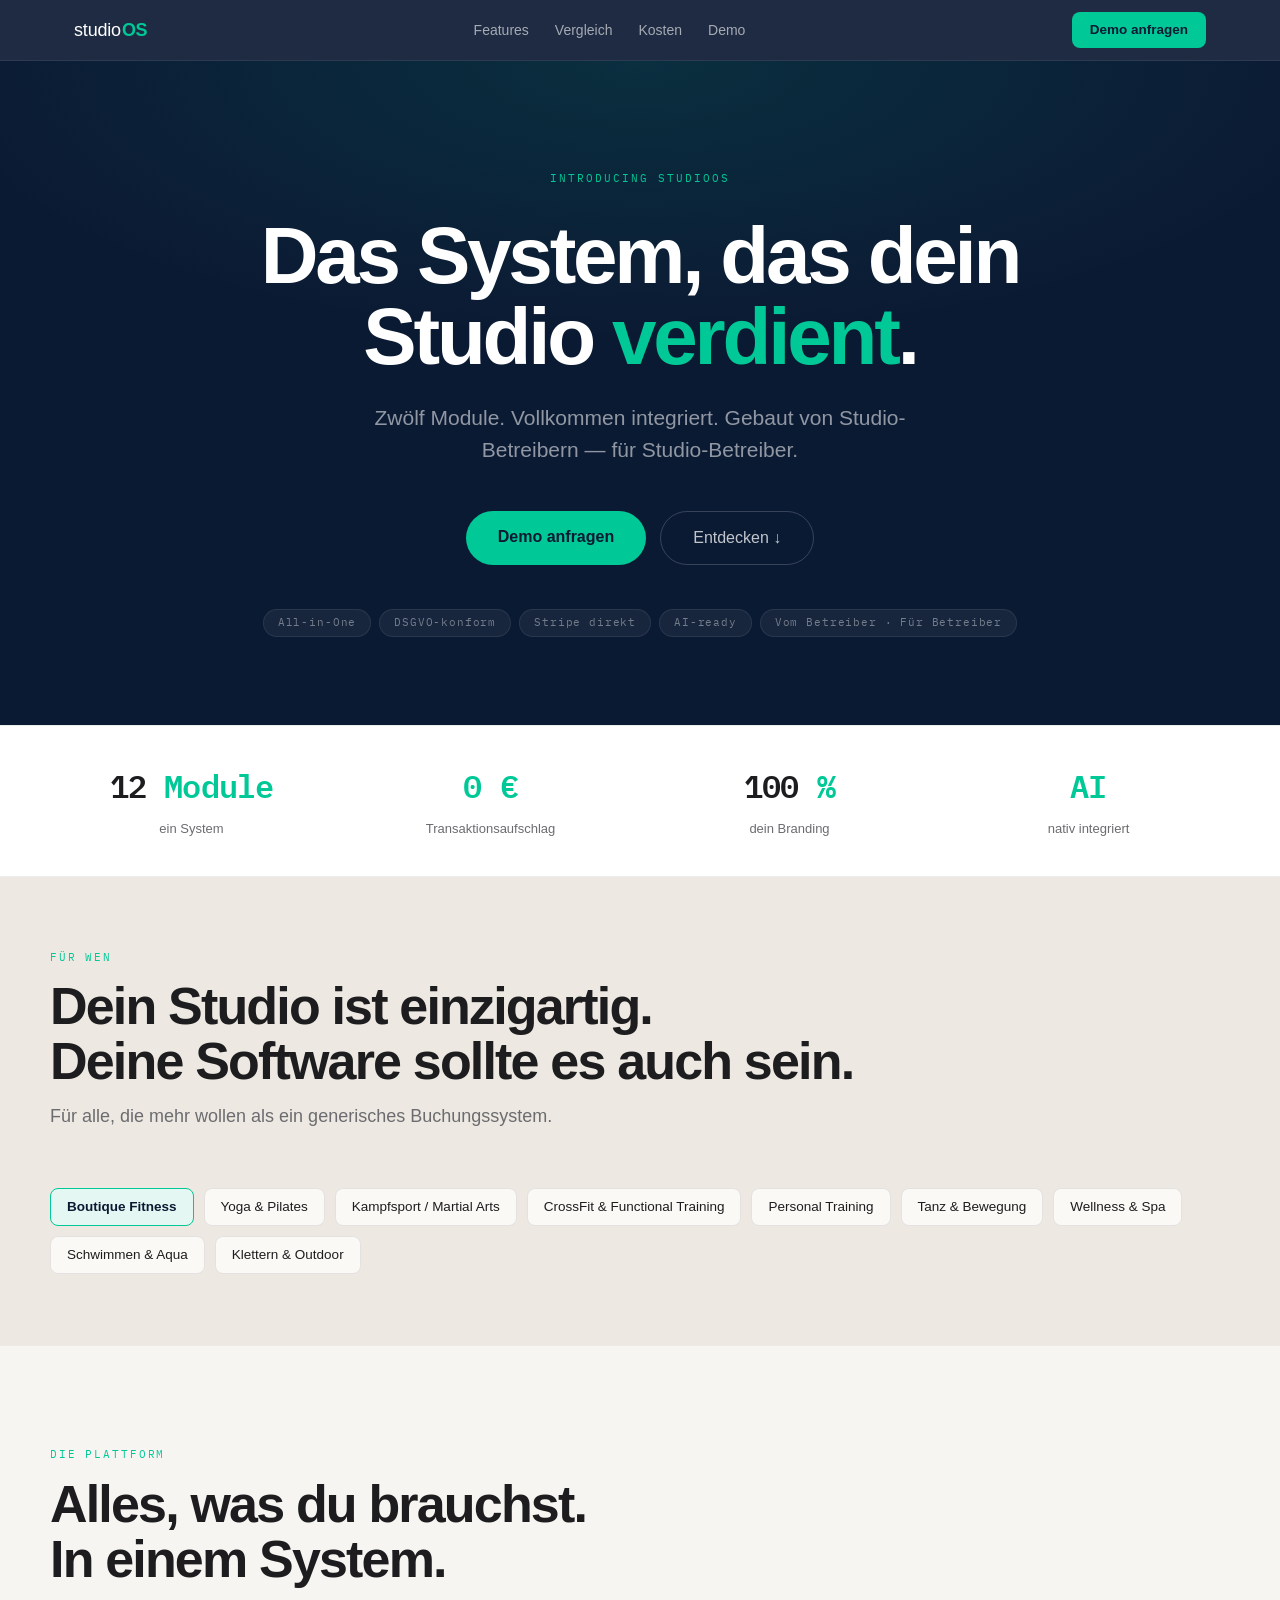
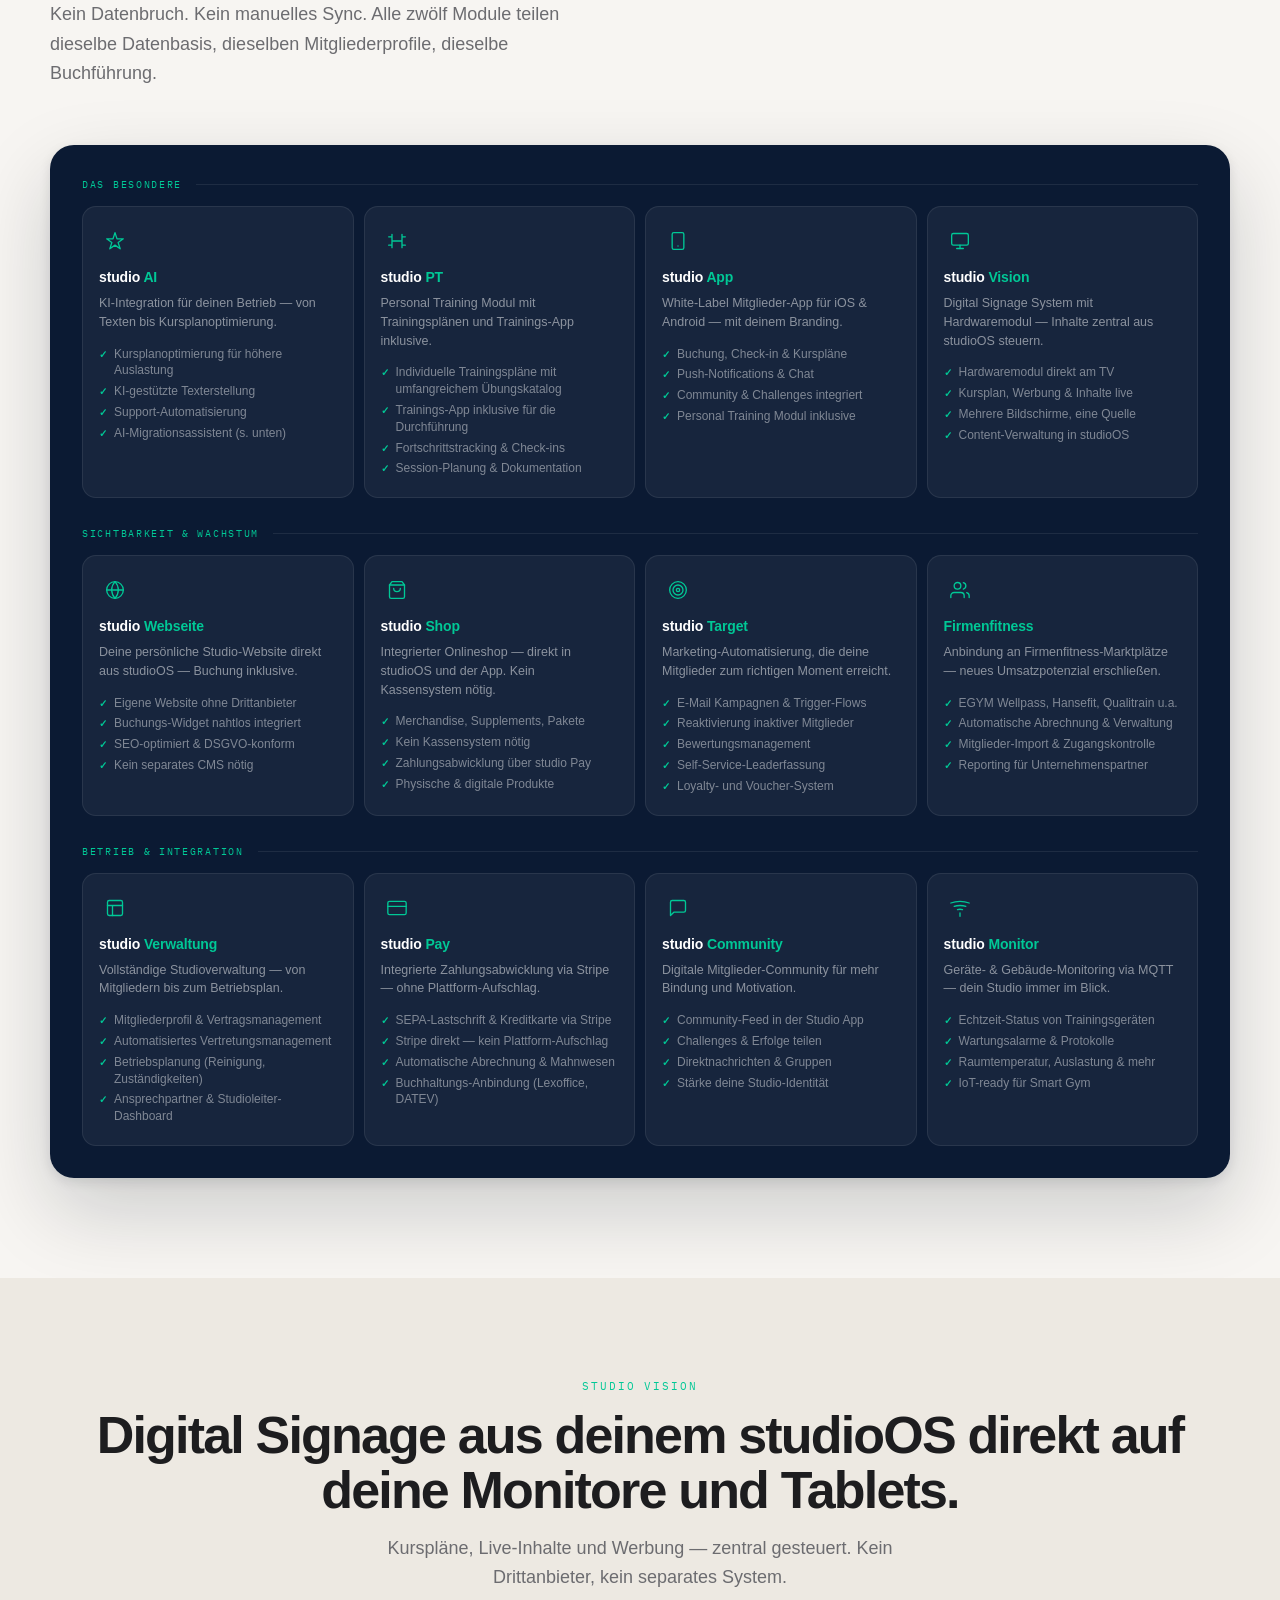
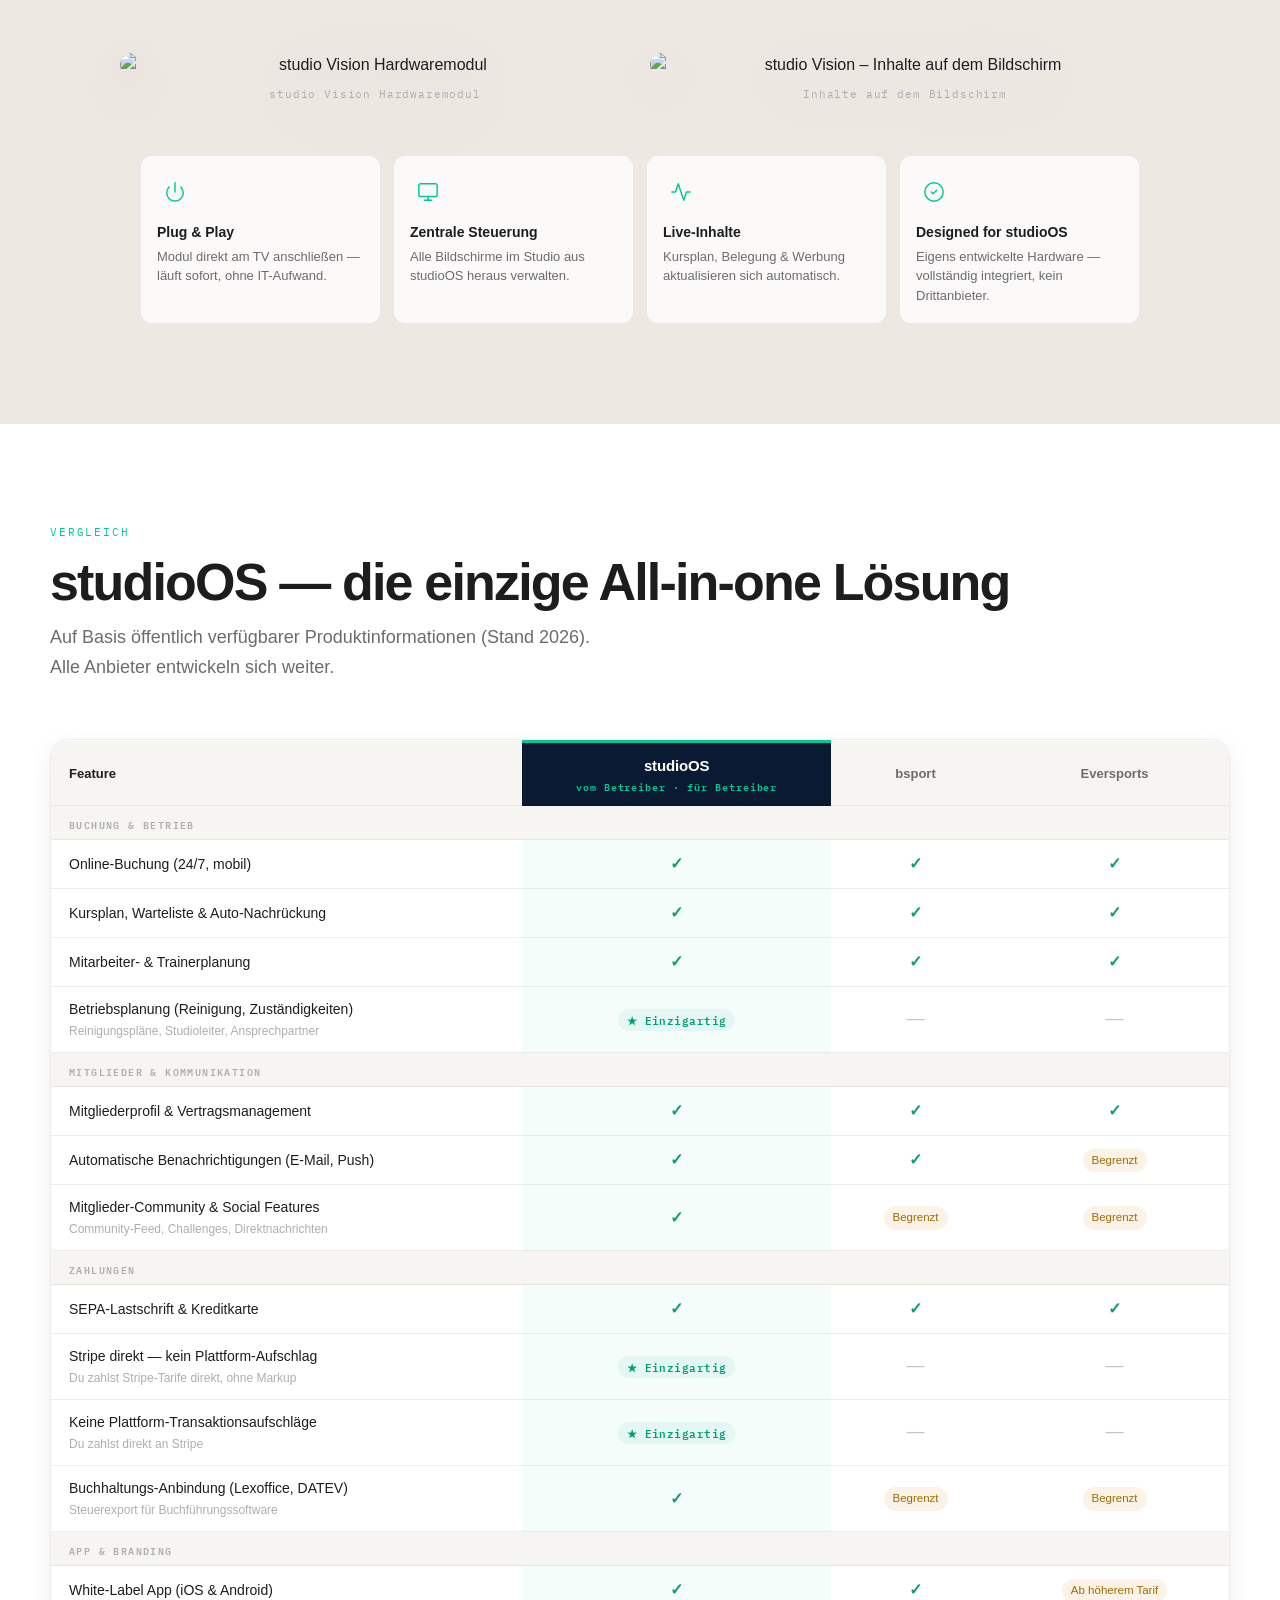
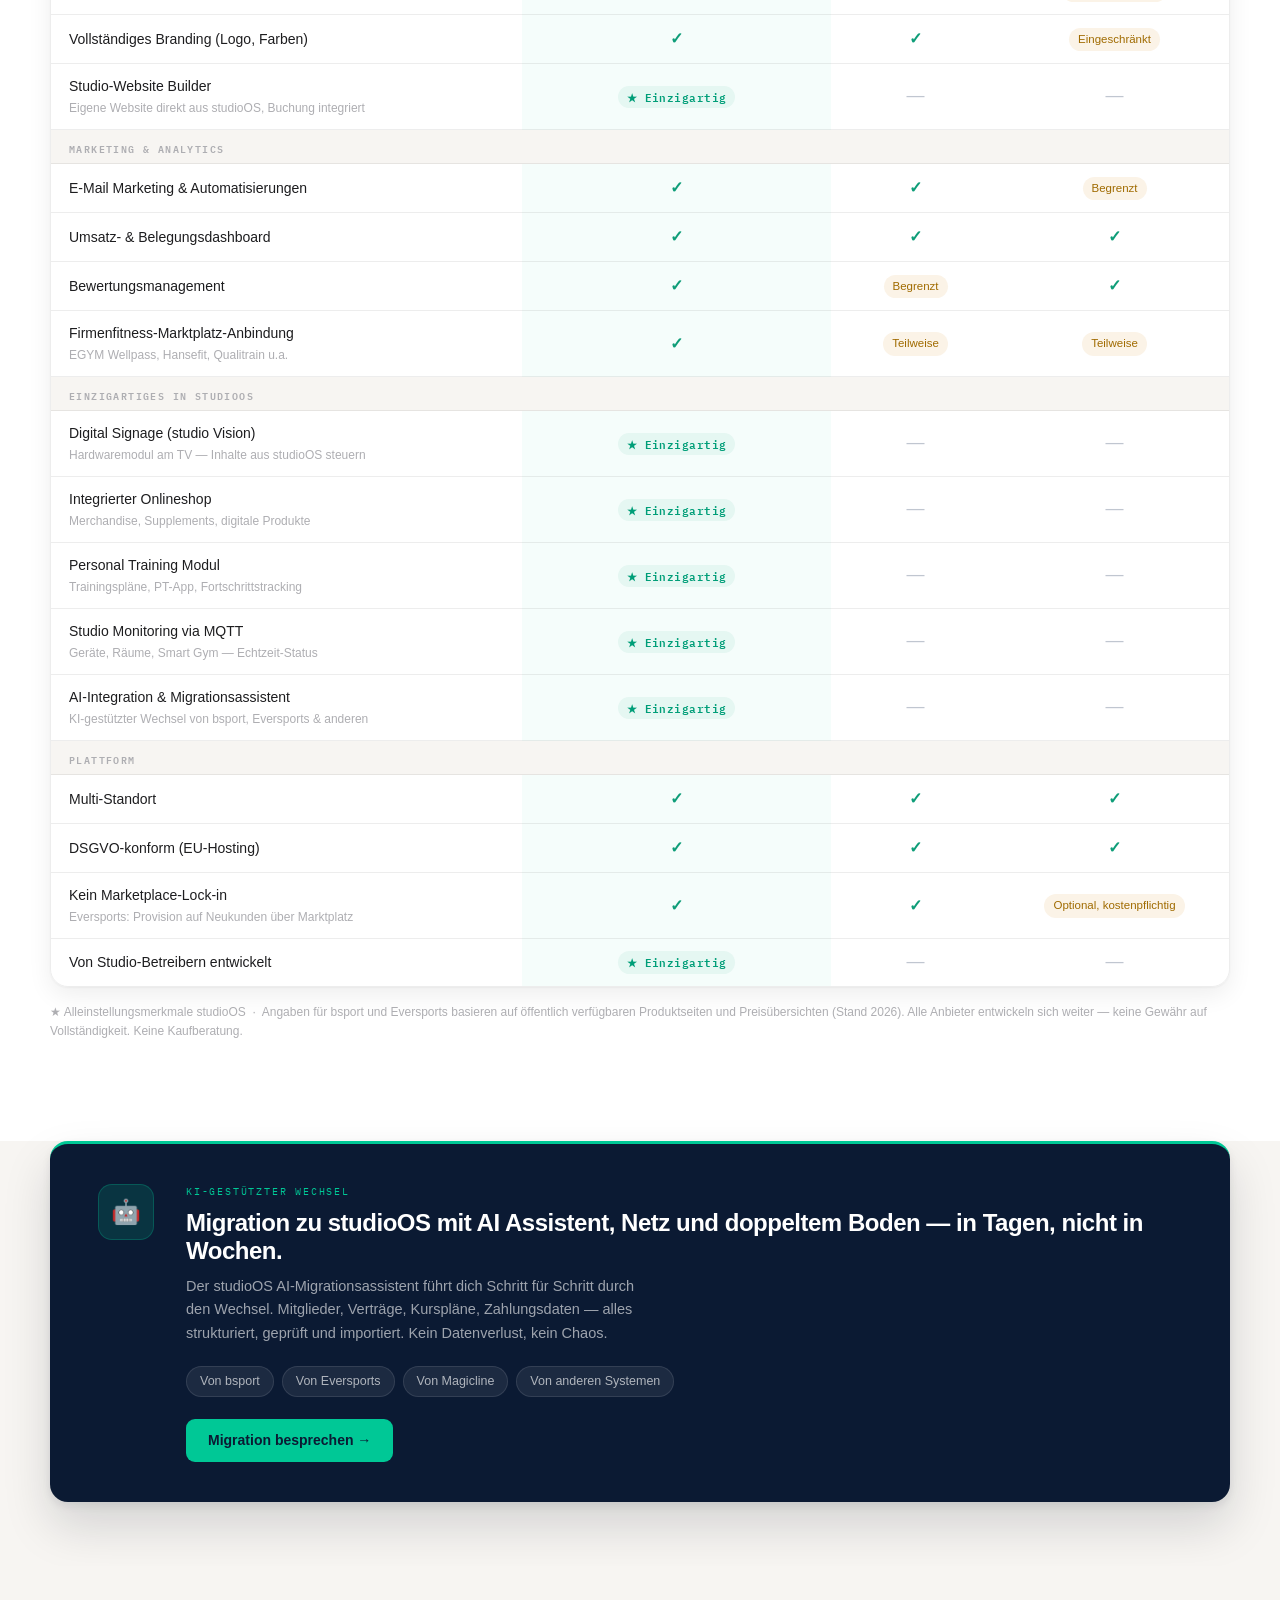
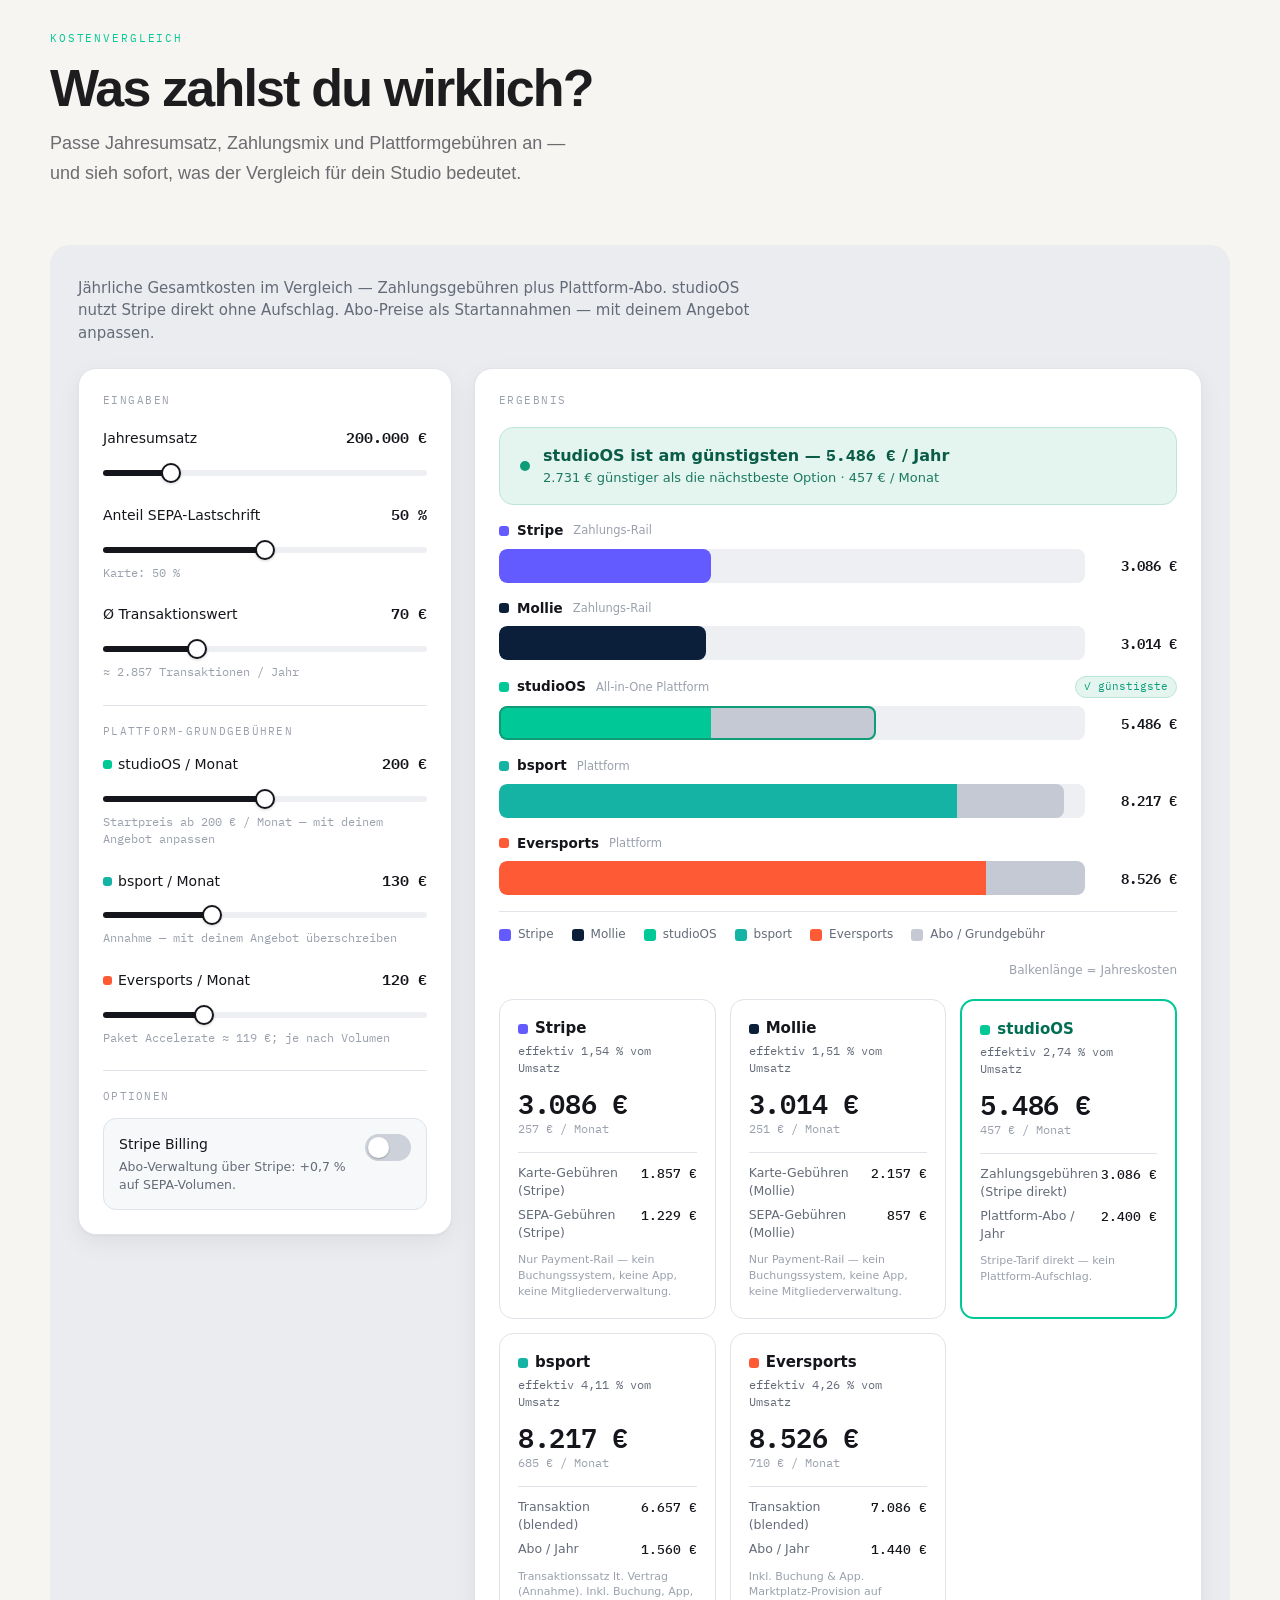
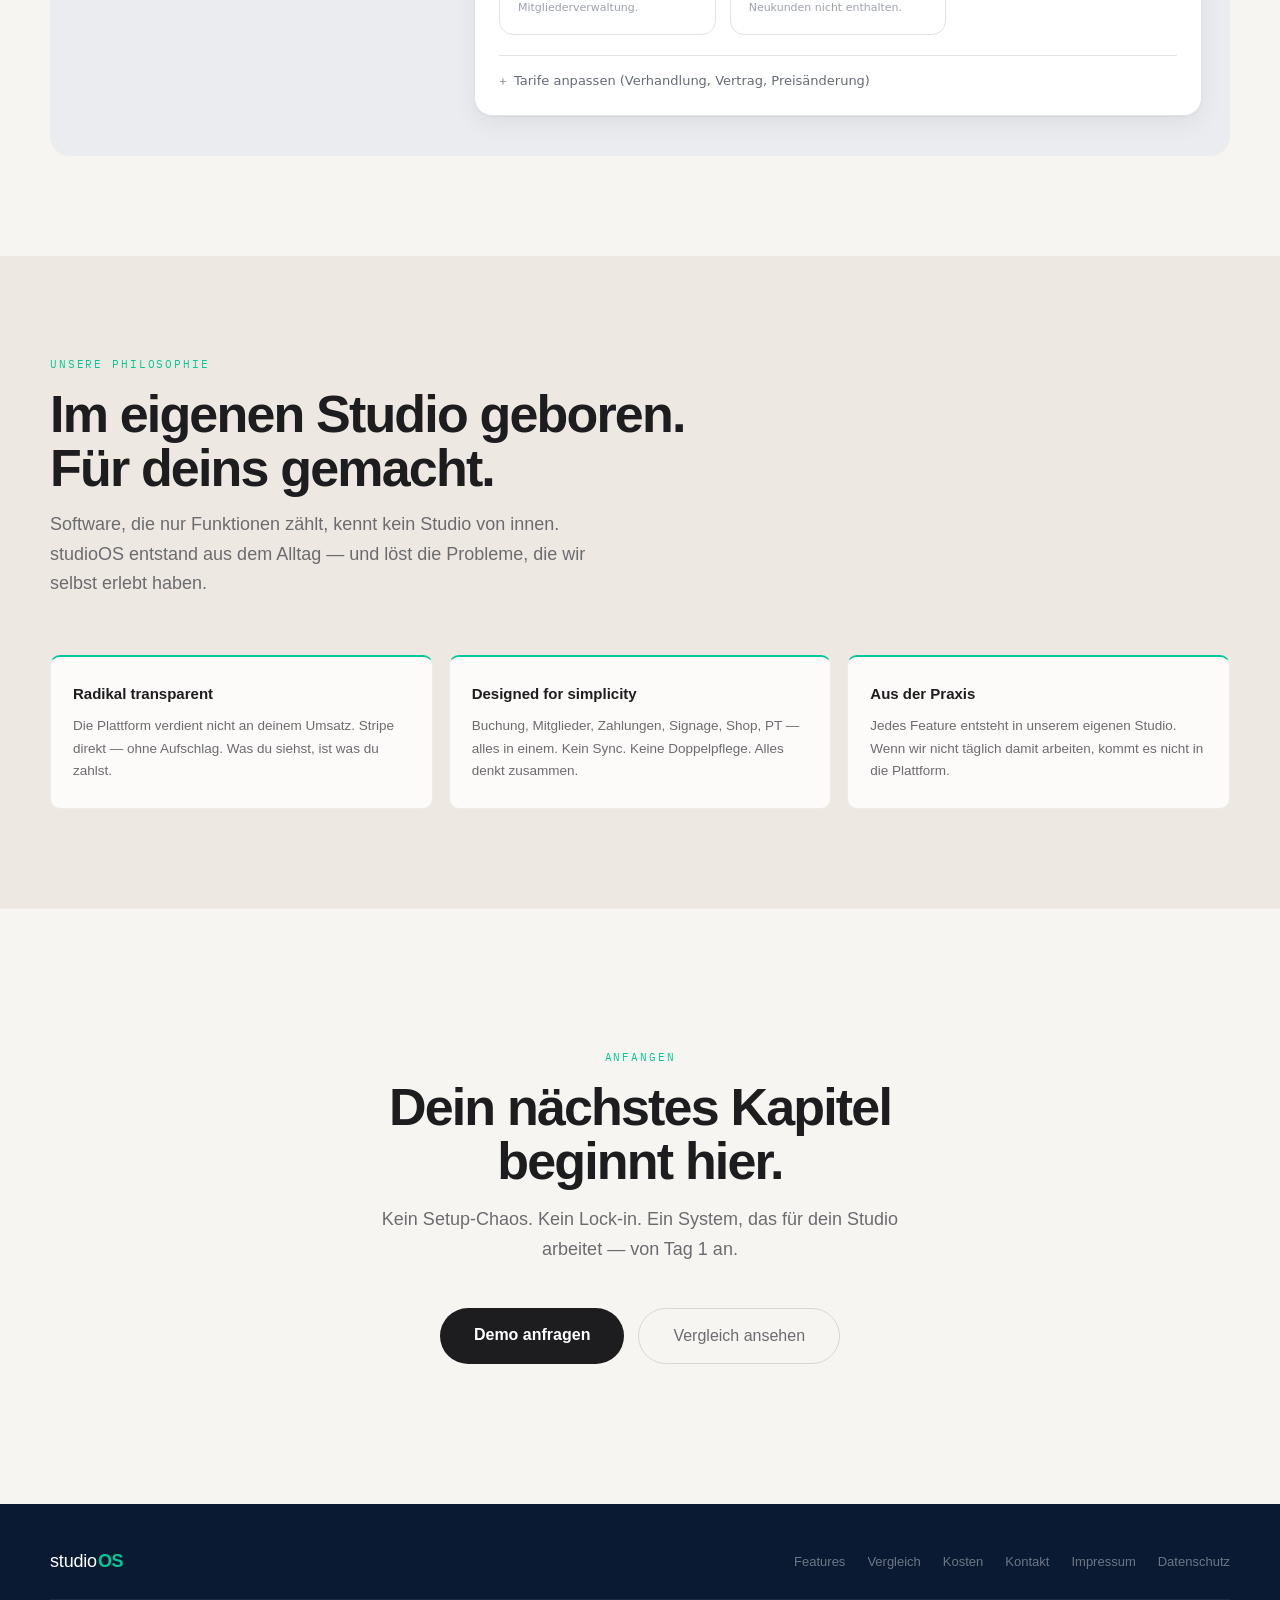
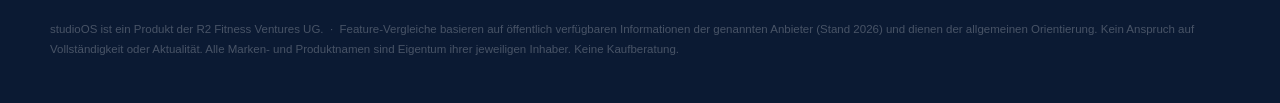
==== index-apple.html @ 497a40af "Add features to PT, Target (Marketing) and Verwaltung modules - studioPT: extended description to in" ====
<!DOCTYPE html>
<html lang="de">
<head>
  <meta charset="UTF-8">
  <meta name="viewport" content="width=device-width, initial-scale=1.0">
  <title>studioOS — All-in-One Studio Management Software</title>
  <meta name="description" content="Die All-in-One Boutique Fitness Management Plattform. Buchung, Mitglieder, Zahlungen, App, Digital Signage und mehr — in einem System. Gebaut von Studio-Betreibern.">
  <link rel="preconnect" href="https://fonts.googleapis.com">
  <link rel="preconnect" href="https://fonts.gstatic.com" crossorigin>
  <link href="https://fonts.googleapis.com/css2?family=IBM+Plex+Mono:wght@400;500;600&display=swap" rel="stylesheet">
  <style>
    :root {
      --os:#0B1A33; --accent:#00C896; --accent-dark:#009E78; --accent-soft:#E5F7F2;
      --bg:#F7F5F2; --beige:#EDE9E2; --card:#FFFFFF; --ink:#1D1D1F; --muted:#6C6C70; --faint:#AEAEB2;
      --hair:rgba(0,0,0,.07); --shadow:0 1px 2px rgba(0,0,0,.04),0 8px 24px rgba(0,0,0,.07);
      --radius:18px; --radius-sm:10px;
      --yes:#0E9D78; --part:#A06B00;
    }
    *, *::before, *::after { box-sizing: border-box; margin: 0; padding: 0; }
    html { scroll-behavior: smooth; }
    body {
      background: var(--bg); color: var(--ink);
      font-family: -apple-system, BlinkMacSystemFont, "SF Pro Display", "Helvetica Neue", Arial, sans-serif;
      line-height: 1.5; -webkit-font-smoothing: antialiased;
    }

    /* ── NAV ── */
    .site-nav {
      position: sticky; top: 0; z-index: 100;
      background: rgba(11,26,51,.92); backdrop-filter: blur(18px);
      border-bottom: 1px solid rgba(255,255,255,.07);
    }
    .nav-inner {
      max-width: 1180px; margin: 0 auto; padding: 0 24px;
      display: flex; align-items: center; justify-content: space-between; height: 60px;
    }
    .logo { display: flex; align-items: baseline; gap: 1px; text-decoration: none; }
    .logo-s { color: #fff; font-size: 18px; font-weight: 400; letter-spacing: -.01em; }
    .logo-os { color: var(--accent); font-size: 18px; font-weight: 700; letter-spacing: -.02em; }
    .nav-links { display: flex; gap: 26px; list-style: none; }
    .nav-links a { color: rgba(255,255,255,.6); text-decoration: none; font-size: 14px; font-weight: 500; transition: color .15s; }
    .nav-links a:hover { color: #fff; }
    .nav-cta {
      background: var(--accent); color: var(--os); font-size: 13.5px; font-weight: 600;
      padding: 8px 18px; border-radius: 8px; text-decoration: none; transition: background .15s;
      white-space: nowrap;
    }
    .nav-cta:hover { background: var(--accent-dark); color: #fff; }
    @media(max-width:768px) { .nav-links { display: none; } }

    /* ── HERO ── */
    .hero {
      background: var(--os); padding: 104px 24px 88px; text-align: center; position: relative; overflow: hidden;
    }
    .hero::before {
      content: ""; position: absolute; inset: 0;
      background: radial-gradient(ellipse 80% 60% at 50% 0%, rgba(0,200,150,.12) 0%, transparent 70%);
      pointer-events: none;
    }
    .hero-inner { max-width: 800px; margin: 0 auto; position: relative; }
    .eyebrow {
      display: inline-block; font-family: "IBM Plex Mono", monospace;
      font-size: 11px; letter-spacing: .18em; text-transform: uppercase;
      color: var(--accent); margin-bottom: 28px;
    }
    .hero h1 {
      font-size: clamp(42px, 7vw, 80px); font-weight: 700; letter-spacing: -.04em;
      color: #fff; margin-bottom: 24px; line-height: 1.02;
    }
    .hero h1 em { color: var(--accent); font-style: normal; }
    .hero-sub {
      font-size: clamp(17px, 2.2vw, 21px); color: rgba(255,255,255,.55);
      max-width: 560px; margin: 0 auto 44px; line-height: 1.55; font-weight: 300;
    }
    .hero-actions { display: flex; gap: 14px; justify-content: center; flex-wrap: wrap; }
    .btn-primary {
      background: var(--accent); color: var(--os); font-size: 16px; font-weight: 600;
      padding: 14px 32px; border-radius: 980px; text-decoration: none; transition: background .15s, transform .1s;
    }
    .btn-primary:hover { background: var(--accent-dark); color: #fff; transform: scale(1.02); }
    .btn-ghost {
      border: 1px solid rgba(255,255,255,.18); color: rgba(255,255,255,.75);
      font-size: 16px; font-weight: 400; padding: 14px 32px; border-radius: 980px;
      text-decoration: none; transition: border-color .15s, color .15s;
    }
    .btn-ghost:hover { border-color: rgba(255,255,255,.5); color: #fff; }
    .hero-badges { display: flex; gap: 8px; justify-content: center; flex-wrap: wrap; margin-top: 44px; }
    .badge {
      font-family: "IBM Plex Mono", monospace; font-size: 10.5px; letter-spacing: .08em;
      background: rgba(255,255,255,.05); color: rgba(255,255,255,.4);
      border: 1px solid rgba(255,255,255,.08); padding: 5px 14px; border-radius: 99px;
    }

    /* ── STATS BAR ── */
    .stats-bar { background: var(--card); border-top: 1px solid var(--hair); border-bottom: 1px solid var(--hair); padding: 36px 24px; }
    .stats-inner {
      max-width: 1180px; margin: 0 auto;
      display: grid; grid-template-columns: repeat(4, 1fr); gap: 16px; text-align: center;
    }
    @media(max-width:680px) { .stats-inner { grid-template-columns: 1fr 1fr; } }
    .stat-num {
      font-family: "IBM Plex Mono", monospace; font-size: 32px; font-weight: 600;
      color: var(--ink); letter-spacing: -.03em; display: block; margin-bottom: 6px;
    }
    .stat-num span { color: var(--accent); }
    .stat-label { font-size: 13px; color: var(--muted); font-weight: 400; }

    /* ── SECTION COMMONS ── */
    section { padding: 100px 24px; }
    .section-inner { max-width: 1180px; margin: 0 auto; }
    .sec-label {
      font-family: "IBM Plex Mono", monospace; font-size: 11px; letter-spacing: .17em;
      text-transform: uppercase; color: var(--accent); display: block; margin-bottom: 14px;
    }
    .sec-h2 {
      font-size: clamp(32px, 4.5vw, 52px); font-weight: 700; letter-spacing: -.035em;
      margin-bottom: 14px; line-height: 1.05;
    }
    .sec-sub { font-size: 18px; font-weight: 300; color: var(--muted); max-width: 54ch; margin-bottom: 56px; line-height: 1.65; }

    /* ── FOR SECTION ── */
    .for-section { background: var(--beige); padding: 72px 24px; }
    .for-section .sec-label { color: var(--accent); }
    .for-section .sec-h2 { color: var(--ink); }
    .for-section .sec-sub { color: var(--muted); }
    .studio-types { display: flex; flex-wrap: wrap; gap: 10px; }
    .st-chip {
      background: rgba(255,255,255,.7); border: 1px solid rgba(0,0,0,.09);
      color: var(--ink); font-size: 13.5px; font-weight: 500;
      padding: 8px 16px; border-radius: 8px;
    }
    .st-chip.hi { background: var(--accent-soft); border-color: var(--accent); color: var(--os); font-weight: 600; }

    /* ── FEATURES PLATFORM SHELL ── */
    .features-section { background: var(--bg); }
    .platform-shell {
      background: var(--os); border-radius: 24px; padding: 32px;
      box-shadow: 0 4px 12px rgba(13,21,33,.1), 0 32px 80px rgba(13,21,33,.18);
    }
    .platform-group { margin-bottom: 28px; }
    .platform-group:last-child { margin-bottom: 0; }
    .group-divider { display: flex; align-items: center; gap: 14px; margin-bottom: 14px; }
    .group-tag {
      font-family: "IBM Plex Mono", monospace; font-size: 10px; letter-spacing: .17em;
      text-transform: uppercase; color: var(--accent); white-space: nowrap; flex: 0 0 auto;
    }
    .group-line { flex: 1; height: 1px; background: rgba(255,255,255,.08); }
    .group-row { display: grid; grid-template-columns: repeat(4, 1fr); gap: 10px; }
    @media(max-width:1060px) { .group-row { grid-template-columns: repeat(2, 1fr); } }
    @media(max-width:520px)  { .group-row { grid-template-columns: 1fr; } }
    .pmod {
      background: rgba(255,255,255,.05); border: 1px solid rgba(255,255,255,.08);
      border-radius: 14px; padding: 18px 16px;
      transition: background .2s ease, border-color .2s ease;
    }
    .pmod:hover { background: rgba(255,255,255,.08); border-color: rgba(255,255,255,.15); }
    .pmod-icon {
      width: 32px; height: 32px; margin-bottom: 10px;
      display: flex; align-items: center; justify-content: center;
      color: var(--accent);
    }
    .pmod-icon svg { width: 20px; height: 20px; }
    .pmod-name { font-size: 14px; font-weight: 700; color: #fff; margin-bottom: 6px; letter-spacing: -.01em; }
    .pmod-name span { color: var(--accent); }
    .pmod-desc { font-size: 12.5px; color: rgba(255,255,255,.5); line-height: 1.5; margin-bottom: 12px; }
    .pmod-list { list-style: none; }
    .pmod-list li {
      font-size: 12px; color: rgba(255,255,255,.45);
      padding: 2px 0; display: flex; align-items: flex-start; gap: 7px; line-height: 1.4;
    }
    .pmod-list li::before { content: "✓"; color: var(--accent); font-weight: 700; flex: 0 0 auto; font-size: 10px; margin-top: 2px; }

    /* ── VISION SPOTLIGHT ── */
    .vision-section { background: var(--beige); padding: 100px 24px; }
    .vision-section .sec-label { color: var(--accent); }
    .vision-section .sec-h2 { color: var(--ink); margin: 0 auto 16px; }
    .vision-section .sec-sub { color: var(--muted); margin: 0 auto 60px; }
    .vision-imgs {
      display: grid; grid-template-columns: 1fr 1fr;
      gap: 20px; max-width: 1040px; margin: 0 auto; align-items: start;
    }
    @media(max-width:700px) { .vision-imgs { grid-template-columns: 1fr; } }
    .vision-img-item { display: flex; flex-direction: column; gap: 10px; }
    .vision-img-item img {
      width: 100%; display: block; border-radius: 12px;
    }
    .vision-img-item.product img {
      filter: drop-shadow(0 24px 48px rgba(0,0,0,.18)) drop-shadow(0 6px 16px rgba(0,0,0,.12));
    }
    .vision-img-item.example img {
      filter: drop-shadow(0 16px 40px rgba(0,0,0,.14));
    }
    .vision-img-caption {
      font-family: "IBM Plex Mono", monospace; font-size: 10.5px; letter-spacing: .08em;
      color: var(--faint); text-align: center;
    }
    .vision-pills {
      display: grid; grid-template-columns: repeat(4, 1fr);
      gap: 12px; margin-top: 52px; max-width: 1000px; margin-left: auto; margin-right: auto;
    }
    @media(max-width:900px) { .vision-pills { grid-template-columns: 1fr 1fr; } }
    @media(max-width:520px) { .vision-pills { grid-template-columns: 1fr; } }
    .vision-pill {
      background: rgba(255,255,255,.75); border: 1px solid rgba(0,0,0,.07);
      border-radius: 12px; padding: 18px 16px; text-align: left;
      backdrop-filter: blur(8px);
    }
    .vision-pill-icon {
      width: 36px; height: 36px; margin-bottom: 12px;
      display: flex; align-items: center; justify-content: center;
      color: var(--accent);
    }
    .vision-pill-icon svg { width: 22px; height: 22px; }
    .vision-pill strong { font-size: 14px; font-weight: 600; color: var(--ink); display: block; margin-bottom: 4px; }
    .vision-pill p { font-size: 13px; color: var(--muted); line-height: 1.5; margin: 0; }

    /* ── COMPARISON ── */
    .comparison-section { background: var(--card); }
    .table-wrap { overflow-x: auto; -webkit-overflow-scrolling: touch; border-radius: var(--radius); border: 1px solid var(--hair); box-shadow: var(--shadow); }
    table { width: 100%; border-collapse: collapse; font-size: 14px; min-width: 620px; }
    th, td { padding: 12px 18px; text-align: left; vertical-align: middle; border-bottom: 1px solid var(--hair); }
    tr:last-child td { border-bottom: none; }
    thead th { font-weight: 600; background: var(--bg); font-size: 13px; }
    .th-feat { width: 40%; }
    .th-studio { background: var(--os) !important; color: #fff !important; border-top: 3px solid var(--accent); text-align: center; min-width: 155px; }
    .th-studio .th-nm { font-size: 15px; font-weight: 700; display: block; letter-spacing: -.01em; }
    .th-studio .th-tg { font-family: "IBM Plex Mono", monospace; font-size: 9.5px; color: var(--accent); letter-spacing: .1em; display: block; margin-top: 2px; }
    .th-comp { color: var(--muted); text-align: center; min-width: 130px; }
    .td-studio { text-align: center; background: rgba(0,200,150,.04); }
    .td-comp { text-align: center; }
    .cat-row td {
      background: var(--bg); font-family: "IBM Plex Mono", monospace; font-size: 10px;
      letter-spacing: .14em; text-transform: uppercase; color: var(--faint);
      padding: 11px 18px 7px; font-weight: 600; border-bottom: 1px solid var(--hair);
    }
    .yes { color: var(--yes); font-weight: 700; font-size: 16px; }
    .no { color: #C0C6D0; font-size: 18px; line-height: 1; }
    .part { font-size: 11.5px; color: var(--part); font-weight: 500; background: #FBF3E7; padding: 3px 9px; border-radius: 99px; white-space: nowrap; display: inline-block; }
    .unique { font-size: 11px; font-family: "IBM Plex Mono", monospace; background: var(--accent-soft); color: var(--accent-dark); font-weight: 600; padding: 3px 9px; border-radius: 99px; white-space: nowrap; display: inline-block; letter-spacing: .04em; }
    .fn { font-size: 12px; color: var(--faint); display: block; margin-top: 2px; font-weight: 400; }
    .comp-disclaimer { font-size: 12px; color: var(--faint); margin-top: 16px; line-height: 1.6; }

    /* ── MIGRATION CALLOUT ── */
    .migration-section { background: var(--bg); padding: 0 24px 64px; }
    .migration-callout {
      max-width: 1180px; margin: 0 auto;
      background: var(--os); border-radius: var(--radius); padding: 40px 48px;
      display: flex; align-items: flex-start; gap: 32px;
      border-top: 3px solid var(--accent);
      box-shadow: 0 4px 8px rgba(13,21,33,.08), 0 24px 48px rgba(13,21,33,.15);
    }
    @media(max-width:720px) { .migration-callout { flex-direction: column; gap: 20px; padding: 28px 24px; } }
    .mig-icon-wrap {
      flex: 0 0 auto; width: 56px; height: 56px; border-radius: 14px;
      background: rgba(0,200,150,.15); border: 1px solid rgba(0,200,150,.25);
      display: flex; align-items: center; justify-content: center; font-size: 24px;
    }
    .mig-label {
      font-family: "IBM Plex Mono", monospace; font-size: 10px; letter-spacing: .18em;
      text-transform: uppercase; color: var(--accent); margin-bottom: 10px;
    }
    .mig-h3 { font-size: clamp(18px, 2.5vw, 24px); font-weight: 700; color: #fff; margin-bottom: 10px; letter-spacing: -.02em; line-height: 1.15; }
    .mig-text { font-size: 14.5px; color: rgba(255,255,255,.6); line-height: 1.65; margin-bottom: 20px; max-width: 56ch; }
    .mig-chips { display: flex; gap: 8px; flex-wrap: wrap; margin-bottom: 22px; }
    .mig-chip {
      font-size: 12.5px; font-weight: 500;
      background: rgba(255,255,255,.07); border: 1px solid rgba(255,255,255,.1);
      color: rgba(255,255,255,.65); padding: 5px 13px; border-radius: 99px;
    }
    .mig-cta {
      display: inline-flex; align-items: center; gap: 8px;
      background: var(--accent); color: var(--os); font-size: 14px; font-weight: 600;
      padding: 11px 22px; border-radius: 9px; text-decoration: none; transition: background .15s;
    }
    .mig-cta:hover { background: var(--accent-dark); color: #fff; }

    /* ── COST ── */
    .cost-section { background: var(--bg); padding-top: 0; }
    .cost-section .section-inner { padding-top: 64px; }

    /* ── KOSTENVERGLEICH WIDGET ── */
    .kv-widget {
      --canvas:#EAECEF; --card:#FFFFFF; --ink:#14161B; --muted:#646B78; --faint:#9AA1AD;
      --hair:#E0E3E8; --track:#EDEFF2; --fixseg:#C4C9D4;
      --stripe:#635BFF; --mollie:#0B1F3A; --studio:#00C896; --bsport:#15B3A3; --ever:#FF5A36;
      --win:#0E9D78; --win-bg:#E4F5EF; --warn-bg:#FBF4E9; --warn-bd:#EAD9B6; --warn-tx:#8A6320;
      --radius:18px; --shadow:0 1px 2px rgba(20,22,27,.04),0 8px 24px rgba(20,22,27,.06);
      background:var(--canvas); border-radius:20px; padding:32px 28px 40px;
      font-family:"IBM Plex Sans",system-ui,sans-serif; line-height:1.45; color:var(--ink);
    }
    .kv-widget .kv-sub{color:var(--muted);font-size:15px;max-width:72ch;margin-bottom:24px;line-height:1.5}
    .kv-widget .mono{font-family:"IBM Plex Mono",ui-monospace,monospace;font-variant-numeric:tabular-nums}
    .kv-widget .kv-grid{display:grid;grid-template-columns:374px 1fr;gap:22px;align-items:start}
    @media(max-width:900px){.kv-widget .kv-grid{grid-template-columns:1fr}}
    .kv-widget .panel{background:var(--card);border:1px solid var(--hair);border-radius:var(--radius);box-shadow:var(--shadow)}
    .kv-widget .panel-pad{padding:24px}
    .kv-widget .panel-title{font-family:"IBM Plex Mono",monospace;font-size:11px;letter-spacing:.13em;text-transform:uppercase;color:var(--faint);margin:0 0 18px}
    .kv-widget .field{margin-bottom:22px} .kv-widget .field:last-child{margin-bottom:0}
    .kv-widget .field-head{display:flex;justify-content:space-between;align-items:baseline;margin-bottom:10px;gap:10px}
    .kv-widget .field-name{font-size:14px;font-weight:500}
    .kv-widget .field-val{font-family:"IBM Plex Mono",monospace;font-weight:600;font-size:15px}
    .kv-widget .field-sub{font-family:"IBM Plex Mono",monospace;font-size:12px;color:var(--faint);margin-top:5px}
    .kv-widget .dot-pre{display:inline-block;width:9px;height:9px;border-radius:3px;margin-right:6px;vertical-align:middle}
    .kv-widget input[type=range]{-webkit-appearance:none;appearance:none;width:100%;height:6px;border-radius:99px;background:var(--track);outline:none;cursor:pointer;margin:6px 0}
    .kv-widget input[type=range]::-webkit-slider-thumb{-webkit-appearance:none;appearance:none;width:20px;height:20px;border-radius:50%;background:var(--card);border:2px solid var(--ink);box-shadow:0 1px 3px rgba(0,0,0,.18);transition:transform .08s ease}
    .kv-widget input[type=range]::-moz-range-thumb{width:20px;height:20px;border-radius:50%;background:var(--card);border:2px solid var(--ink);box-shadow:0 1px 3px rgba(0,0,0,.18)}
    .kv-widget input[type=range]:active::-webkit-slider-thumb{transform:scale(1.12)}
    .kv-widget input[type=range]:focus-visible{box-shadow:0 0 0 4px rgba(99,91,255,.22)}
    .kv-widget .div-lbl{font-family:"IBM Plex Mono",monospace;font-size:10.5px;letter-spacing:.12em;text-transform:uppercase;color:var(--faint);margin:24px 0 14px;padding-top:18px;border-top:1px solid var(--hair)}
    .kv-widget .toggle-row{display:flex;align-items:flex-start;justify-content:space-between;gap:14px;padding:15px;background:#F7F8FA;border:1px solid var(--hair);border-radius:13px}
    .kv-widget .t-name{font-size:14px;font-weight:500} .kv-widget .t-hint{font-size:12.5px;color:var(--muted);margin-top:3px;max-width:30ch}
    .kv-widget .switch{position:relative;flex:0 0 auto;width:46px;height:27px}
    .kv-widget .switch input{opacity:0;width:0;height:0;position:absolute}
    .kv-widget .slider-sw{position:absolute;inset:0;background:#CDD2DA;border-radius:99px;transition:.2s;cursor:pointer}
    .kv-widget .slider-sw::before{content:"";position:absolute;height:21px;width:21px;left:3px;top:3px;background:#fff;border-radius:50%;transition:.2s;box-shadow:0 1px 2px rgba(0,0,0,.25)}
    .kv-widget .switch input:checked + .slider-sw{background:var(--stripe)}
    .kv-widget .switch input:checked + .slider-sw::before{transform:translateX(19px)}
    .kv-widget .switch input:focus-visible + .slider-sw{box-shadow:0 0 0 4px rgba(99,91,255,.22)}
    .kv-widget .verdict{display:flex;align-items:center;gap:13px;padding:16px 20px;border-radius:14px;background:var(--win-bg);border:1px solid #BCE6D8;margin-bottom:16px}
    .kv-widget .verdict-dot{flex:0 0 auto;width:10px;height:10px;border-radius:50%;background:var(--win)}
    .kv-widget .verdict-main{font-size:16px;font-weight:600;color:#0a5c47} .kv-widget .verdict-main b{font-family:"IBM Plex Mono",monospace}
    .kv-widget .verdict-sub{font-size:13px;color:#1d7a62;margin-top:2px}
    .kv-widget .caveat{display:flex;gap:11px;padding:13px 16px;border-radius:12px;background:var(--warn-bg);border:1px solid var(--warn-bd);margin-bottom:24px;font-size:13px;color:var(--warn-tx);line-height:1.5}
    .kv-widget .caveat b{font-weight:600} .kv-widget .caveat .ic{flex:0 0 auto;font-family:"IBM Plex Mono",monospace;font-weight:600}
    .kv-widget .bar-block{margin-bottom:16px}
    .kv-widget .bar-label{display:flex;align-items:center;gap:8px;margin-bottom:8px}
    .kv-widget .brand-dot{width:10px;height:10px;border-radius:3px}
    .kv-widget .bar-name{font-size:13.5px;font-weight:600} .kv-widget .bar-cat{font-size:11.5px;color:var(--faint);margin-left:2px}
    .kv-widget .bar-tag{font-family:"IBM Plex Mono",monospace;font-size:11px;color:var(--win);background:var(--win-bg);padding:2px 8px;border-radius:99px;border:1px solid #BCE6D8;margin-left:auto}
    .kv-widget .track-row{display:flex;align-items:center;gap:12px}
    .kv-widget .kv-track{flex:1;height:34px;background:var(--track);border-radius:8px;overflow:hidden}
    .kv-widget .barfill{height:100%;display:flex;border-radius:8px;overflow:hidden;transition:width .35s cubic-bezier(.4,0,.2,1)}
    .kv-widget .seg{height:100%;transition:flex-basis .35s cubic-bezier(.4,0,.2,1)}
    .kv-widget .barfill.winner{outline:2px solid var(--win);outline-offset:-2px}
    .kv-widget .bar-total{font-family:"IBM Plex Mono",monospace;font-weight:600;font-size:14px;flex:0 0 auto;min-width:80px;text-align:right}
    .kv-widget .kv-legend{display:flex;gap:18px;flex-wrap:wrap;margin-top:14px;padding-top:14px;border-top:1px solid var(--hair)}
    .kv-widget .leg-item{display:flex;align-items:center;gap:7px;font-size:12px;color:var(--muted)}
    .kv-widget .leg-sw{width:12px;height:12px;border-radius:3px}
    .kv-widget .kv-cards{display:grid;grid-template-columns:repeat(3,1fr);gap:14px;margin-top:20px}
    @media(max-width:700px){.kv-widget .kv-cards{grid-template-columns:1fr 1fr}}
    @media(max-width:460px){.kv-widget .kv-cards{grid-template-columns:1fr}}
    .kv-widget .pcard{border:1px solid var(--hair);border-radius:14px;padding:18px}
    .kv-widget .pcard h3{margin:0 0 2px;font-size:15px;font-weight:600;display:flex;align-items:center;gap:7px}
    .kv-widget .pcard .eff{font-family:"IBM Plex Mono",monospace;font-size:12px;color:var(--muted);margin-bottom:13px}
    .kv-widget .pcard .big{font-family:"IBM Plex Mono",monospace;font-size:27px;font-weight:600;letter-spacing:-.01em;line-height:1;margin-bottom:3px}
    .kv-widget .pcard .permo{font-family:"IBM Plex Mono",monospace;font-size:12px;color:var(--faint);margin-bottom:15px}
    .kv-widget .kv-lines{border-top:1px solid var(--hair);padding-top:11px}
    .kv-widget .kv-line{display:flex;justify-content:space-between;font-size:12.5px;margin-bottom:6px}
    .kv-widget .kv-line:last-child{margin-bottom:0}
    .kv-widget .kv-line .k{color:var(--muted)} .kv-widget .kv-line .v{font-family:"IBM Plex Mono",monospace;font-weight:500}
    .kv-widget .pcard .pnote{font-size:11px;color:var(--faint);margin-top:10px;line-height:1.45}
    .kv-widget .pcard.studio-card{border-color:var(--studio);border-width:2px}
    .kv-widget .pcard.studio-card h3{color:#006e52}
    .kv-widget details.adv{margin-top:20px;border-top:1px solid var(--hair);padding-top:16px}
    .kv-widget details.adv summary{cursor:pointer;font-size:13px;font-weight:500;color:var(--muted);list-style:none;display:flex;align-items:center;gap:7px}
    .kv-widget details.adv summary::-webkit-details-marker{display:none}
    .kv-widget details.adv summary::before{content:"+";font-family:"IBM Plex Mono",monospace;color:var(--faint)}
    .kv-widget details.adv[open] summary::before{content:"–"}
    .kv-widget .rates-grid{display:grid;grid-template-columns:1fr 1fr;gap:18px 24px;margin-top:16px}
    @media(max-width:560px){.kv-widget .rates-grid{grid-template-columns:1fr}}
    .kv-widget .rate-col h4{font-family:"IBM Plex Mono",monospace;font-size:11px;letter-spacing:.1em;text-transform:uppercase;color:var(--faint);margin:0 0 10px;display:flex;align-items:center;gap:6px}
    .kv-widget .rate-line{display:flex;align-items:center;justify-content:space-between;gap:8px;margin-bottom:8px}
    .kv-widget .rate-line label{font-size:12.5px;color:var(--muted)}
    .kv-widget .rate-line input[type=number]{width:74px;font-family:"IBM Plex Mono",monospace;font-size:13px;padding:5px 7px;border:1px solid var(--hair);border-radius:7px;text-align:right;background:#FAFBFC}
    .kv-widget .rate-line input[type=number]:focus{outline:none;border-color:var(--stripe)}
    .kv-widget .kv-footer{margin-top:22px;font-size:12px;color:var(--faint);line-height:1.6}

    /* ── BUILT-BY ── */
    .builtby-section { background: var(--beige); }
    .builtby-section .sec-label { color: var(--accent); }
    .builtby-section .sec-h2 { color: var(--ink); }
    .builtby-section .sec-sub { color: var(--muted); }
    .why-grid { display: grid; grid-template-columns: repeat(3, 1fr); gap: 16px; }
    @media(max-width:860px) { .why-grid { grid-template-columns: 1fr; } }
    .why-card {
      background: rgba(255,255,255,.8); border: 1px solid rgba(0,0,0,.06);
      border-radius: var(--radius-sm); padding: 26px 22px; border-top: 2px solid var(--accent);
    }
    .why-head { font-size: 15px; font-weight: 600; color: var(--ink); margin-bottom: 10px; }
    .why-text { font-size: 13.5px; color: var(--muted); line-height: 1.65; }

    /* ── CTA ── */
    .cta-section { background: var(--bg); text-align: center; padding: 140px 24px; }
    .cta-inner { max-width: 620px; margin: 0 auto; }
    .cta-section .sec-label { text-align: center; }
    .cta-section .sec-h2 { margin-bottom: 16px; }
    .cta-section .sec-sub { text-align: center; margin: 0 auto 44px; }
    .cta-actions { display: flex; gap: 14px; justify-content: center; flex-wrap: wrap; }
    .btn-dark {
      background: var(--ink); color: #fff; font-size: 16px; font-weight: 600;
      padding: 15px 34px; border-radius: 980px; text-decoration: none;
      transition: opacity .15s, transform .1s;
    }
    .btn-dark:hover { opacity: .85; transform: scale(1.02); }
    .btn-outline {
      border: 1px solid rgba(0,0,0,.12); color: var(--muted);
      font-size: 16px; font-weight: 400; padding: 15px 34px; border-radius: 980px;
      text-decoration: none; transition: border-color .15s, color .15s;
    }
    .btn-outline:hover { border-color: rgba(0,0,0,.3); color: var(--ink); }

    /* ── FOOTER ── */
    footer { background: var(--os); color: rgba(255,255,255,.4); padding: 44px 24px; font-size: 13px; }
    .footer-inner { max-width: 1180px; margin: 0 auto; }
    .footer-top {
      display: flex; justify-content: space-between; align-items: center;
      padding-bottom: 24px; border-bottom: 1px solid rgba(255,255,255,.07);
      flex-wrap: wrap; gap: 16px; margin-bottom: 20px;
    }
    .footer-links { display: flex; gap: 22px; flex-wrap: wrap; }
    .footer-links a { color: rgba(255,255,255,.4); text-decoration: none; font-size: 13px; transition: color .15s; }
    .footer-links a:hover { color: rgba(255,255,255,.8); }
    .footer-note { font-size: 11.5px; color: rgba(255,255,255,.25); line-height: 1.7; }

    @media(prefers-reduced-motion:reduce) { *, *::before, *::after { transition: none !important; } }
  </style>
</head>
<body>

<!-- NAV -->
<header class="site-nav">
  <div class="nav-inner">
    <a class="logo" href="#">
      <span class="logo-s">studio</span><span class="logo-os">OS</span>
    </a>
    <ul class="nav-links">
      <li><a href="#features">Features</a></li>
      <li><a href="#vergleich">Vergleich</a></li>
      <li><a href="#kosten">Kosten</a></li>
      <li><a href="#kontakt">Demo</a></li>
    </ul>
    <a class="nav-cta" href="#kontakt">Demo anfragen</a>
  </div>
</header>

<!-- HERO -->
<section class="hero">
  <div class="hero-inner">
    <span class="eyebrow">Introducing studioOS</span>
    <h1>Das System, das dein<br>Studio <em>verdient</em>.</h1>
    <p class="hero-sub">Zwölf Module. Vollkommen integriert. Gebaut von Studio-Betreibern — für Studio-Betreiber.</p>
    <div class="hero-actions">
      <a class="btn-primary" href="#kontakt">Demo anfragen</a>
      <a class="btn-ghost" href="#features">Entdecken ↓</a>
    </div>
    <div class="hero-badges">
      <span class="badge">All-in-One</span>
      <span class="badge">DSGVO-konform</span>
      <span class="badge">Stripe direkt</span>
      <span class="badge">AI-ready</span>
      <span class="badge">Vom Betreiber · Für Betreiber</span>
    </div>
  </div>
</section>

<!-- STATS BAR -->
<div class="stats-bar">
  <div class="stats-inner">
    <div>
      <span class="stat-num">12<span> Module</span></span>
      <span class="stat-label">ein System</span>
    </div>
    <div>
      <span class="stat-num"><span>0 €</span></span>
      <span class="stat-label">Transaktionsaufschlag</span>
    </div>
    <div>
      <span class="stat-num">100<span> %</span></span>
      <span class="stat-label">dein Branding</span>
    </div>
    <div>
      <span class="stat-num"><span>AI</span></span>
      <span class="stat-label">nativ integriert</span>
    </div>
  </div>
</div>

<!-- FOR WHOM -->
<section class="for-section">
  <div class="section-inner">
    <span class="sec-label">Für wen</span>
    <h2 class="sec-h2">Dein Studio ist einzigartig.<br>Deine Software sollte es auch sein.</h2>
    <p class="sec-sub">Für alle, die mehr wollen als ein generisches Buchungssystem.</p>
    <div class="studio-types">
      <span class="st-chip hi">Boutique Fitness</span>
      <span class="st-chip">Yoga &amp; Pilates</span>
      <span class="st-chip">Kampfsport / Martial Arts</span>
      <span class="st-chip">CrossFit &amp; Functional Training</span>
      <span class="st-chip">Personal Training</span>
      <span class="st-chip">Tanz &amp; Bewegung</span>
      <span class="st-chip">Wellness &amp; Spa</span>
      <span class="st-chip">Schwimmen &amp; Aqua</span>
      <span class="st-chip">Klettern &amp; Outdoor</span>
    </div>
  </div>
</section>

<!-- FEATURES -->
<section class="features-section" id="features">
  <div class="section-inner">
    <span class="sec-label">Die Plattform</span>
    <h2 class="sec-h2">Alles, was du brauchst.<br>In einem System.</h2>
    <p class="sec-sub">Kein Datenbruch. Kein manuelles Sync. Alle zwölf Module teilen dieselbe Datenbasis, dieselben Mitgliederprofile, dieselbe Buchführung.</p>
    <div class="platform-shell">

      <div class="platform-group">
        <div class="group-divider">
          <span class="group-tag">Das Besondere</span>
          <span class="group-line"></span>
        </div>
        <div class="group-row">
          <div class="pmod">
            <div class="pmod-icon"><svg viewBox="0 0 24 24" fill="none" stroke="currentColor" stroke-width="1.6" stroke-linecap="round" stroke-linejoin="round"><path d="M12 2l2.4 7.4H22l-6.2 4.5 2.4 7.4L12 17l-6.2 4.3 2.4-7.4L2 9.4h7.6z"/></svg></div>
            <div class="pmod-name">studio <span>AI</span></div>
            <p class="pmod-desc">KI-Integration für deinen Betrieb — von Texten bis Kursplanoptimierung.</p>
            <ul class="pmod-list">
              <li>Kursplanoptimierung für höhere Auslastung</li>
              <li>KI-gestützte Texterstellung</li>
              <li>Support-Automatisierung</li>
              <li>AI-Migrationsassistent (s. unten)</li>
            </ul>
          </div>
          <div class="pmod">
            <div class="pmod-icon"><svg viewBox="0 0 24 24" fill="none" stroke="currentColor" stroke-width="1.6" stroke-linecap="round" stroke-linejoin="round"><path d="M6 4v16M18 4v16M6 12h12M2 7h4M18 7h4M2 17h4M18 17h4"/></svg></div>
            <div class="pmod-name">studio <span>PT</span></div>
            <p class="pmod-desc">Personal Training Modul mit Trainingsplänen und Trainings-App inklusive.</p>
            <ul class="pmod-list">
              <li>Individuelle Trainingspläne mit umfangreichem Übungskatalog</li>
              <li>Trainings-App inklusive für die Durchführung</li>
              <li>Fortschrittstracking &amp; Check-ins</li>
              <li>Session-Planung &amp; Dokumentation</li>
            </ul>
          </div>
          <div class="pmod">
            <div class="pmod-icon"><svg viewBox="0 0 24 24" fill="none" stroke="currentColor" stroke-width="1.6" stroke-linecap="round" stroke-linejoin="round"><rect x="5" y="2" width="14" height="20" rx="2"/><path d="M12 18h.01"/></svg></div>
            <div class="pmod-name">studio <span>App</span></div>
            <p class="pmod-desc">White-Label Mitglieder-App für iOS &amp; Android — mit deinem Branding.</p>
            <ul class="pmod-list">
              <li>Buchung, Check-in &amp; Kurspläne</li>
              <li>Push-Notifications &amp; Chat</li>
              <li>Community &amp; Challenges integriert</li>
              <li>Personal Training Modul inklusive</li>
            </ul>
          </div>
          <div class="pmod">
            <div class="pmod-icon"><svg viewBox="0 0 24 24" fill="none" stroke="currentColor" stroke-width="1.6" stroke-linecap="round" stroke-linejoin="round"><rect x="2" y="3" width="20" height="14" rx="2"/><path d="M8 21h8"/><path d="M12 17v4"/></svg></div>
            <div class="pmod-name">studio <span>Vision</span></div>
            <p class="pmod-desc">Digital Signage System mit Hardwaremodul — Inhalte zentral aus studioOS steuern.</p>
            <ul class="pmod-list">
              <li>Hardwaremodul direkt am TV</li>
              <li>Kursplan, Werbung &amp; Inhalte live</li>
              <li>Mehrere Bildschirme, eine Quelle</li>
              <li>Content-Verwaltung in studioOS</li>
            </ul>
          </div>
        </div>
      </div>

      <div class="platform-group">
        <div class="group-divider">
          <span class="group-tag">Sichtbarkeit &amp; Wachstum</span>
          <span class="group-line"></span>
        </div>
        <div class="group-row">
          <div class="pmod">
            <div class="pmod-icon"><svg viewBox="0 0 24 24" fill="none" stroke="currentColor" stroke-width="1.6" stroke-linecap="round" stroke-linejoin="round"><circle cx="12" cy="12" r="10"/><path d="M2 12h20M12 2a15.3 15.3 0 0 1 4 10 15.3 15.3 0 0 1-4 10 15.3 15.3 0 0 1-4-10 15.3 15.3 0 0 1 4-10z"/></svg></div>
            <div class="pmod-name">studio <span>Webseite</span></div>
            <p class="pmod-desc">Deine persönliche Studio-Website direkt aus studioOS — Buchung inklusive.</p>
            <ul class="pmod-list">
              <li>Eigene Website ohne Drittanbieter</li>
              <li>Buchungs-Widget nahtlos integriert</li>
              <li>SEO-optimiert &amp; DSGVO-konform</li>
              <li>Kein separates CMS nötig</li>
            </ul>
          </div>
          <div class="pmod">
            <div class="pmod-icon"><svg viewBox="0 0 24 24" fill="none" stroke="currentColor" stroke-width="1.6" stroke-linecap="round" stroke-linejoin="round"><path d="M6 2 3 6v14a2 2 0 0 0 2 2h14a2 2 0 0 0 2-2V6l-3-4z"/><line x1="3" y1="6" x2="21" y2="6"/><path d="M16 10a4 4 0 0 1-8 0"/></svg></div>
            <div class="pmod-name">studio <span>Shop</span></div>
            <p class="pmod-desc">Integrierter Onlineshop — direkt in studioOS und der App. Kein Kassensystem nötig.</p>
            <ul class="pmod-list">
              <li>Merchandise, Supplements, Pakete</li>
              <li>Kein Kassensystem nötig</li>
              <li>Zahlungsabwicklung über studio Pay</li>
              <li>Physische &amp; digitale Produkte</li>
            </ul>
          </div>
          <div class="pmod">
            <div class="pmod-icon"><svg viewBox="0 0 24 24" fill="none" stroke="currentColor" stroke-width="1.6" stroke-linecap="round" stroke-linejoin="round"><circle cx="12" cy="12" r="10"/><circle cx="12" cy="12" r="6"/><circle cx="12" cy="12" r="2"/></svg></div>
            <div class="pmod-name">studio <span>Target</span></div>
            <p class="pmod-desc">Marketing-Automatisierung, die deine Mitglieder zum richtigen Moment erreicht.</p>
            <ul class="pmod-list">
              <li>E-Mail Kampagnen &amp; Trigger-Flows</li>
              <li>Reaktivierung inaktiver Mitglieder</li>
              <li>Bewertungsmanagement</li>
              <li>Self-Service-Leaderfassung</li>
              <li>Loyalty- und Voucher-System</li>
            </ul>
          </div>
          <div class="pmod">
            <div class="pmod-icon"><svg viewBox="0 0 24 24" fill="none" stroke="currentColor" stroke-width="1.6" stroke-linecap="round" stroke-linejoin="round"><path d="M17 21v-2a4 4 0 0 0-4-4H5a4 4 0 0 0-4 4v2"/><circle cx="9" cy="7" r="4"/><path d="M23 21v-2a4 4 0 0 0-3-3.87"/><path d="M16 3.13a4 4 0 0 1 0 7.75"/></svg></div>
            <div class="pmod-name"><span>Firmenfitness</span></div>
            <p class="pmod-desc">Anbindung an Firmenfitness-Marktplätze — neues Umsatzpotenzial erschließen.</p>
            <ul class="pmod-list">
              <li>EGYM Wellpass, Hansefit, Qualitrain u.a.</li>
              <li>Automatische Abrechnung &amp; Verwaltung</li>
              <li>Mitglieder-Import &amp; Zugangskontrolle</li>
              <li>Reporting für Unternehmenspartner</li>
            </ul>
          </div>
        </div>
      </div>

      <div class="platform-group">
        <div class="group-divider">
          <span class="group-tag">Betrieb &amp; Integration</span>
          <span class="group-line"></span>
        </div>
        <div class="group-row">
          <div class="pmod">
            <div class="pmod-icon"><svg viewBox="0 0 24 24" fill="none" stroke="currentColor" stroke-width="1.6" stroke-linecap="round" stroke-linejoin="round"><rect x="3" y="3" width="18" height="18" rx="2"/><path d="M3 9h18M9 21V9"/></svg></div>
            <div class="pmod-name">studio <span>Verwaltung</span></div>
            <p class="pmod-desc">Vollständige Studioverwaltung — von Mitgliedern bis zum Betriebsplan.</p>
            <ul class="pmod-list">
              <li>Mitgliederprofil &amp; Vertragsmanagement</li>
              <li>Automatisiertes Vertretungsmanagement</li>
              <li>Betriebsplanung (Reinigung, Zuständigkeiten)</li>
              <li>Ansprechpartner &amp; Studioleiter-Dashboard</li>
            </ul>
          </div>
          <div class="pmod">
            <div class="pmod-icon"><svg viewBox="0 0 24 24" fill="none" stroke="currentColor" stroke-width="1.6" stroke-linecap="round" stroke-linejoin="round"><rect x="1" y="4" width="22" height="16" rx="2"/><line x1="1" y1="10" x2="23" y2="10"/></svg></div>
            <div class="pmod-name">studio <span>Pay</span></div>
            <p class="pmod-desc">Integrierte Zahlungsabwicklung via Stripe — ohne Plattform-Aufschlag.</p>
            <ul class="pmod-list">
              <li>SEPA-Lastschrift &amp; Kreditkarte via Stripe</li>
              <li>Stripe direkt — kein Plattform-Aufschlag</li>
              <li>Automatische Abrechnung &amp; Mahnwesen</li>
              <li>Buchhaltungs-Anbindung (Lexoffice, DATEV)</li>
            </ul>
          </div>
          <div class="pmod">
            <div class="pmod-icon"><svg viewBox="0 0 24 24" fill="none" stroke="currentColor" stroke-width="1.6" stroke-linecap="round" stroke-linejoin="round"><path d="M21 15a2 2 0 0 1-2 2H7l-4 4V5a2 2 0 0 1 2-2h14a2 2 0 0 1 2 2z"/></svg></div>
            <div class="pmod-name">studio <span>Community</span></div>
            <p class="pmod-desc">Digitale Mitglieder-Community für mehr Bindung und Motivation.</p>
            <ul class="pmod-list">
              <li>Community-Feed in der Studio App</li>
              <li>Challenges &amp; Erfolge teilen</li>
              <li>Direktnachrichten &amp; Gruppen</li>
              <li>Stärke deine Studio-Identität</li>
            </ul>
          </div>
          <div class="pmod">
            <div class="pmod-icon"><svg viewBox="0 0 24 24" fill="none" stroke="currentColor" stroke-width="1.6" stroke-linecap="round" stroke-linejoin="round"><path d="M1 6c0 0 5-2 11-2s11 2 11 2"/><path d="M5 10s3-1 7-1 7 1 7 1"/><path d="M9 14s1.5-.5 3-.5 3 .5 3 .5"/><line x1="12" y1="18" x2="12" y2="22"/></svg></div>
            <div class="pmod-name">studio <span>Monitor</span></div>
            <p class="pmod-desc">Geräte- &amp; Gebäude-Monitoring via MQTT — dein Studio immer im Blick.</p>
            <ul class="pmod-list">
              <li>Echtzeit-Status von Trainingsgeräten</li>
              <li>Wartungsalarme &amp; Protokolle</li>
              <li>Raumtemperatur, Auslastung &amp; mehr</li>
              <li>IoT-ready für Smart Gym</li>
            </ul>
          </div>
        </div>
      </div>

    </div>
  </div>
</section>

<!-- VISION SPOTLIGHT -->
<section class="vision-section">
  <div class="section-inner" style="text-align:center">
    <span class="sec-label">studio Vision</span>
    <h2 class="sec-h2">Digital Signage aus deinem studioOS direkt auf deine Monitore und Tablets.</h2>
    <p class="sec-sub">Kurspläne, Live-Inhalte und Werbung — zentral gesteuert. Kein Drittanbieter, kein separates System.</p>
    <div class="vision-imgs">
      <div class="vision-img-item product">
        <img src="./StudioOSVision_Product.png" alt="studio Vision Hardwaremodul" loading="lazy">
        <span class="vision-img-caption">studio Vision Hardwaremodul</span>
      </div>
      <div class="vision-img-item example">
        <img src="./studioexample.png" alt="studio Vision – Inhalte auf dem Bildschirm" loading="lazy">
        <span class="vision-img-caption">Inhalte auf dem Bildschirm</span>
      </div>
    </div>
    <div class="vision-pills">
      <div class="vision-pill">
        <div class="vision-pill-icon">
          <svg viewBox="0 0 24 24" fill="none" stroke="currentColor" stroke-width="1.6" stroke-linecap="round" stroke-linejoin="round">
            <path d="M12 2v10"/><path d="M18.4 6.6a9 9 0 1 1-12.77-.04"/>
          </svg>
        </div>
        <strong>Plug &amp; Play</strong>
        <p>Modul direkt am TV anschließen — läuft sofort, ohne IT-Aufwand.</p>
      </div>
      <div class="vision-pill">
        <div class="vision-pill-icon">
          <svg viewBox="0 0 24 24" fill="none" stroke="currentColor" stroke-width="1.6" stroke-linecap="round" stroke-linejoin="round">
            <rect x="2" y="3" width="20" height="14" rx="2"/><path d="M8 21h8"/><path d="M12 17v4"/>
          </svg>
        </div>
        <strong>Zentrale Steuerung</strong>
        <p>Alle Bildschirme im Studio aus studioOS heraus verwalten.</p>
      </div>
      <div class="vision-pill">
        <div class="vision-pill-icon">
          <svg viewBox="0 0 24 24" fill="none" stroke="currentColor" stroke-width="1.6" stroke-linecap="round" stroke-linejoin="round">
            <polyline points="22 12 18 12 15 21 9 3 6 12 2 12"/>
          </svg>
        </div>
        <strong>Live-Inhalte</strong>
        <p>Kursplan, Belegung &amp; Werbung aktualisieren sich automatisch.</p>
      </div>
      <div class="vision-pill">
        <div class="vision-pill-icon">
          <svg viewBox="0 0 24 24" fill="none" stroke="currentColor" stroke-width="1.6" stroke-linecap="round" stroke-linejoin="round">
            <circle cx="12" cy="12" r="10"/><path d="m9 12 2 2 4-4"/>
          </svg>
        </div>
        <strong>Designed for studioOS</strong>
        <p>Eigens entwickelte Hardware — vollständig integriert, kein Drittanbieter.</p>
      </div>
    </div>
  </div>
</section>

<!-- COMPARISON -->
<section class="comparison-section" id="vergleich">
  <div class="section-inner">
    <span class="sec-label">Vergleich</span>
    <h2 class="sec-h2">studioOS — die einzige All-in-one Lösung</h2>
    <p class="sec-sub">Auf Basis öffentlich verfügbarer Produktinformationen (Stand 2026). Alle Anbieter entwickeln sich weiter.</p>

    <div class="table-wrap">
      <table>
        <thead>
          <tr>
            <th class="th-feat">Feature</th>
            <th class="th-studio">
              <span class="th-nm">studioOS</span>
              <span class="th-tg">vom Betreiber · für Betreiber</span>
            </th>
            <th class="th-comp">bsport</th>
            <th class="th-comp">Eversports</th>
          </tr>
        </thead>
        <tbody>

          <tr class="cat-row"><td colspan="4">Buchung &amp; Betrieb</td></tr>
          <tr>
            <td>Online-Buchung (24/7, mobil)</td>
            <td class="td-studio"><span class="yes">✓</span></td>
            <td class="td-comp"><span class="yes">✓</span></td>
            <td class="td-comp"><span class="yes">✓</span></td>
          </tr>
          <tr>
            <td>Kursplan, Warteliste &amp; Auto-Nachrückung</td>
            <td class="td-studio"><span class="yes">✓</span></td>
            <td class="td-comp"><span class="yes">✓</span></td>
            <td class="td-comp"><span class="yes">✓</span></td>
          </tr>
          <tr>
            <td>Mitarbeiter- &amp; Trainerplanung</td>
            <td class="td-studio"><span class="yes">✓</span></td>
            <td class="td-comp"><span class="yes">✓</span></td>
            <td class="td-comp"><span class="yes">✓</span></td>
          </tr>
          <tr>
            <td>
              Betriebsplanung (Reinigung, Zuständigkeiten)
              <span class="fn">Reinigungspläne, Studioleiter, Ansprechpartner</span>
            </td>
            <td class="td-studio"><span class="unique">★ Einzigartig</span></td>
            <td class="td-comp"><span class="no">—</span></td>
            <td class="td-comp"><span class="no">—</span></td>
          </tr>

          <tr class="cat-row"><td colspan="4">Mitglieder &amp; Kommunikation</td></tr>
          <tr>
            <td>Mitgliederprofil &amp; Vertragsmanagement</td>
            <td class="td-studio"><span class="yes">✓</span></td>
            <td class="td-comp"><span class="yes">✓</span></td>
            <td class="td-comp"><span class="yes">✓</span></td>
          </tr>
          <tr>
            <td>Automatische Benachrichtigungen (E-Mail, Push)</td>
            <td class="td-studio"><span class="yes">✓</span></td>
            <td class="td-comp"><span class="yes">✓</span></td>
            <td class="td-comp"><span class="part">Begrenzt</span></td>
          </tr>
          <tr>
            <td>
              Mitglieder-Community &amp; Social Features
              <span class="fn">Community-Feed, Challenges, Direktnachrichten</span>
            </td>
            <td class="td-studio"><span class="yes">✓</span></td>
            <td class="td-comp"><span class="part">Begrenzt</span></td>
            <td class="td-comp"><span class="part">Begrenzt</span></td>
          </tr>

          <tr class="cat-row"><td colspan="4">Zahlungen</td></tr>
          <tr>
            <td>SEPA-Lastschrift &amp; Kreditkarte</td>
            <td class="td-studio"><span class="yes">✓</span></td>
            <td class="td-comp"><span class="yes">✓</span></td>
            <td class="td-comp"><span class="yes">✓</span></td>
          </tr>
          <tr>
            <td>
              Stripe direkt — kein Plattform-Aufschlag
              <span class="fn">Du zahlst Stripe-Tarife direkt, ohne Markup</span>
            </td>
            <td class="td-studio"><span class="unique">★ Einzigartig</span></td>
            <td class="td-comp"><span class="no">—</span></td>
            <td class="td-comp"><span class="no">—</span></td>
          </tr>
          <tr>
            <td>
              Keine Plattform-Transaktionsaufschläge
              <span class="fn">Du zahlst direkt an Stripe</span>
            </td>
            <td class="td-studio"><span class="unique">★ Einzigartig</span></td>
            <td class="td-comp"><span class="no">—</span></td>
            <td class="td-comp"><span class="no">—</span></td>
          </tr>
          <tr>
            <td>
              Buchhaltungs-Anbindung (Lexoffice, DATEV)
              <span class="fn">Steuerexport für Buchführungssoftware</span>
            </td>
            <td class="td-studio"><span class="yes">✓</span></td>
            <td class="td-comp"><span class="part">Begrenzt</span></td>
            <td class="td-comp"><span class="part">Begrenzt</span></td>
          </tr>

          <tr class="cat-row"><td colspan="4">App &amp; Branding</td></tr>
          <tr>
            <td>White-Label App (iOS &amp; Android)</td>
            <td class="td-studio"><span class="yes">✓</span></td>
            <td class="td-comp"><span class="yes">✓</span></td>
            <td class="td-comp"><span class="part">Ab höherem Tarif</span></td>
          </tr>
          <tr>
            <td>Vollständiges Branding (Logo, Farben)</td>
            <td class="td-studio"><span class="yes">✓</span></td>
            <td class="td-comp"><span class="yes">✓</span></td>
            <td class="td-comp"><span class="part">Eingeschränkt</span></td>
          </tr>
          <tr>
            <td>
              Studio-Website Builder
              <span class="fn">Eigene Website direkt aus studioOS, Buchung integriert</span>
            </td>
            <td class="td-studio"><span class="unique">★ Einzigartig</span></td>
            <td class="td-comp"><span class="no">—</span></td>
            <td class="td-comp"><span class="no">—</span></td>
          </tr>

          <tr class="cat-row"><td colspan="4">Marketing &amp; Analytics</td></tr>
          <tr>
            <td>E-Mail Marketing &amp; Automatisierungen</td>
            <td class="td-studio"><span class="yes">✓</span></td>
            <td class="td-comp"><span class="yes">✓</span></td>
            <td class="td-comp"><span class="part">Begrenzt</span></td>
          </tr>
          <tr>
            <td>Umsatz- &amp; Belegungsdashboard</td>
            <td class="td-studio"><span class="yes">✓</span></td>
            <td class="td-comp"><span class="yes">✓</span></td>
            <td class="td-comp"><span class="yes">✓</span></td>
          </tr>
          <tr>
            <td>Bewertungsmanagement</td>
            <td class="td-studio"><span class="yes">✓</span></td>
            <td class="td-comp"><span class="part">Begrenzt</span></td>
            <td class="td-comp"><span class="yes">✓</span></td>
          </tr>
          <tr>
            <td>
              Firmenfitness-Marktplatz-Anbindung
              <span class="fn">EGYM Wellpass, Hansefit, Qualitrain u.a.</span>
            </td>
            <td class="td-studio"><span class="yes">✓</span></td>
            <td class="td-comp"><span class="part">Teilweise</span></td>
            <td class="td-comp"><span class="part">Teilweise</span></td>
          </tr>

          <tr class="cat-row"><td colspan="4">Einzigartiges in studioOS</td></tr>
          <tr>
            <td>
              Digital Signage (studio Vision)
              <span class="fn">Hardwaremodul am TV — Inhalte aus studioOS steuern</span>
            </td>
            <td class="td-studio"><span class="unique">★ Einzigartig</span></td>
            <td class="td-comp"><span class="no">—</span></td>
            <td class="td-comp"><span class="no">—</span></td>
          </tr>
          <tr>
            <td>
              Integrierter Onlineshop
              <span class="fn">Merchandise, Supplements, digitale Produkte</span>
            </td>
            <td class="td-studio"><span class="unique">★ Einzigartig</span></td>
            <td class="td-comp"><span class="no">—</span></td>
            <td class="td-comp"><span class="no">—</span></td>
          </tr>
          <tr>
            <td>
              Personal Training Modul
              <span class="fn">Trainingspläne, PT-App, Fortschrittstracking</span>
            </td>
            <td class="td-studio"><span class="unique">★ Einzigartig</span></td>
            <td class="td-comp"><span class="no">—</span></td>
            <td class="td-comp"><span class="no">—</span></td>
          </tr>
          <tr>
            <td>
              Studio Monitoring via MQTT
              <span class="fn">Geräte, Räume, Smart Gym — Echtzeit-Status</span>
            </td>
            <td class="td-studio"><span class="unique">★ Einzigartig</span></td>
            <td class="td-comp"><span class="no">—</span></td>
            <td class="td-comp"><span class="no">—</span></td>
          </tr>
          <tr>
            <td>
              AI-Integration &amp; Migrationsassistent
              <span class="fn">KI-gestützter Wechsel von bsport, Eversports &amp; anderen</span>
            </td>
            <td class="td-studio"><span class="unique">★ Einzigartig</span></td>
            <td class="td-comp"><span class="no">—</span></td>
            <td class="td-comp"><span class="no">—</span></td>
          </tr>

          <tr class="cat-row"><td colspan="4">Plattform</td></tr>
          <tr>
            <td>Multi-Standort</td>
            <td class="td-studio"><span class="yes">✓</span></td>
            <td class="td-comp"><span class="yes">✓</span></td>
            <td class="td-comp"><span class="yes">✓</span></td>
          </tr>
          <tr>
            <td>DSGVO-konform (EU-Hosting)</td>
            <td class="td-studio"><span class="yes">✓</span></td>
            <td class="td-comp"><span class="yes">✓</span></td>
            <td class="td-comp"><span class="yes">✓</span></td>
          </tr>
          <tr>
            <td>
              Kein Marketplace-Lock-in
              <span class="fn">Eversports: Provision auf Neukunden über Marktplatz</span>
            </td>
            <td class="td-studio"><span class="yes">✓</span></td>
            <td class="td-comp"><span class="yes">✓</span></td>
            <td class="td-comp"><span class="part">Optional, kostenpflichtig</span></td>
          </tr>
          <tr>
            <td>
              Von Studio-Betreibern entwickelt
            </td>
            <td class="td-studio"><span class="unique">★ Einzigartig</span></td>
            <td class="td-comp"><span class="no">—</span></td>
            <td class="td-comp"><span class="no">—</span></td>
          </tr>

        </tbody>
      </table>
    </div>
    <p class="comp-disclaimer">★ Alleinstellungsmerkmale studioOS &nbsp;·&nbsp; Angaben für bsport und Eversports basieren auf öffentlich verfügbaren Produktseiten und Preisübersichten (Stand 2026). Alle Anbieter entwickeln sich weiter — keine Gewähr auf Vollständigkeit. Keine Kaufberatung.</p>
  </div>
</section>

<!-- MIGRATION CALLOUT -->
<div class="migration-section">
  <div class="migration-callout">
    <div class="mig-icon-wrap">🤖</div>
    <div>
      <div class="mig-label">KI-gestützter Wechsel</div>
      <h3 class="mig-h3">Migration zu studioOS mit AI Assistent, Netz und doppeltem Boden — in Tagen, nicht in Wochen.</h3>
      <p class="mig-text">Der studioOS AI-Migrationsassistent führt dich Schritt für Schritt durch den Wechsel. Mitglieder, Verträge, Kurspläne, Zahlungsdaten — alles strukturiert, geprüft und importiert. Kein Datenverlust, kein Chaos.</p>
      <div class="mig-chips">
        <span class="mig-chip">Von bsport</span>
        <span class="mig-chip">Von Eversports</span>
        <span class="mig-chip">Von Magicline</span>
        <span class="mig-chip">Von anderen Systemen</span>
      </div>
      <a class="mig-cta" href="#kontakt">Migration besprechen →</a>
    </div>
  </div>
</div>

<!-- COST CALCULATOR -->
<section class="cost-section" id="kosten">
  <div class="section-inner" style="padding-top:64px">
    <span class="sec-label">Kostenvergleich</span>
    <h2 class="sec-h2">Was zahlst du wirklich?</h2>
    <p class="sec-sub">Passe Jahresumsatz, Zahlungsmix und Plattformgebühren an — und sieh sofort, was der Vergleich für dein Studio bedeutet.</p>
    <div class="kv-widget">
      <p class="kv-sub">Jährliche Gesamtkosten im Vergleich — Zahlungsgebühren plus Plattform-Abo. studioOS nutzt Stripe direkt ohne Aufschlag. Abo-Preise als Startannahmen — mit deinem Angebot anpassen.</p>
      <div class="kv-grid">

        <section class="panel panel-pad" aria-label="Eingaben">
          <p class="panel-title">Eingaben</p>
          <div class="field">
            <div class="field-head"><span class="field-name">Jahresumsatz</span><span class="field-val" id="revVal">200.000&nbsp;€</span></div>
            <input type="range" id="rev" min="10000" max="1000000" step="5000" value="200000" aria-label="Jahresumsatz">
          </div>
          <div class="field">
            <div class="field-head"><span class="field-name">Anteil SEPA-Lastschrift</span><span class="field-val" id="sepaVal">50 %</span></div>
            <input type="range" id="sepa" min="0" max="100" step="5" value="50" aria-label="SEPA-Anteil">
            <div class="field-sub" id="cardShare">Karte: 50 %</div>
          </div>
          <div class="field">
            <div class="field-head"><span class="field-name">Ø Transaktionswert</span><span class="field-val" id="avgVal">70 €</span></div>
            <input type="range" id="avg" min="20" max="200" step="5" value="70" aria-label="Transaktionswert">
            <div class="field-sub" id="txCount">≈ 2.857 Transaktionen / Jahr</div>
          </div>
          <div class="div-lbl">Plattform-Grundgebühren</div>
          <div class="field">
            <div class="field-head"><span class="field-name"><span class="dot-pre" style="background:var(--studio)"></span>studioOS / Monat</span><span class="field-val" id="studioMoVal">89&nbsp;€</span></div>
            <input type="range" id="studioMo" min="0" max="400" step="5" value="200" aria-label="studioOS Monatsgebühr">
            <div class="field-sub">Startpreis ab 200 € / Monat — mit deinem Angebot anpassen</div>
          </div>
          <div class="field">
            <div class="field-head"><span class="field-name"><span class="dot-pre" style="background:var(--bsport)"></span>bsport / Monat</span><span class="field-val" id="bsMoVal">130&nbsp;€</span></div>
            <input type="range" id="bsMo" min="0" max="400" step="5" value="130" aria-label="bsport Monatsgebühr">
            <div class="field-sub">Annahme — mit deinem Angebot überschreiben</div>
          </div>
          <div class="field">
            <div class="field-head"><span class="field-name"><span class="dot-pre" style="background:var(--ever)"></span>Eversports / Monat</span><span class="field-val" id="evMoVal">120&nbsp;€</span></div>
            <input type="range" id="evMo" min="0" max="400" step="5" value="119" aria-label="Eversports Monatsgebühr">
            <div class="field-sub">Paket Accelerate ≈ 119 €; je nach Volumen</div>
          </div>
          <div class="div-lbl">Optionen</div>
          <div class="field">
            <div class="toggle-row">
              <div><div class="t-name">Stripe Billing</div><div class="t-hint">Abo-Verwaltung über Stripe: +0,7 % auf SEPA-Volumen.</div></div>
              <label class="switch"><input type="checkbox" id="billing" aria-label="Stripe Billing"><span class="slider-sw"></span></label>
            </div>
          </div>
        </section>

        <section class="panel panel-pad" aria-label="Ergebnis">
          <p class="panel-title">Ergebnis</p>
          <div class="verdict" id="verdict">
            <span class="verdict-dot"></span>
            <div><div class="verdict-main" id="verdictMain">–</div><div class="verdict-sub" id="verdictSub">–</div></div>
          </div>
          <div id="kvBars"></div>
          <div class="kv-legend">
            <span class="leg-item"><span class="leg-sw" style="background:var(--stripe)"></span>Stripe</span>
            <span class="leg-item"><span class="leg-sw" style="background:var(--mollie)"></span>Mollie</span>
            <span class="leg-item"><span class="leg-sw" style="background:var(--studio)"></span>studioOS</span>
            <span class="leg-item"><span class="leg-sw" style="background:var(--bsport)"></span>bsport</span>
            <span class="leg-item"><span class="leg-sw" style="background:var(--ever)"></span>Eversports</span>
            <span class="leg-item"><span class="leg-sw" style="background:var(--fixseg)"></span>Abo / Grundgebühr</span>
            <span class="leg-item" style="margin-left:auto;color:var(--faint)">Balkenlänge = Jahreskosten</span>
          </div>
          <div class="kv-cards" id="kvCards"></div>
          <details class="adv">
            <summary>Tarife anpassen (Verhandlung, Vertrag, Preisänderung)</summary>
            <div class="rates-grid">
              <div class="rate-col">
                <h4><span class="dot-pre" style="background:var(--studio)"></span>studioOS (Stripe-Tarif)</h4>
                <div class="rate-line"><label>Karte %</label><input type="number" id="r_s_cp" value="1.5" step="0.05"></div>
                <div class="rate-line"><label>Karte fix €</label><input type="number" id="r_s_cf" value="0.25" step="0.01"></div>
                <div class="rate-line"><label>SEPA %</label><input type="number" id="r_s_sp" value="0.8" step="0.05"></div>
                <div class="rate-line"><label>SEPA fix €</label><input type="number" id="r_s_sf" value="0.30" step="0.01"></div>
                <div class="rate-line"><label>Billing %</label><input type="number" id="r_s_bp" value="0.7" step="0.05"></div>
              </div>
              <div class="rate-col">
                <h4><span class="dot-pre" style="background:var(--mollie)"></span>Mollie</h4>
                <div class="rate-line"><label>Karte %</label><input type="number" id="r_m_cp" value="1.8" step="0.05"></div>
                <div class="rate-line"><label>Karte fix €</label><input type="number" id="r_m_cf" value="0.25" step="0.01"></div>
                <div class="rate-line"><label>SEPA %</label><input type="number" id="r_m_sp" value="0.5" step="0.05"></div>
                <div class="rate-line"><label>SEPA fix €</label><input type="number" id="r_m_sf" value="0.25" step="0.01"></div>
              </div>
              <div class="rate-col">
                <h4><span class="dot-pre" style="background:var(--bsport)"></span>bsport (blended)</h4>
                <div class="rate-line"><label>Transaktion %</label><input type="number" id="r_b_tp" value="2.9" step="0.05"></div>
                <div class="rate-line"><label>Transaktion fix €</label><input type="number" id="r_b_tf" value="0.30" step="0.01"></div>
              </div>
              <div class="rate-col">
                <h4><span class="dot-pre" style="background:var(--ever)"></span>Eversports (blended)</h4>
                <div class="rate-line"><label>Transaktion %</label><input type="number" id="r_e_tp" value="2.9" step="0.05"></div>
                <div class="rate-line"><label>Transaktion fix €</label><input type="number" id="r_e_tf" value="0.45" step="0.01"></div>
              </div>
            </div>
          </details>
        </section>

      </div><!-- /kv-grid -->
    </div><!-- /kv-widget -->
  </div>
</section>

<!-- BUILT BY -->
<section class="builtby-section">
  <div class="section-inner">
    <span class="sec-label">Unsere Philosophie</span>
    <h2 class="sec-h2">Im eigenen Studio geboren.<br>Für deins gemacht.</h2>
    <p class="sec-sub">Software, die nur Funktionen zählt, kennt kein Studio von innen. studioOS entstand aus dem Alltag — und löst die Probleme, die wir selbst erlebt haben.</p>
    <div class="why-grid">
      <div class="why-card">
        <div class="why-head">Radikal transparent</div>
        <p class="why-text">Die Plattform verdient nicht an deinem Umsatz. Stripe direkt — ohne Aufschlag. Was du siehst, ist was du zahlst.</p>
      </div>
      <div class="why-card">
        <div class="why-head">Designed for simplicity</div>
        <p class="why-text">Buchung, Mitglieder, Zahlungen, Signage, Shop, PT — alles in einem. Kein Sync. Keine Doppelpflege. Alles denkt zusammen.</p>
      </div>
      <div class="why-card">
        <div class="why-head">Aus der Praxis</div>
        <p class="why-text">Jedes Feature entsteht in unserem eigenen Studio. Wenn wir nicht täglich damit arbeiten, kommt es nicht in die Plattform.</p>
      </div>
    </div>
  </div>
</section>

<!-- CTA -->
<section class="cta-section" id="kontakt">
  <div class="cta-inner">
    <span class="sec-label">Anfangen</span>
    <h2 class="sec-h2">Dein nächstes Kapitel<br>beginnt hier.</h2>
    <p class="sec-sub">Kein Setup-Chaos. Kein Lock-in. Ein System, das für dein Studio arbeitet — von Tag 1 an.</p>
    <div class="cta-actions">
      <a class="btn-dark" href="mailto:info@studio-os.io">Demo anfragen</a>
      <a class="btn-outline" href="#vergleich">Vergleich ansehen</a>
    </div>
  </div>
</section>

<!-- FOOTER -->
<footer>
  <div class="footer-inner">
    <div class="footer-top">
      <a class="logo" href="#" style="text-decoration:none">
        <span class="logo-s">studio</span><span class="logo-os">OS</span>
      </a>
      <nav class="footer-links">
        <a href="#features">Features</a>
        <a href="#vergleich">Vergleich</a>
        <a href="#kosten">Kosten</a>
        <a href="#kontakt">Kontakt</a>
        <a href="#">Impressum</a>
        <a href="#">Datenschutz</a>
      </nav>
    </div>
    <p class="footer-note">
      studioOS ist ein Produkt der R2 Fitness Ventures UG. &nbsp;·&nbsp;
      Feature-Vergleiche basieren auf öffentlich verfügbaren Informationen der genannten Anbieter (Stand 2026) und dienen der allgemeinen Orientierung. Kein Anspruch auf Vollständigkeit oder Aktualität. Alle Marken- und Produktnamen sind Eigentum ihrer jeweiligen Inhaber. Keine Kaufberatung.
    </p>
  </div>
</footer>


<script>
(function(){
  const eur0=new Intl.NumberFormat('de-DE',{style:'currency',currency:'EUR',maximumFractionDigits:0});
  const num0=new Intl.NumberFormat('de-DE',{maximumFractionDigits:0});
  const pct2=n=>n.toLocaleString('de-DE',{minimumFractionDigits:2,maximumFractionDigits:2})+' %';
  const $=id=>document.getElementById(id);
  const rev=$('rev'),sepa=$('sepa'),avg=$('avg'),billing=$('billing');
  const studioMo=$('studioMo'),bsMo=$('bsMo'),evMo=$('evMo');

  const providers=[
    {key:'stripe', name:'Stripe',    cat:'Zahlungs-Rail',     color:'var(--stripe)',noWin:true},
    {key:'mollie', name:'Mollie',    cat:'Zahlungs-Rail',     color:'var(--mollie)',noWin:true},
    {key:'studio', name:'studioOS', cat:'All-in-One Plattform',color:'var(--studio)'},
    {key:'bsport', name:'bsport',   cat:'Plattform',color:'var(--bsport)'},
    {key:'ever',   name:'Eversports',cat:'Plattform',color:'var(--ever)'},
  ];

  const barsEl=$('kvBars'), cardsEl=$('kvCards');

  providers.forEach(p=>{
    const b=document.createElement('div'); b.className='bar-block';
    b.innerHTML=`<div class="bar-label">
      <span class="brand-dot" style="background:${p.color}"></span>
      <span class="bar-name">${p.name}</span><span class="bar-cat">${p.cat}</span>
      <span class="bar-tag" id="tag_${p.key}" hidden>✓ günstigste</span></div>
      <div class="track-row"><div class="kv-track"><div class="barfill" id="bar_${p.key}">
      <div class="seg" id="segv_${p.key}" style="background:${p.color}"></div>
      <div class="seg" id="segf_${p.key}" style="background:var(--fixseg)"></div>
      </div></div><span class="bar-total" id="tot_${p.key}">–</span></div>`;
    barsEl.appendChild(b);

    const c=document.createElement('div');
    c.className='pcard'+(p.key==='studio'?' studio-card':'');
    c.innerHTML=`<h3><span class="brand-dot" style="background:${p.color}"></span>${p.name}</h3>
      <div class="eff" id="eff_${p.key}">–</div>
      <div class="big" id="big_${p.key}">–</div>
      <div class="permo" id="mo_${p.key}">–</div>
      <div class="kv-lines" id="lines_${p.key}"></div>
      <div class="pnote" id="note_${p.key}"></div>`;
    cardsEl.appendChild(c);
  });

  function track(el){
    const p=((+el.value-+el.min)/(+el.max-+el.min))*100;
    el.style.background=`linear-gradient(to right,var(--ink) 0%,var(--ink) ${p}%,var(--track) ${p}%,var(--track) 100%)`;
  }

  function calc(){
    const R=+rev.value, s=+sepa.value/100, A=+avg.value;
    const sepaVol=R*s, cardVol=R-sepaVol;
    const totalTx=A>0?R/A:0, sepaTx=A>0?sepaVol/A:0, cardTx=A>0?cardVol/A:0;

    const S={cp:+$('r_s_cp').value,cf:+$('r_s_cf').value,sp:+$('r_s_sp').value,sf:+$('r_s_sf').value,bp:+$('r_s_bp').value};
    const M={cp:+$('r_m_cp').value,cf:+$('r_m_cf').value,sp:+$('r_m_sp').value,sf:+$('r_m_sf').value};
    const B={tp:+$('r_b_tp').value,tf:+$('r_b_tf').value};
    const E={tp:+$('r_e_tp').value,tf:+$('r_e_tf').value};

    const sSepa=sepaVol*S.sp/100+sepaTx*S.sf+(billing.checked?sepaVol*S.bp/100:0);
    const sCard=cardVol*S.cp/100+cardTx*S.cf;
    const mSepa=sepaVol*M.sp/100+sepaTx*M.sf;
    const mCard=cardVol*M.cp/100+cardTx*M.cf;
    const bVar=R*B.tp/100+totalTx*B.tf, bFix=(+bsMo.value)*12;
    const eVar=R*E.tp/100+totalTx*E.tf, eFix=(+evMo.value)*12;
    const studioVar=sSepa+sCard, studioFix=(+studioMo.value)*12;

    const data={
      stripe:{variable:sSepa+sCard,fix:0,
        lines:[['Karte-Gebühren (Stripe)',sCard],['SEPA-Gebühren (Stripe)',sSepa]],
        note:'Nur Payment-Rail — kein Buchungssystem, keine App, keine Mitgliederverwaltung.'},
      mollie:{variable:mSepa+mCard,fix:0,
        lines:[['Karte-Gebühren (Mollie)',mCard],['SEPA-Gebühren (Mollie)',mSepa]],
        note:'Nur Payment-Rail — kein Buchungssystem, keine App, keine Mitgliederverwaltung.'},
      studio:{variable:studioVar,fix:studioFix,
        lines:[['Zahlungsgebühren (Stripe direkt)',studioVar],['Plattform-Abo / Jahr',studioFix]],
        note:'Stripe-Tarif direkt — kein Plattform-Aufschlag.'},
      bsport:{variable:bVar,fix:bFix,
        lines:[['Transaktion (blended)',bVar],['Abo / Jahr',bFix]],
        note:'Transaktionssatz lt. Vertrag (Annahme). Inkl. Buchung, App, Mitgliederverwaltung.'},
      ever:{variable:eVar,fix:eFix,
        lines:[['Transaktion (blended)',eVar],['Abo / Jahr',eFix]],
        note:'Inkl. Buchung & App. Marktplatz-Provision auf Neukunden nicht enthalten.'},
    };
    Object.keys(data).forEach(k=>data[k].total=data[k].variable+data[k].fix);

    $('revVal').textContent=eur0.format(R);
    $('sepaVal').textContent=(+sepa.value)+' %';
    $('cardShare').textContent='Karte: '+(100-+sepa.value)+' %';
    $('avgVal').textContent=(+avg.value)+' €';
    $('txCount').textContent='≈ '+num0.format(Math.round(totalTx))+' Transaktionen / Jahr';
    $('studioMoVal').textContent=eur0.format(+studioMo.value);
    $('bsMoVal').textContent=eur0.format(+bsMo.value);
    $('evMoVal').textContent=eur0.format(+evMo.value);

    const maxT=Math.max(...providers.map(p=>data[p.key].total),1);
    const platProv=providers.filter(p=>!p.noWin);
    let minK=platProv[0].key, minVal=Infinity, secondMin=Infinity;
    platProv.forEach(p=>{const t=data[p.key].total; if(t<minVal){minVal=t;minK=p.key;}});
    platProv.forEach(p=>{const t=data[p.key].total; if(t>minVal&&t<secondMin)secondMin=t;});

    providers.forEach(p=>{
      const d=data[p.key];
      $('bar_'+p.key).style.width=(d.total/maxT*100)+'%';
      const vPct=d.total>0?d.variable/d.total*100:100;
      $('segv_'+p.key).style.flexBasis=vPct+'%';
      $('segf_'+p.key).style.flexBasis=(100-vPct)+'%';
      $('tot_'+p.key).textContent=eur0.format(d.total);
      $('bar_'+p.key).classList.toggle('winner',p.key===minK);
      $('tag_'+p.key).hidden=(p.key!==minK);
      $('big_'+p.key).textContent=eur0.format(d.total);
      $('mo_'+p.key).textContent=eur0.format(d.total/12)+' / Monat';
      $('eff_'+p.key).textContent='effektiv '+pct2(R>0?d.total/R*100:0)+' vom Umsatz';
      $('lines_'+p.key).innerHTML=d.lines.map(l=>`<div class="kv-line"><span class="k">${l[0]}</span><span class="v">${eur0.format(l[1])}</span></div>`).join('');
      $('note_'+p.key).textContent=d.note;
    });

    const winner=platProv.find(p=>p.key===minK).name;
    const gap=isFinite(secondMin)?secondMin-minVal:0;
    $('verdictMain').innerHTML=winner+' ist am günstigsten — <b>'+eur0.format(minVal)+'</b> / Jahr';
    $('verdictSub').textContent=isFinite(secondMin)
      ? eur0.format(gap)+' günstiger als die nächstbeste Option  ·  '+eur0.format(minVal/12)+' / Monat'
      : eur0.format(minVal/12)+' / Monat';
  }

  [rev,sepa,avg,studioMo,bsMo,evMo].forEach(el=>{el.addEventListener('input',()=>{track(el);calc();});track(el);});
  billing.addEventListener('change',calc);
  ['r_s_cp','r_s_cf','r_s_sp','r_s_sf','r_s_bp','r_b_tp','r_b_tf','r_e_tp','r_e_tf','r_m_cp','r_m_cf','r_m_sp','r_m_sf'].forEach(id=>$(id).addEventListener('input',calc));
  calc();
})();
</script>
</body>
</html>
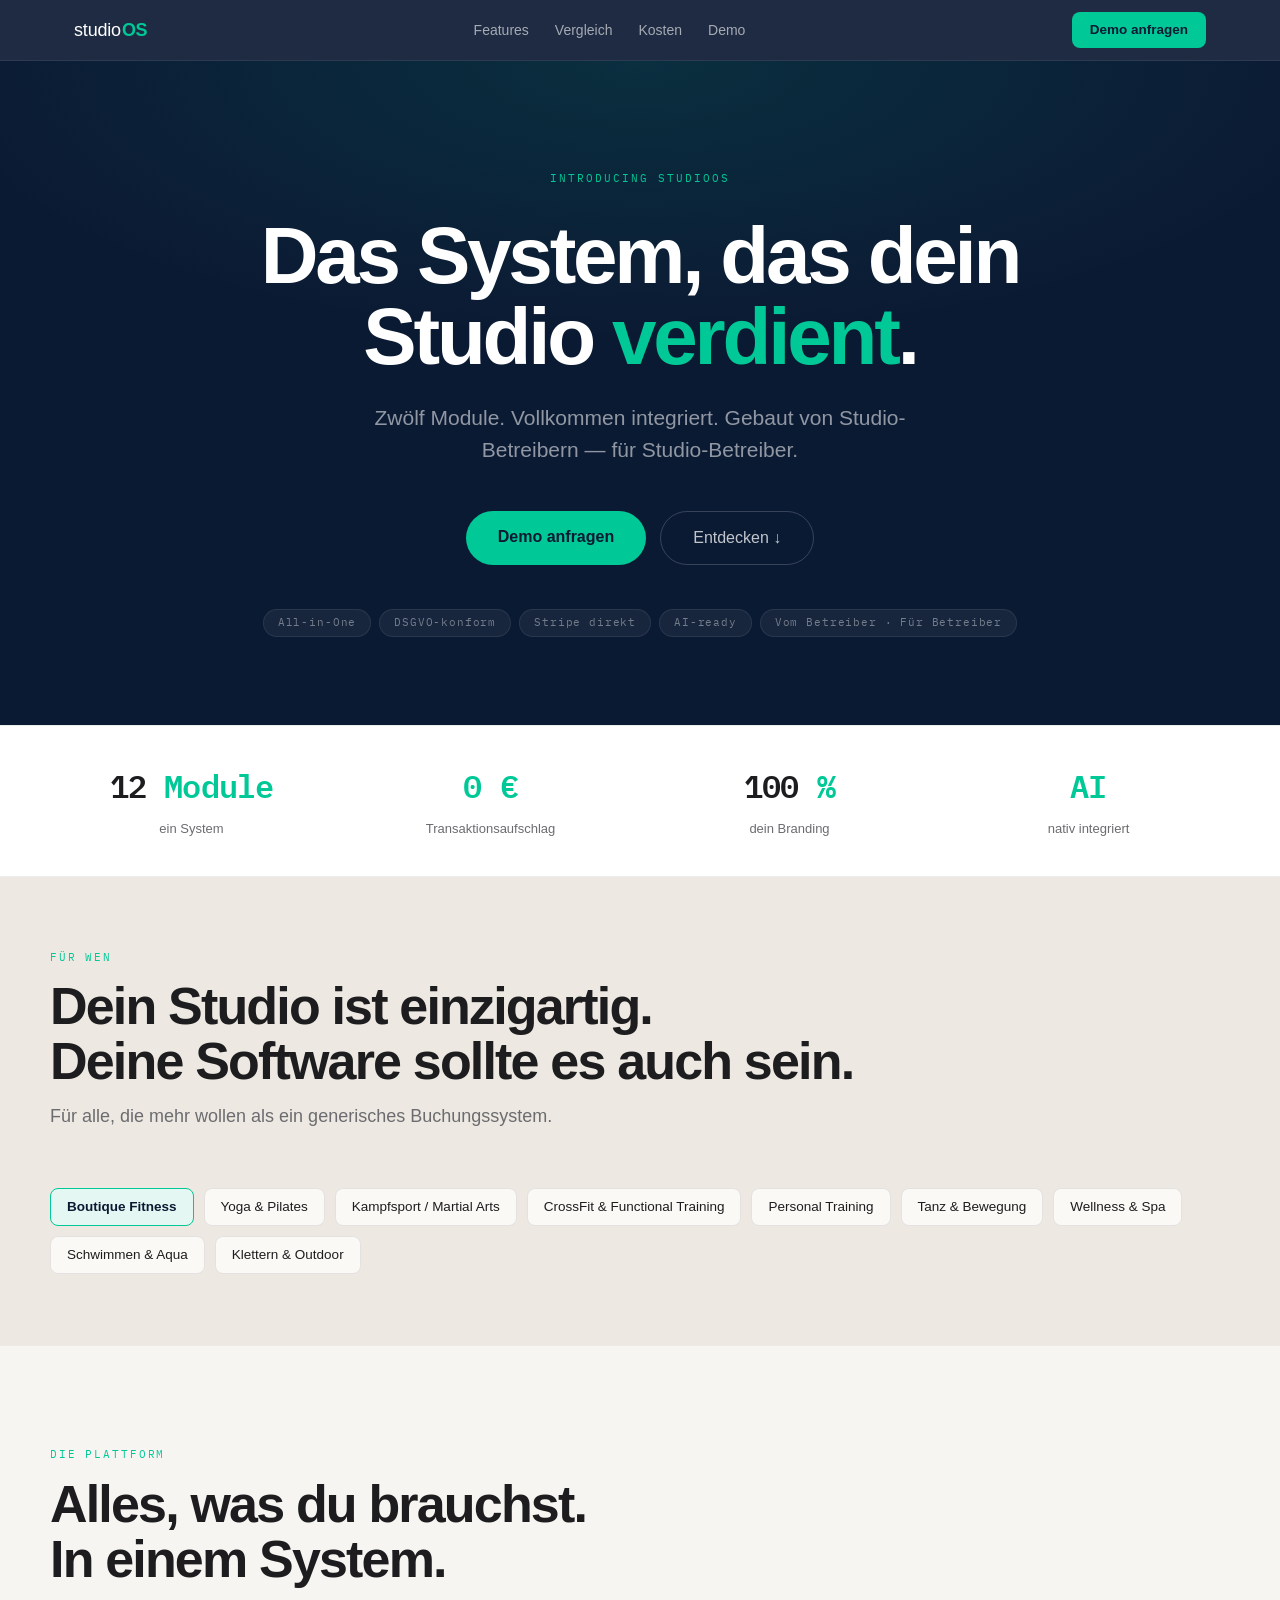
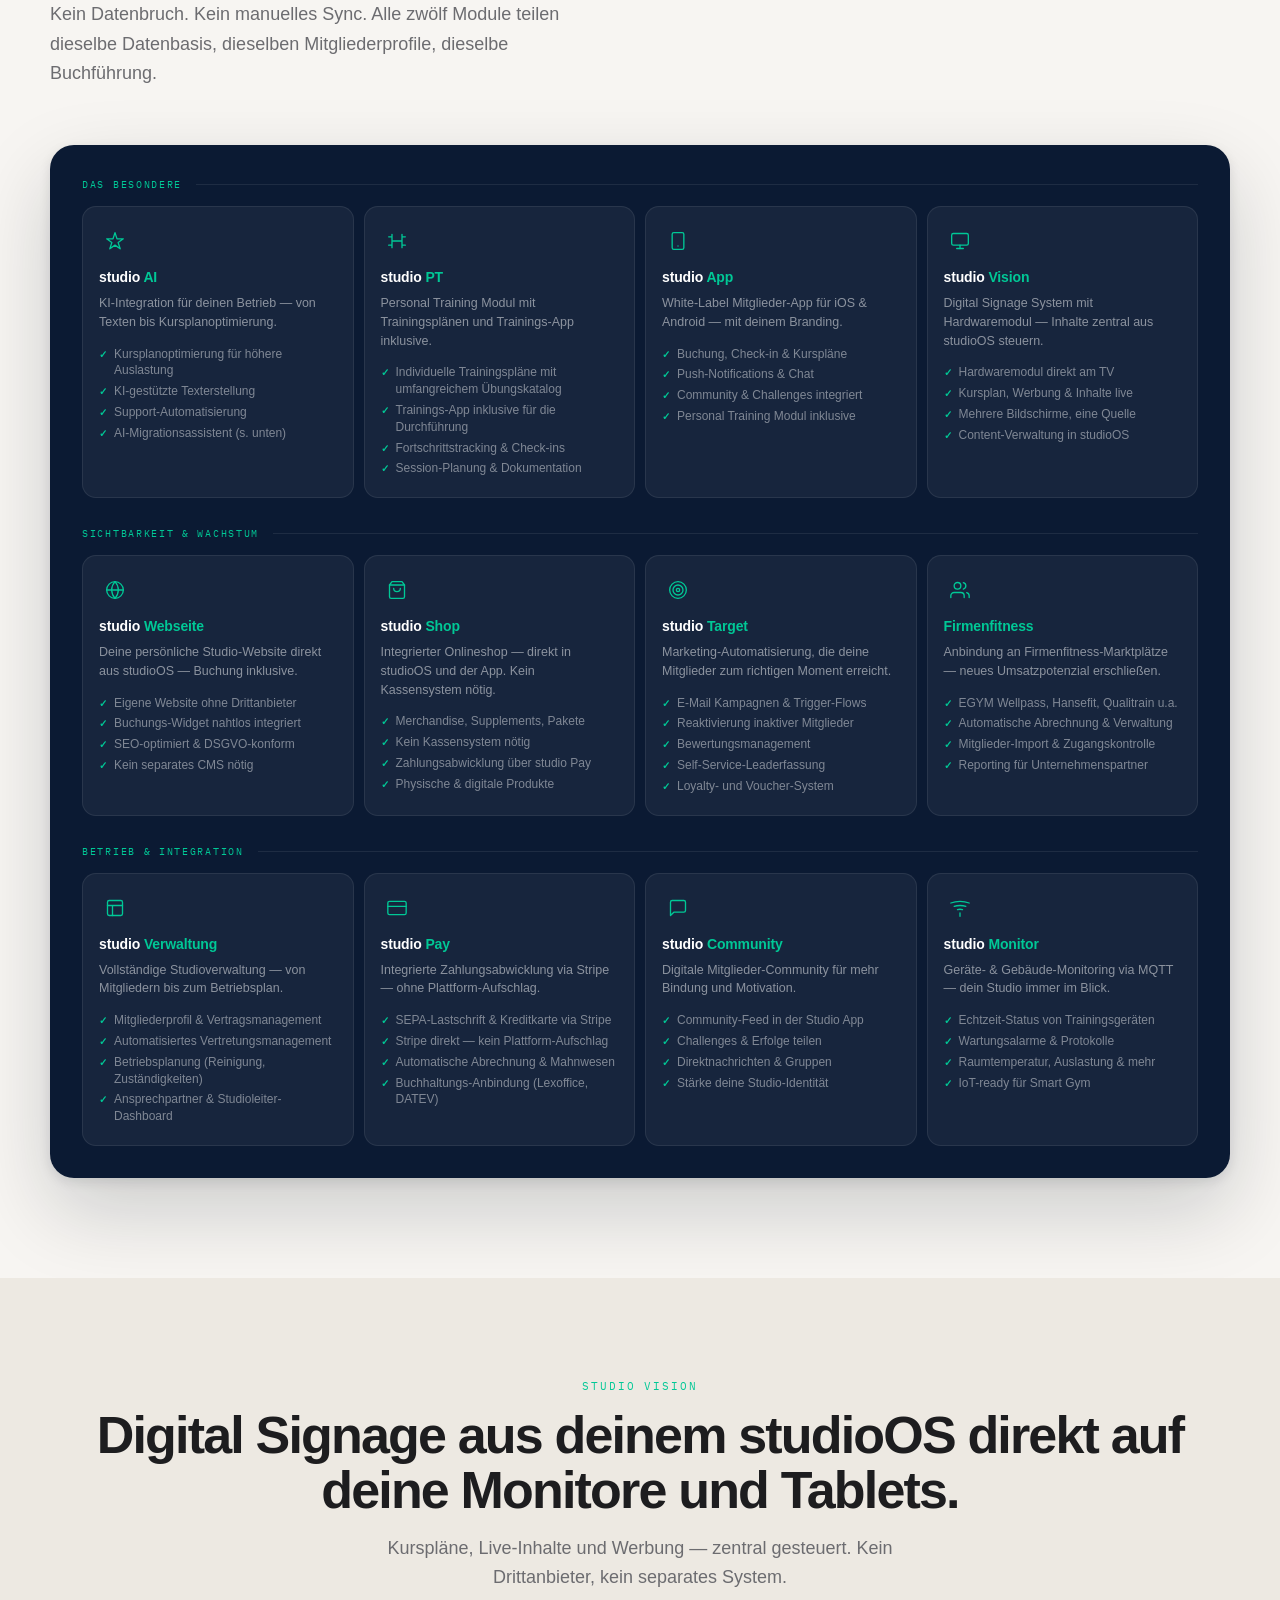
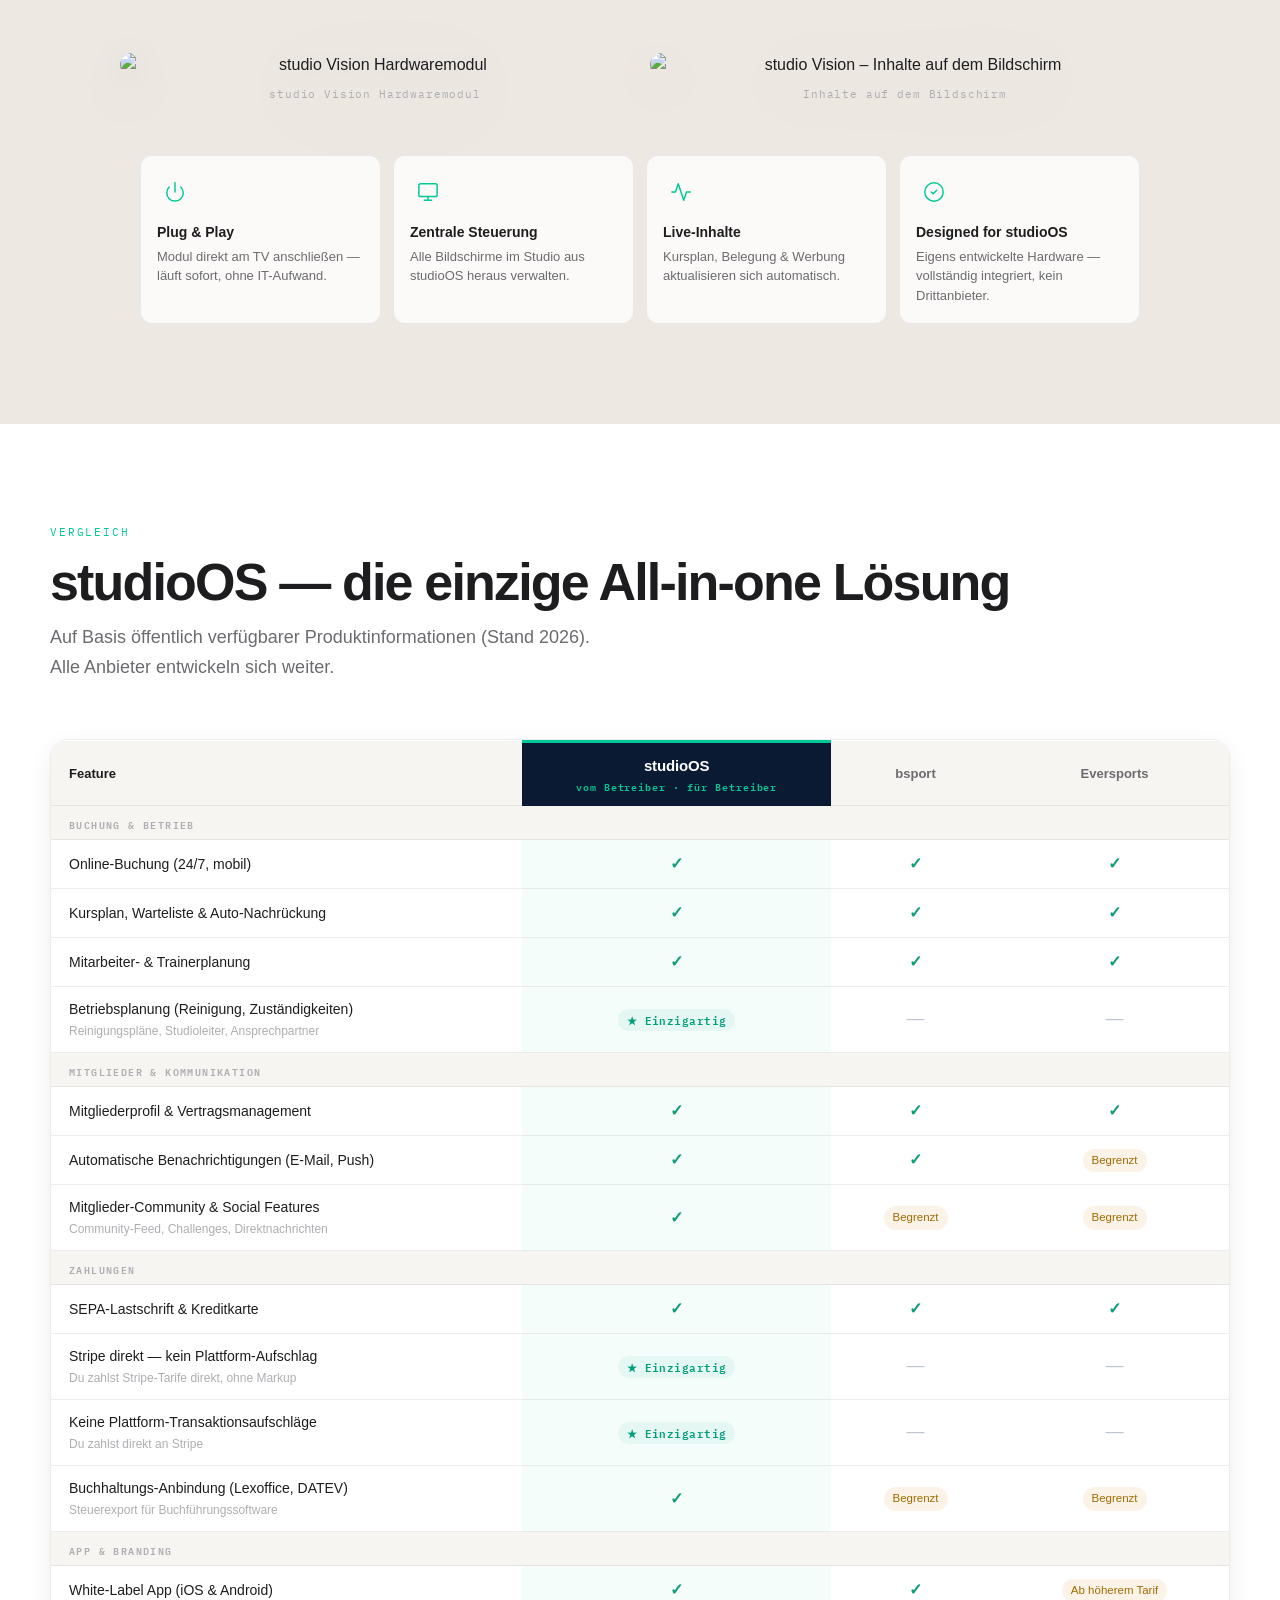
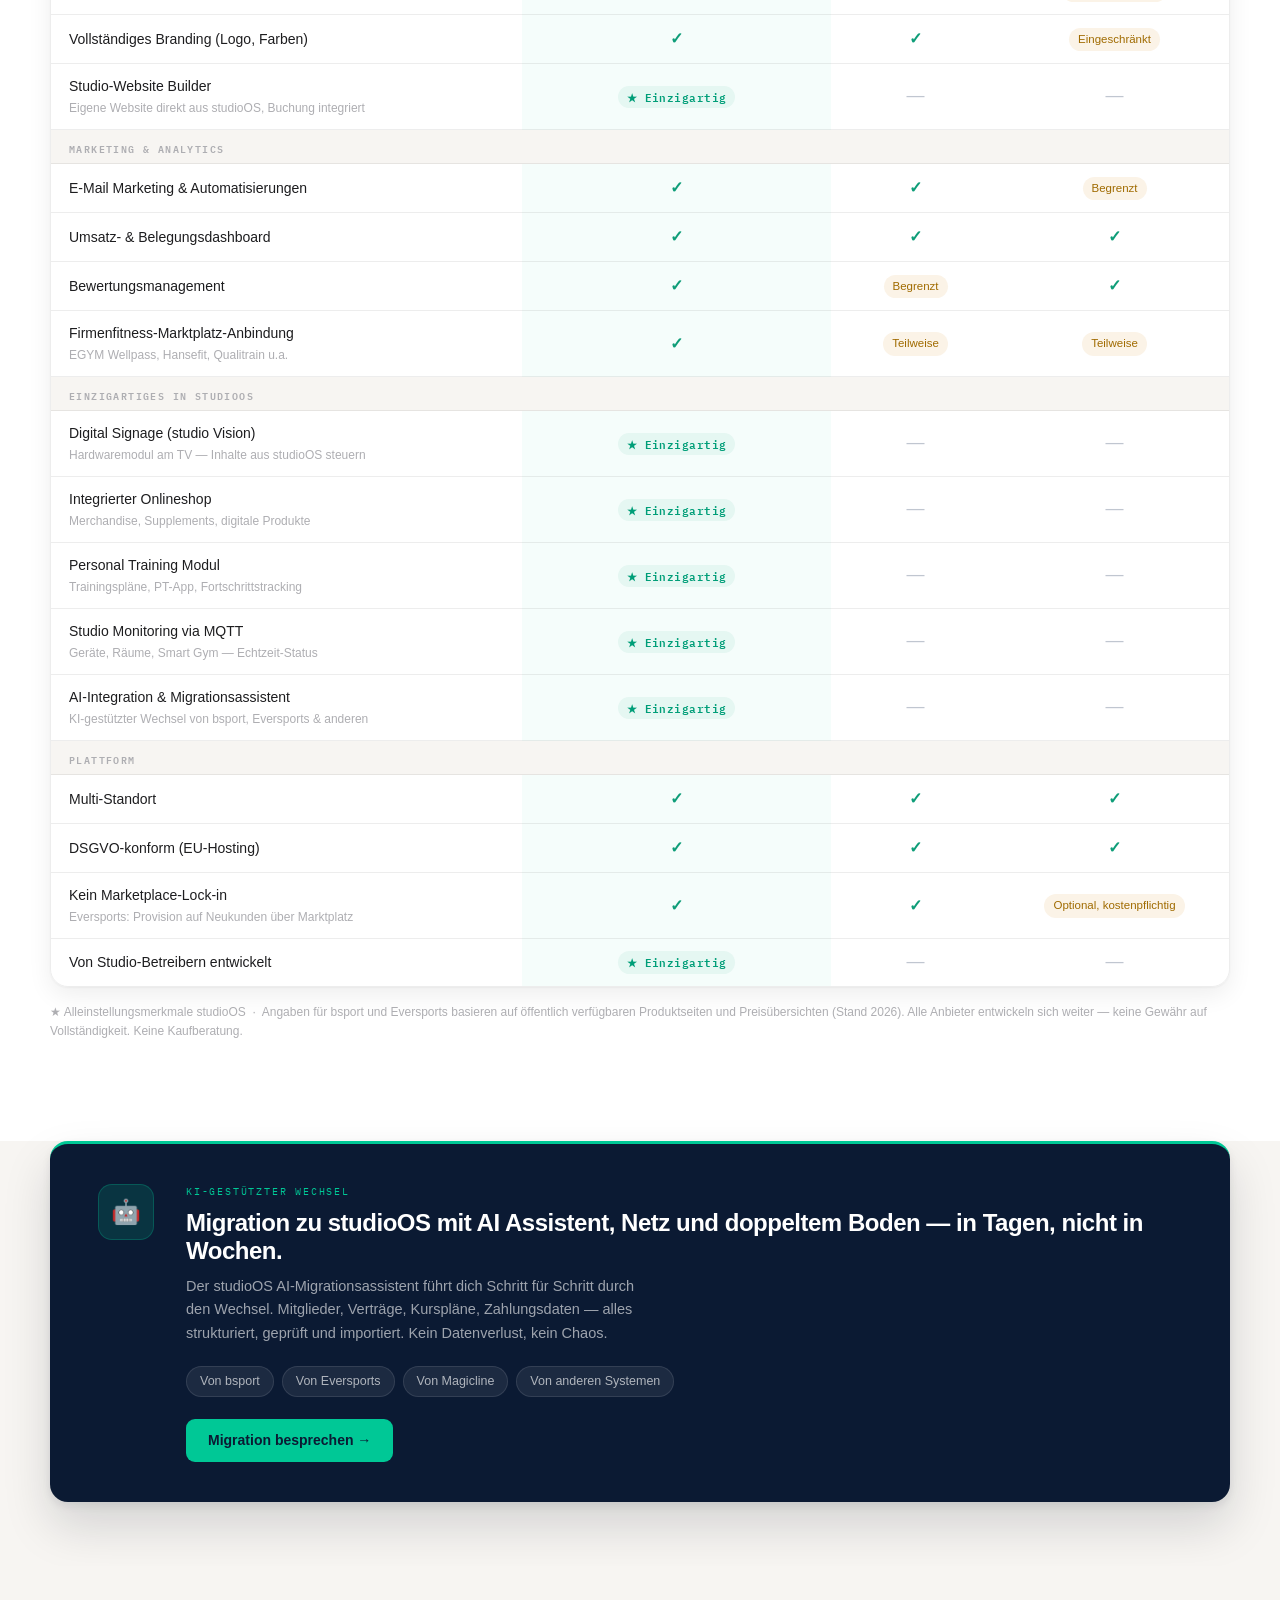
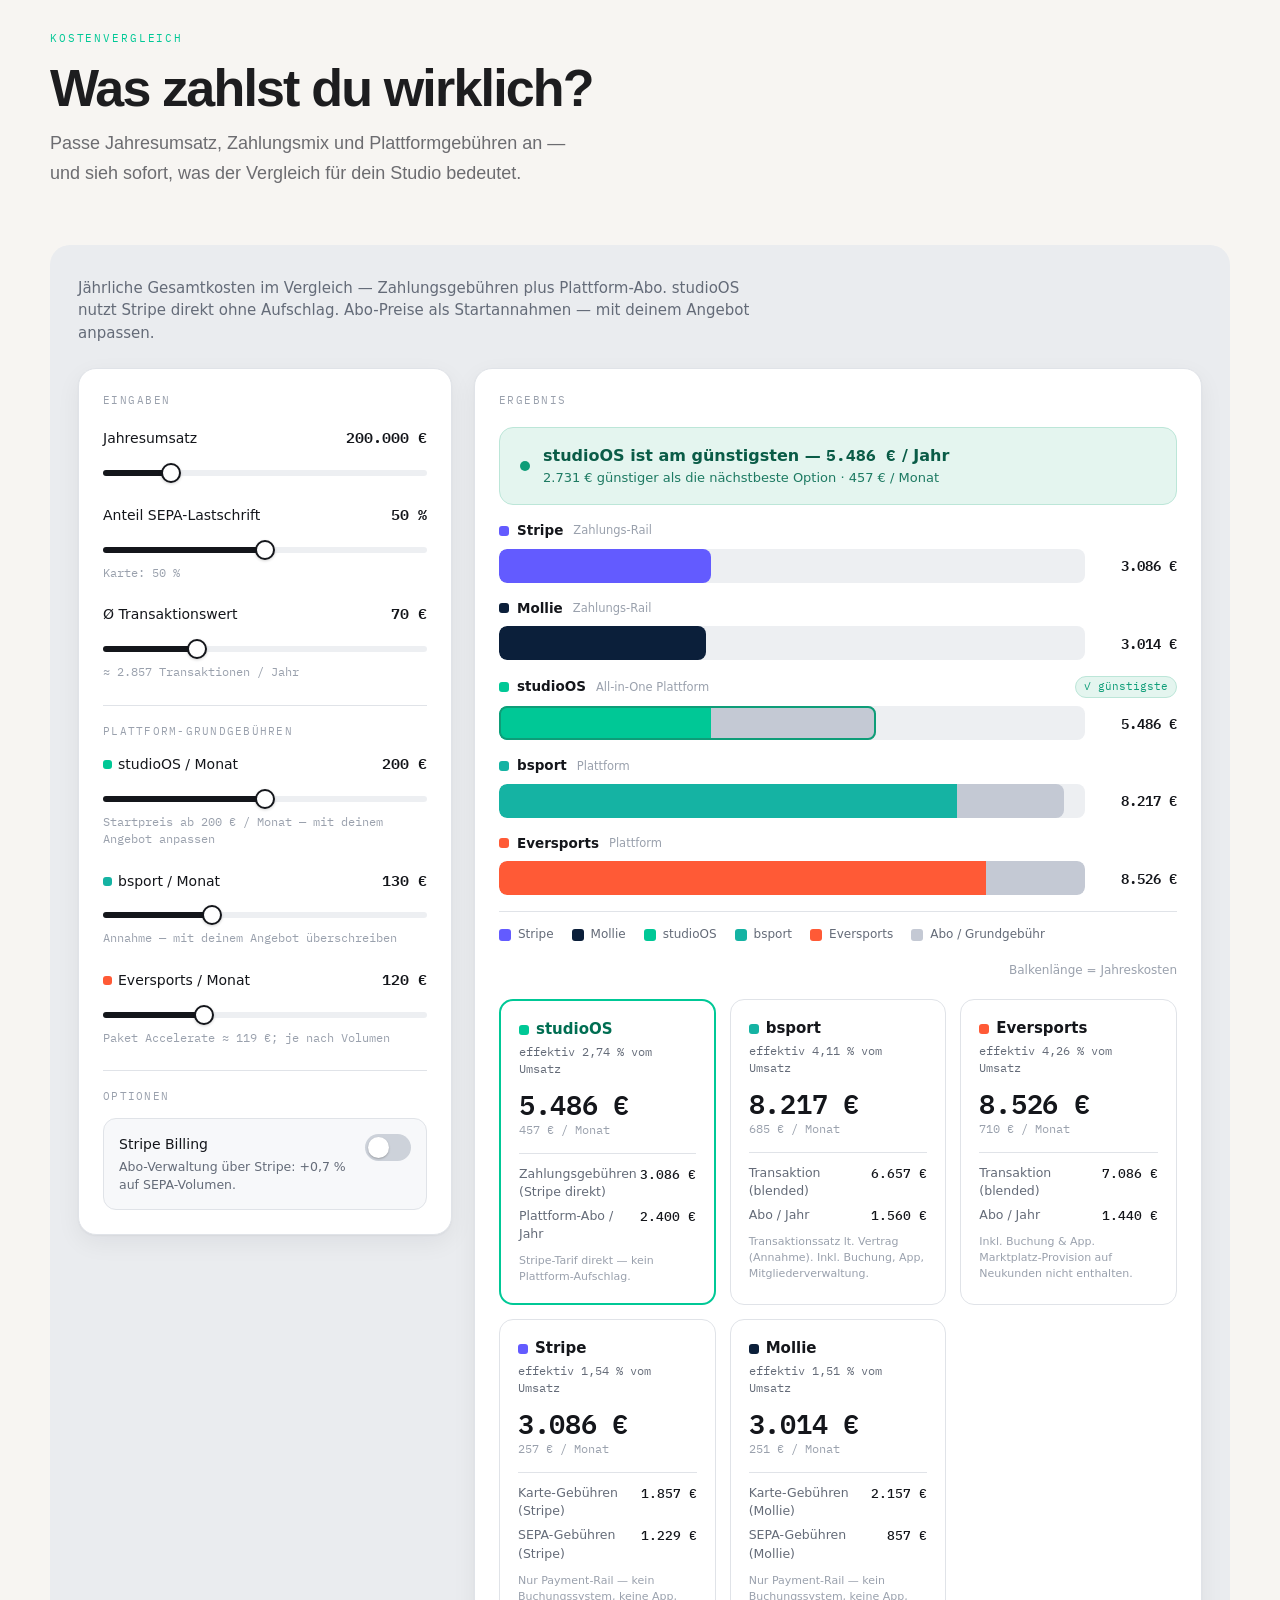
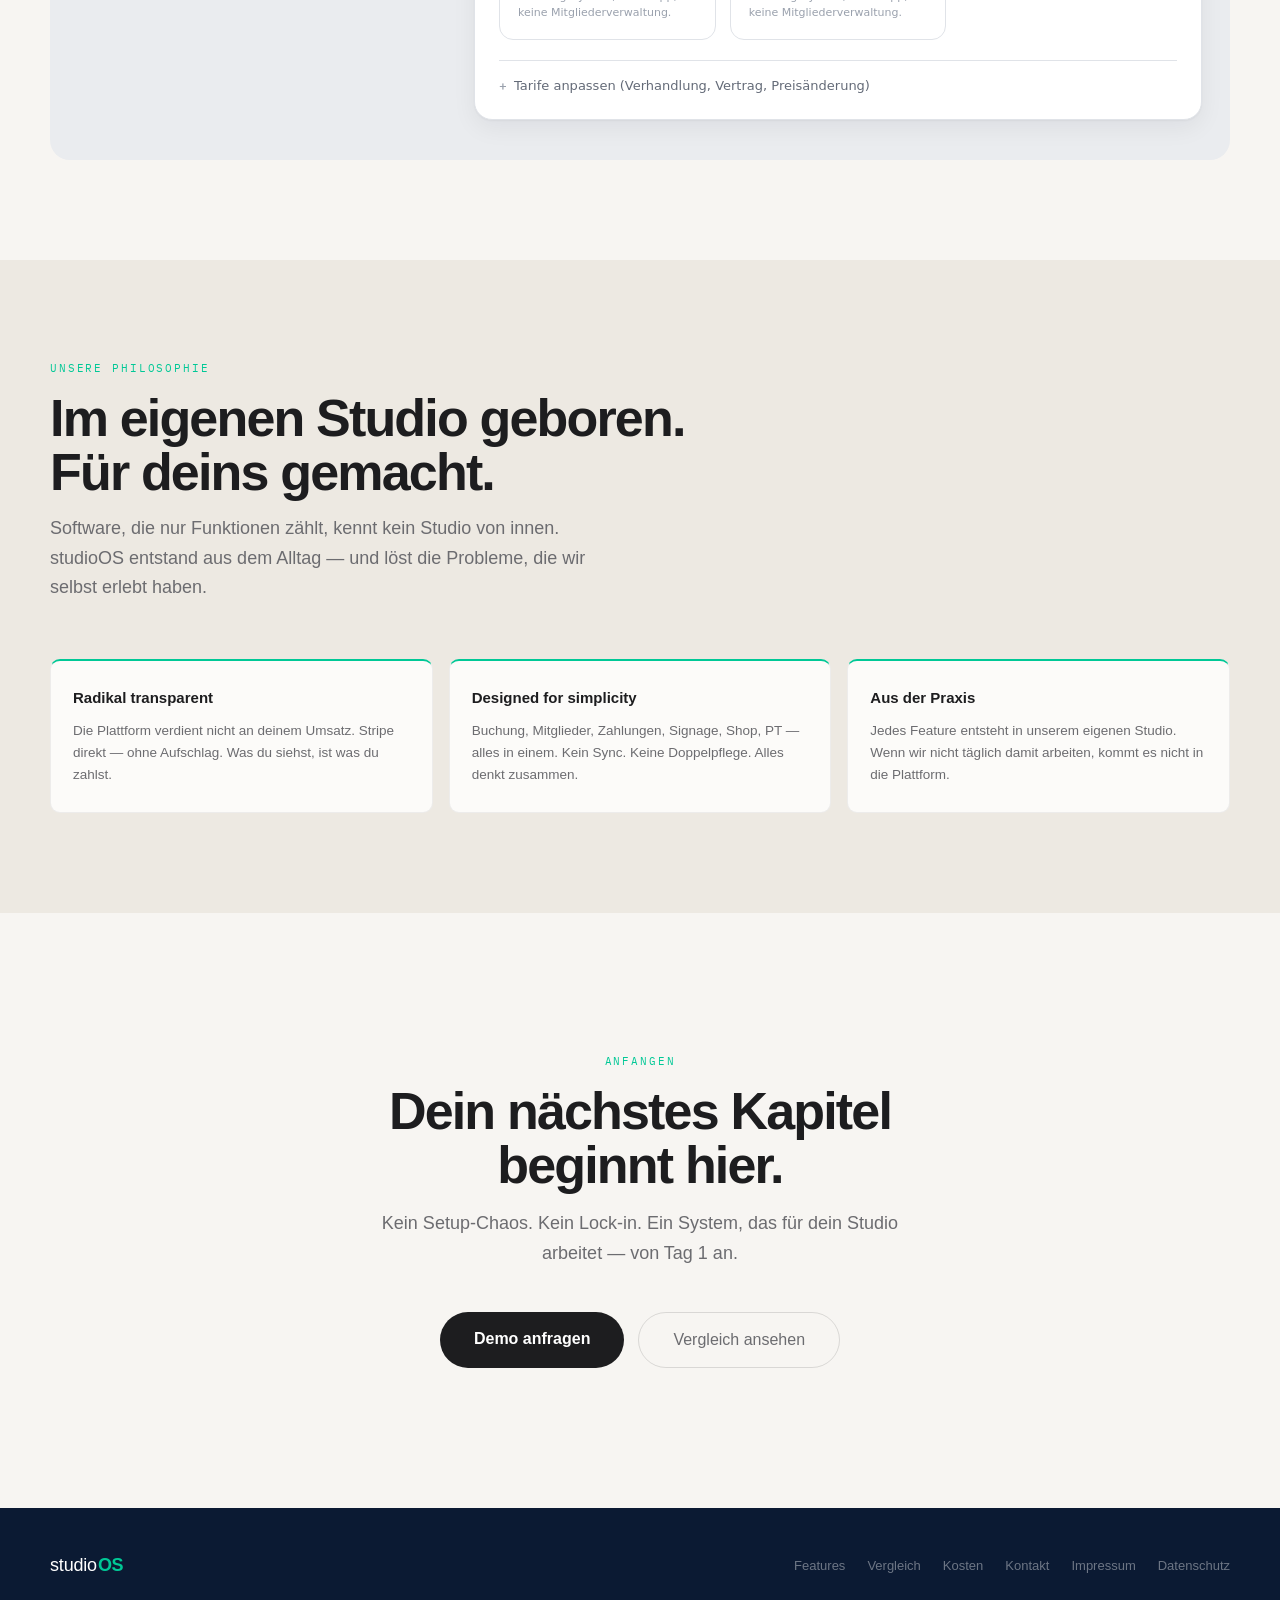
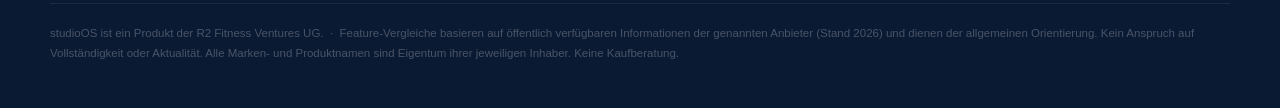
==== commit dee768a7: "Reorder cost calculator cards: studioOS, bsport, Eversports, Stripe, Mollie Bars keep Stripe/Mollie " ====
--- a/index-apple.html
+++ b/index-apple.html
@@ -429,7 +429,7 @@
       <li><a href="#kosten">Kosten</a></li>
       <li><a href="#kontakt">Demo</a></li>
     </ul>
-    <a class="nav-cta" href="#kontakt">Demo anfragen</a>
+    <a class="nav-cta" href="mailto:studioos.support@gmail.com">Demo anfragen</a>
   </div>
 </header>
 
@@ -440,7 +440,7 @@
     <h1>Das System, das dein<br>Studio <em>verdient</em>.</h1>
     <p class="hero-sub">Zwölf Module. Vollkommen integriert. Gebaut von Studio-Betreibern — für Studio-Betreiber.</p>
     <div class="hero-actions">
-      <a class="btn-primary" href="#kontakt">Demo anfragen</a>
+      <a class="btn-primary" href="mailto:studioos.support@gmail.com">Demo anfragen</a>
       <a class="btn-ghost" href="#features">Entdecken ↓</a>
     </div>
     <div class="hero-badges">
@@ -1124,7 +1124,7 @@
     <h2 class="sec-h2">Dein nächstes Kapitel<br>beginnt hier.</h2>
     <p class="sec-sub">Kein Setup-Chaos. Kein Lock-in. Ein System, das für dein Studio arbeitet — von Tag 1 an.</p>
     <div class="cta-actions">
-      <a class="btn-dark" href="mailto:info@studio-os.io">Demo anfragen</a>
+      <a class="btn-dark" href="mailto:studioos.support@gmail.com">Demo anfragen</a>
       <a class="btn-outline" href="#vergleich">Vergleich ansehen</a>
     </div>
   </div>
@@ -1172,6 +1172,13 @@
   ];
 
   const barsEl=$('kvBars'), cardsEl=$('kvCards');
+  const cardProviders=[
+    providers.find(p=>p.key==='studio'),
+    providers.find(p=>p.key==='bsport'),
+    providers.find(p=>p.key==='ever'),
+    providers.find(p=>p.key==='stripe'),
+    providers.find(p=>p.key==='mollie'),
+  ];
 
   providers.forEach(p=>{
     const b=document.createElement('div'); b.className='bar-block';
@@ -1184,7 +1191,9 @@
       <div class="seg" id="segf_${p.key}" style="background:var(--fixseg)"></div>
       </div></div><span class="bar-total" id="tot_${p.key}">–</span></div>`;
     barsEl.appendChild(b);
-
+  });
+
+  cardProviders.forEach(p=>{
     const c=document.createElement('div');
     c.className='pcard'+(p.key==='studio'?' studio-card':'');
     c.innerHTML=`<h3><span class="brand-dot" style="background:${p.color}"></span>${p.name}</h3>
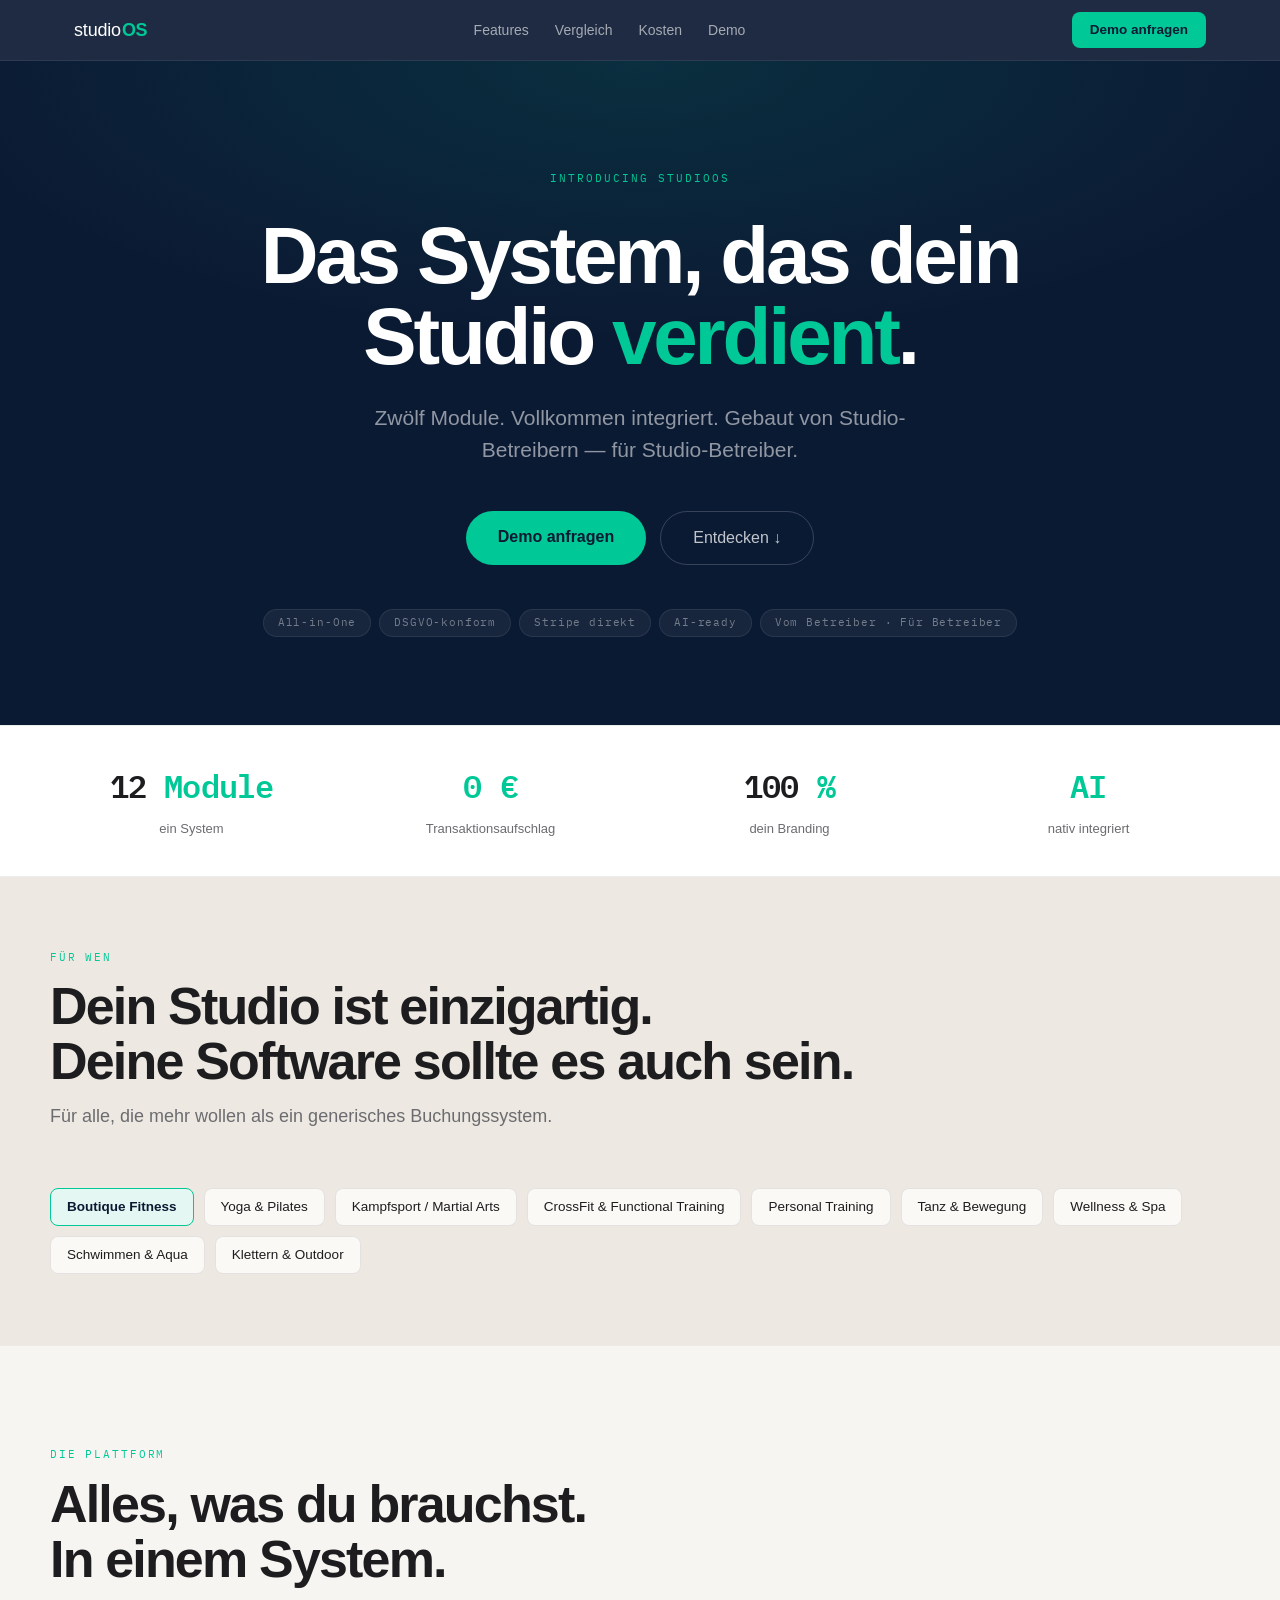
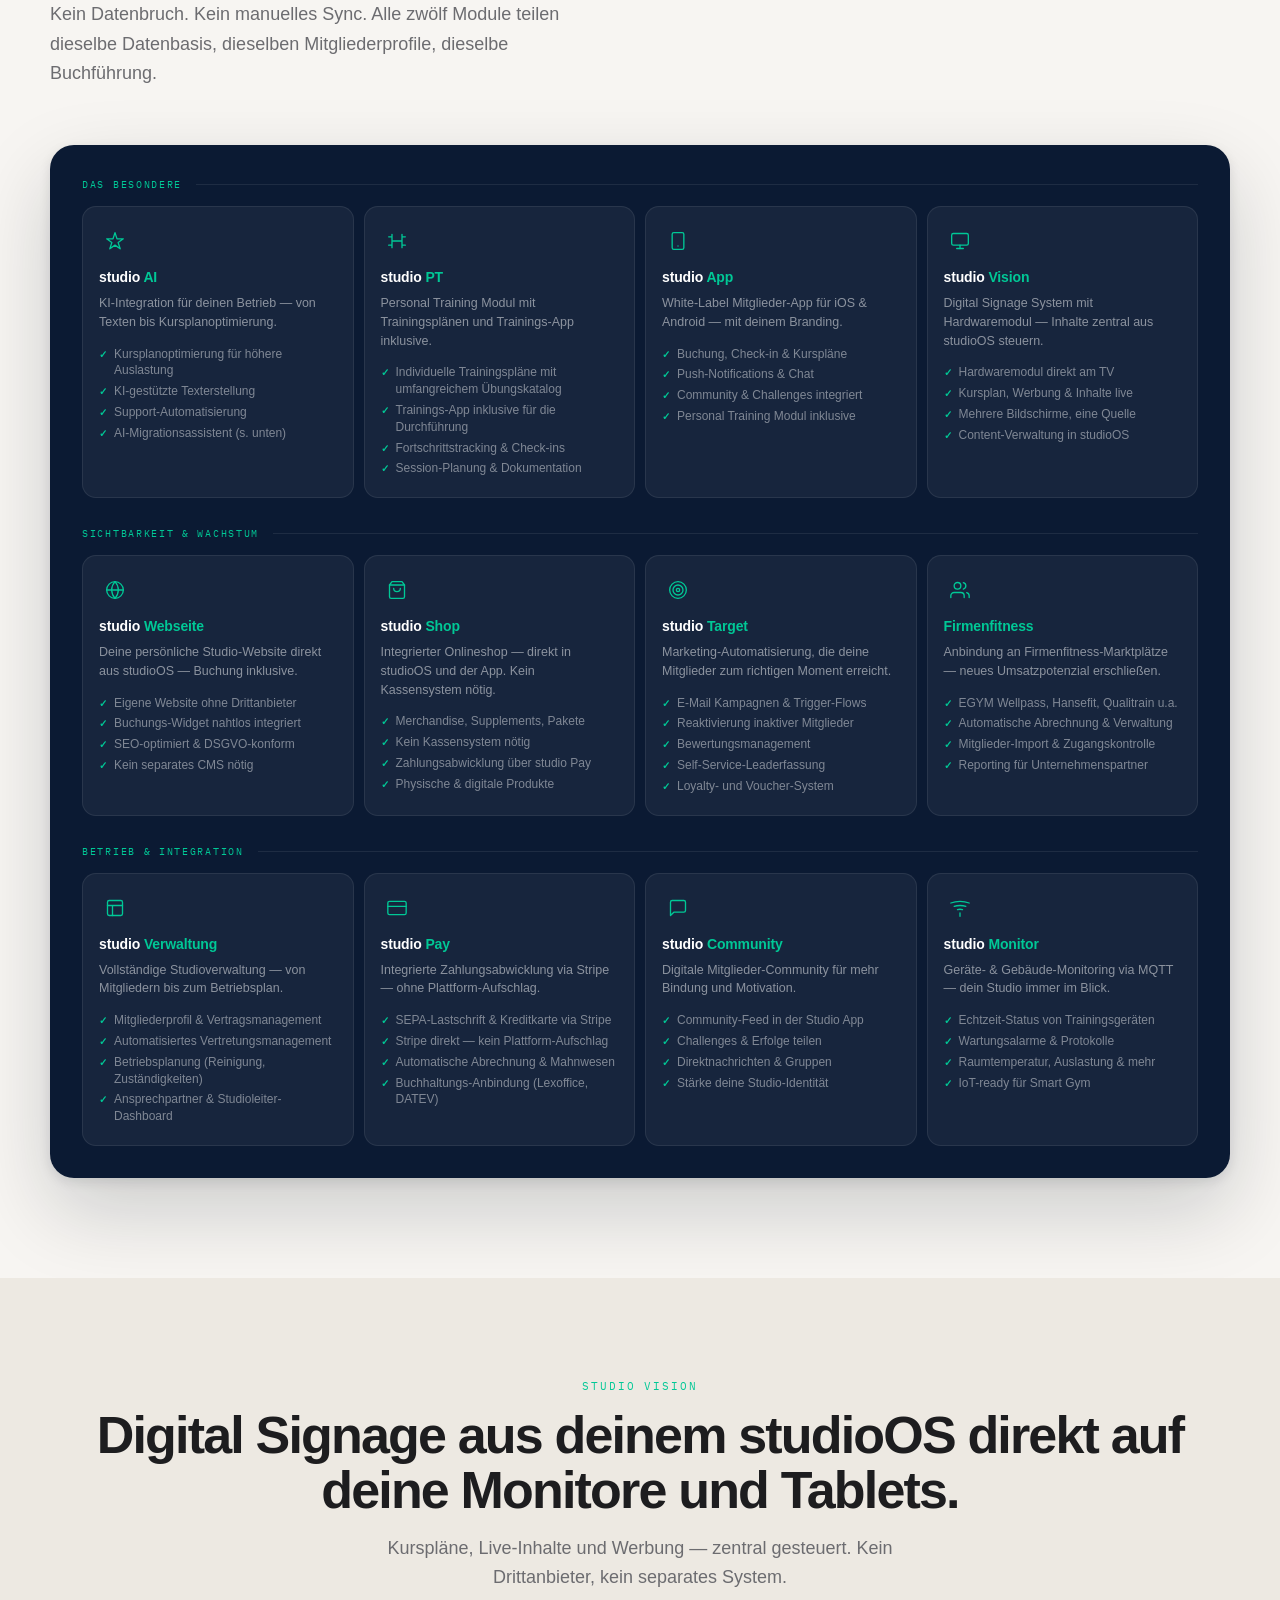
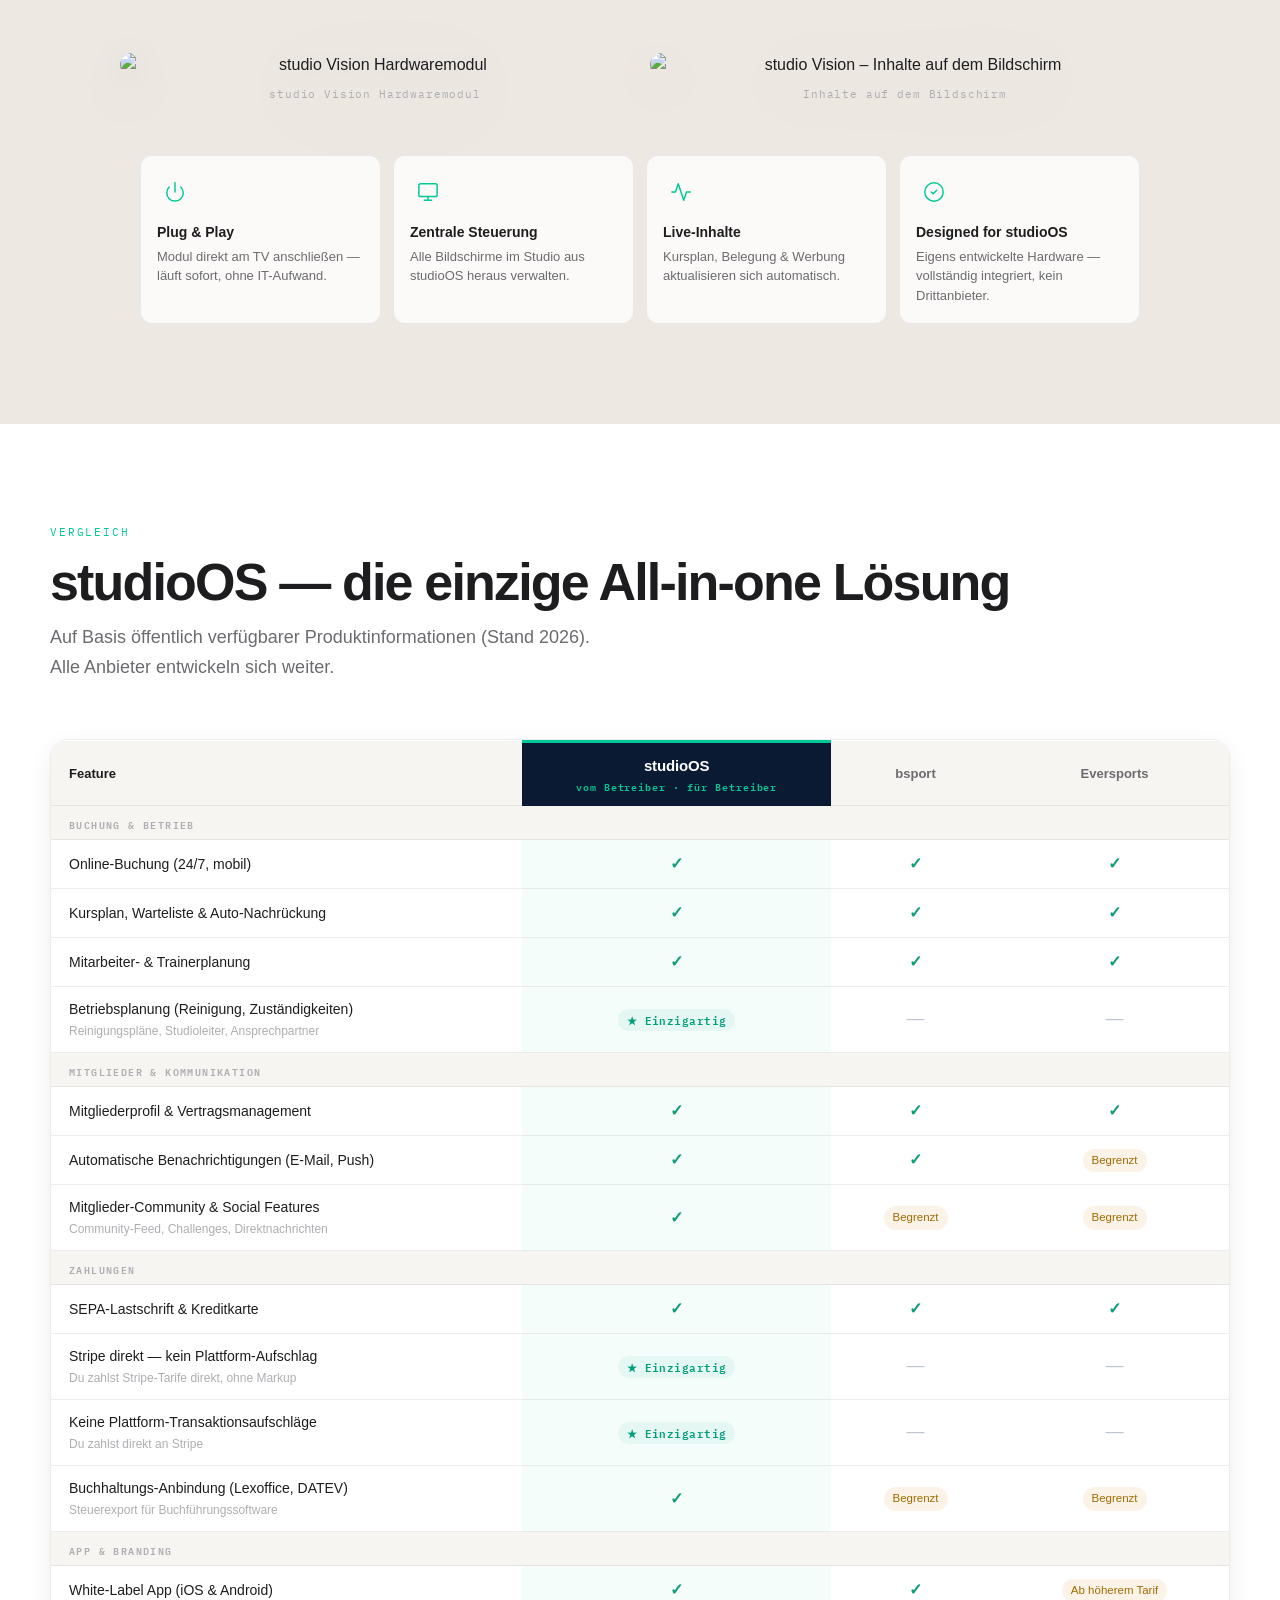
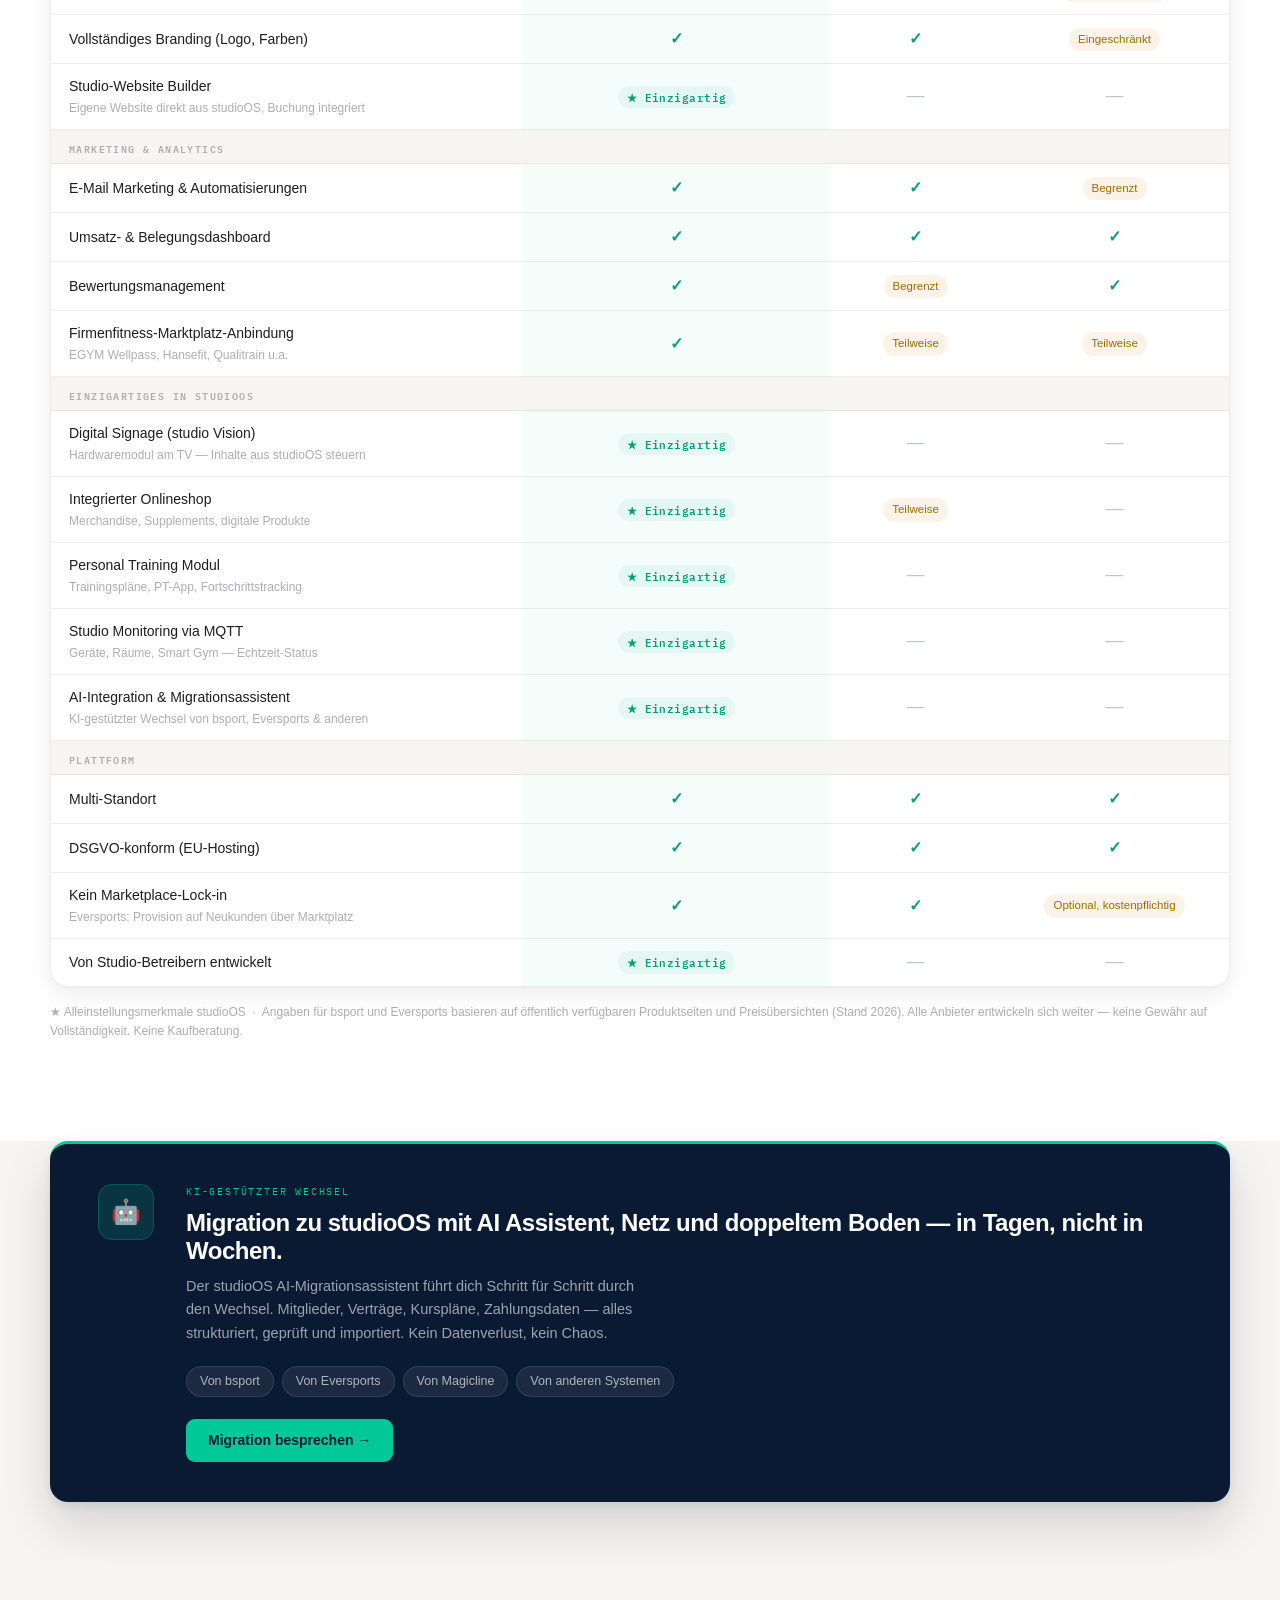
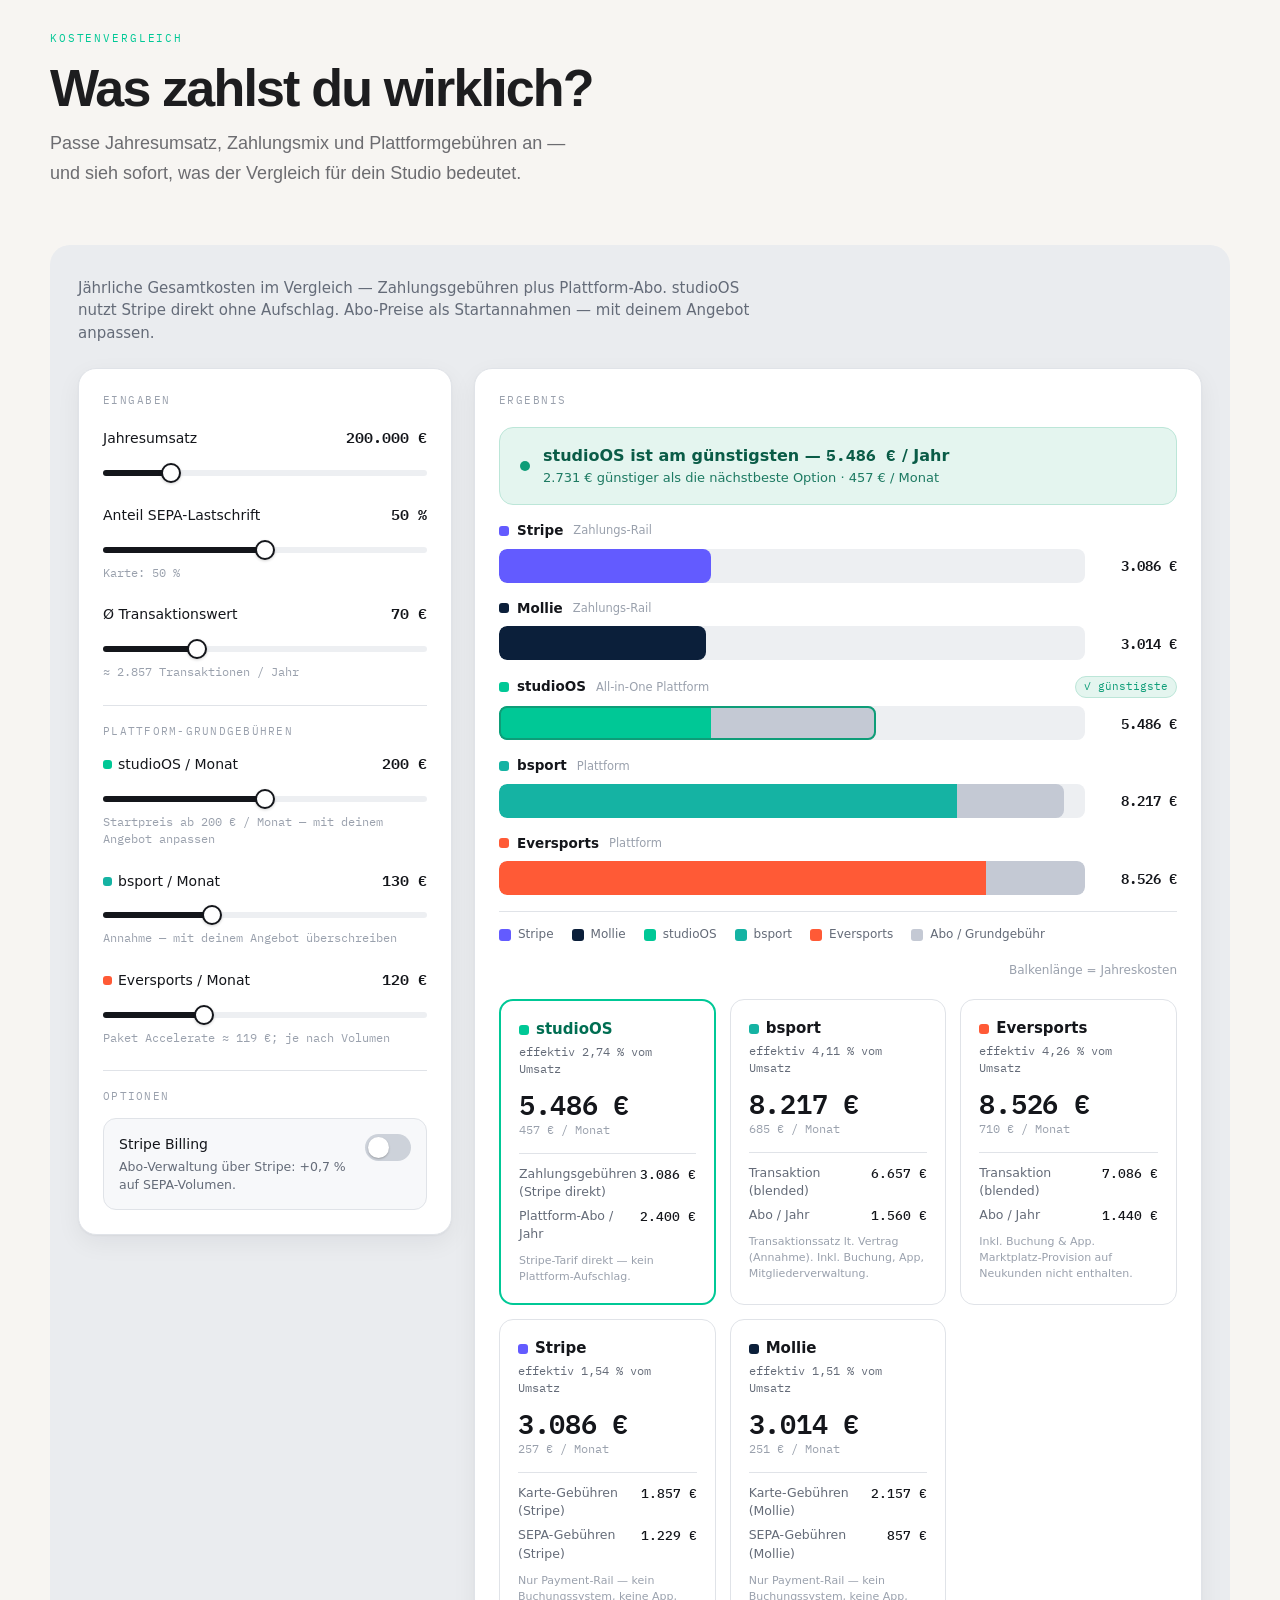
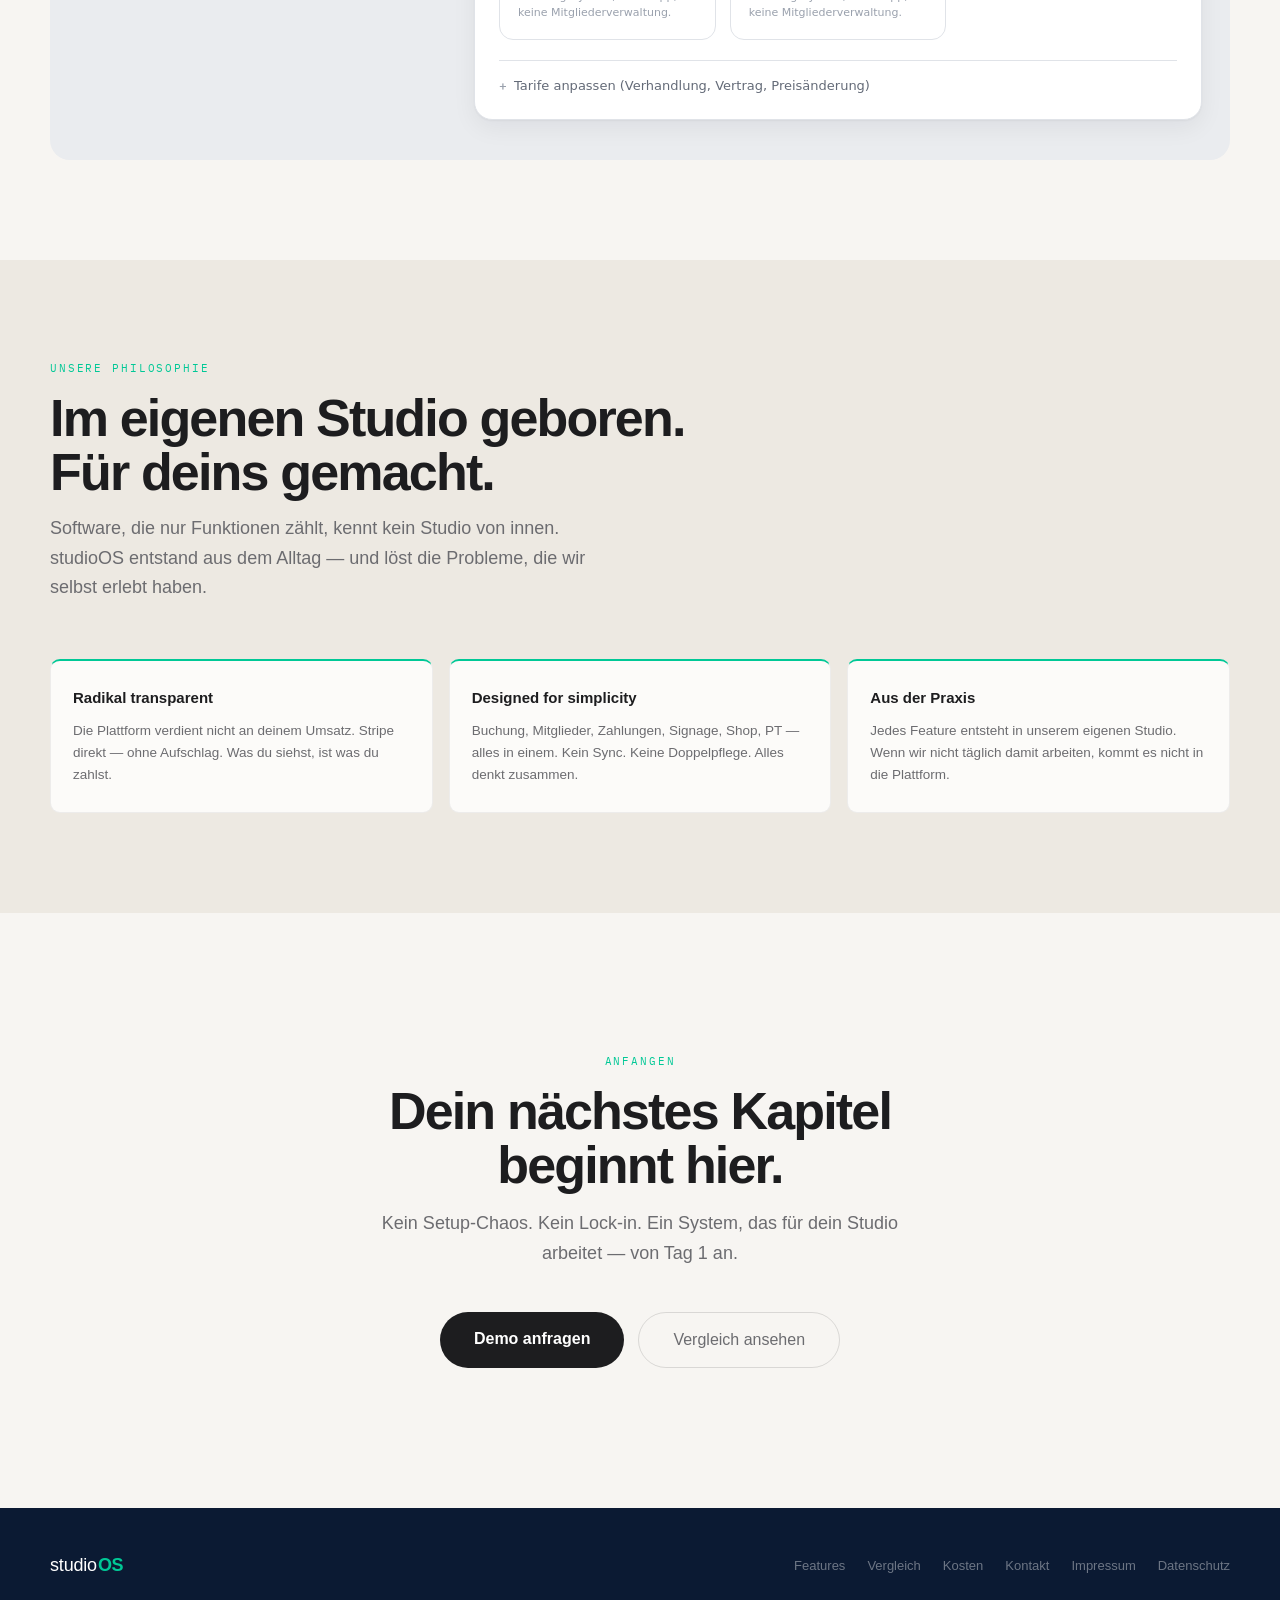
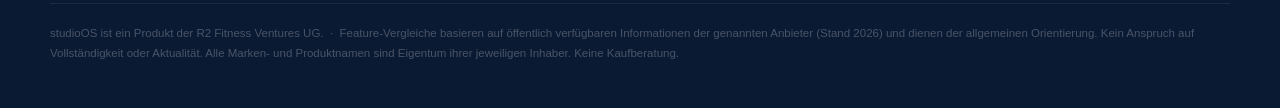
==== commit 2ccfe9bb: "Comparison table: Onlineshop bsport → Teilweise Co-Authored-By: Claude Sonnet 4.6 <noreply@anthropic" ====
--- a/index-apple.html
+++ b/index-apple.html
@@ -901,7 +901,7 @@
               <span class="fn">Merchandise, Supplements, digitale Produkte</span>
             </td>
             <td class="td-studio"><span class="unique">★ Einzigartig</span></td>
-            <td class="td-comp"><span class="no">—</span></td>
+            <td class="td-comp"><span class="part">Teilweise</span></td>
             <td class="td-comp"><span class="no">—</span></td>
           </tr>
           <tr>
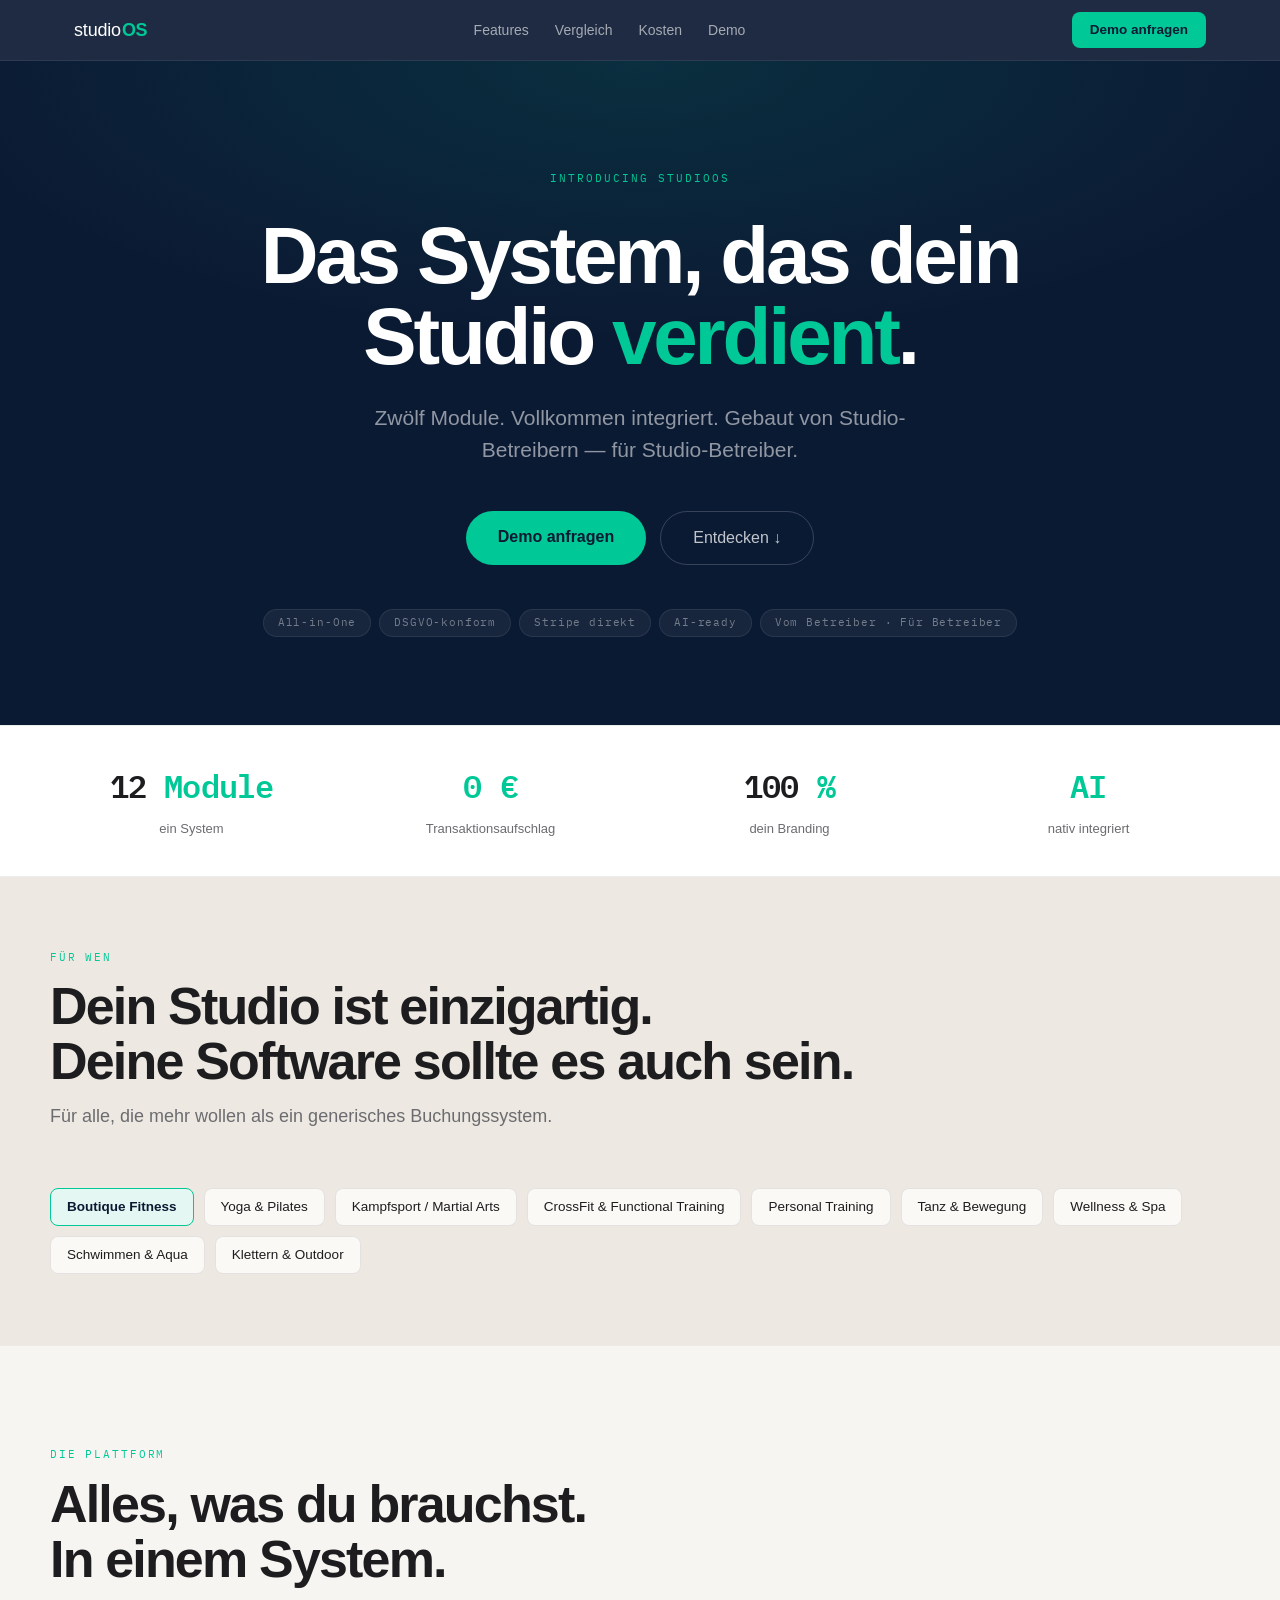
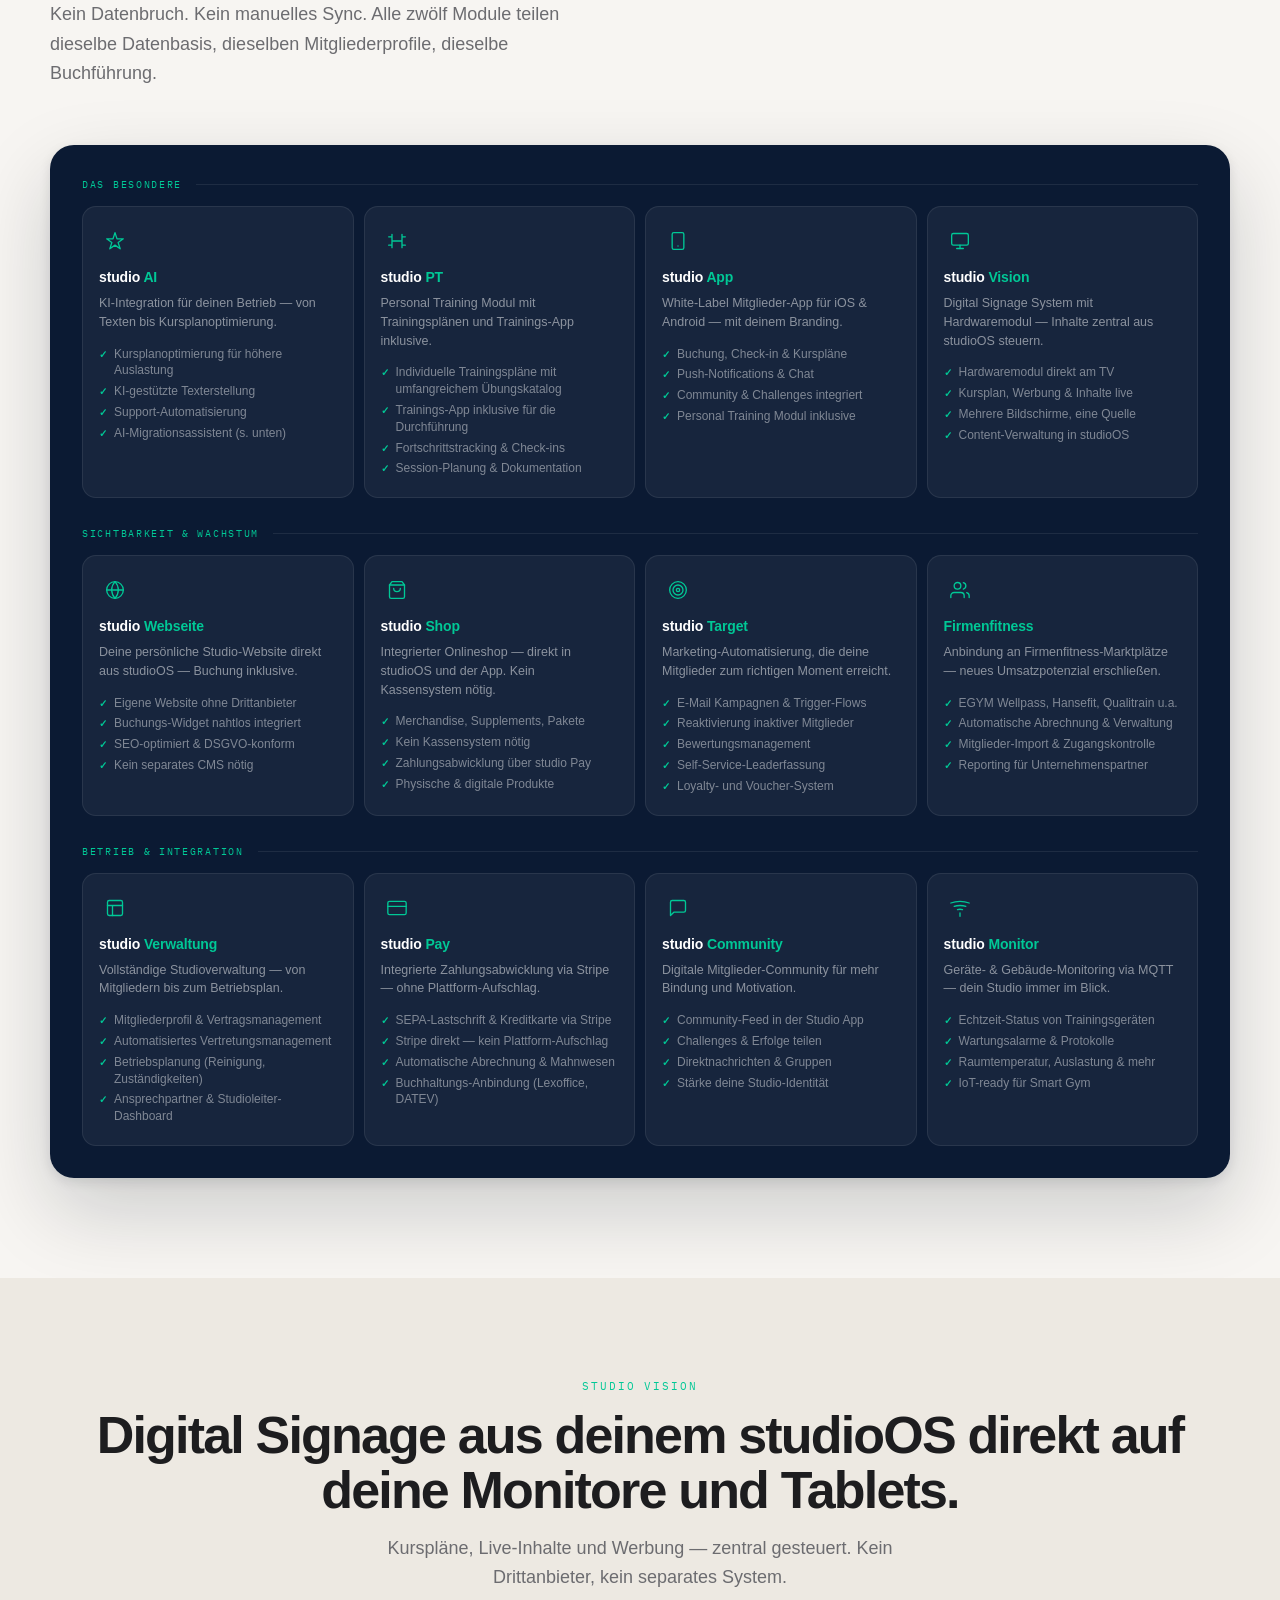
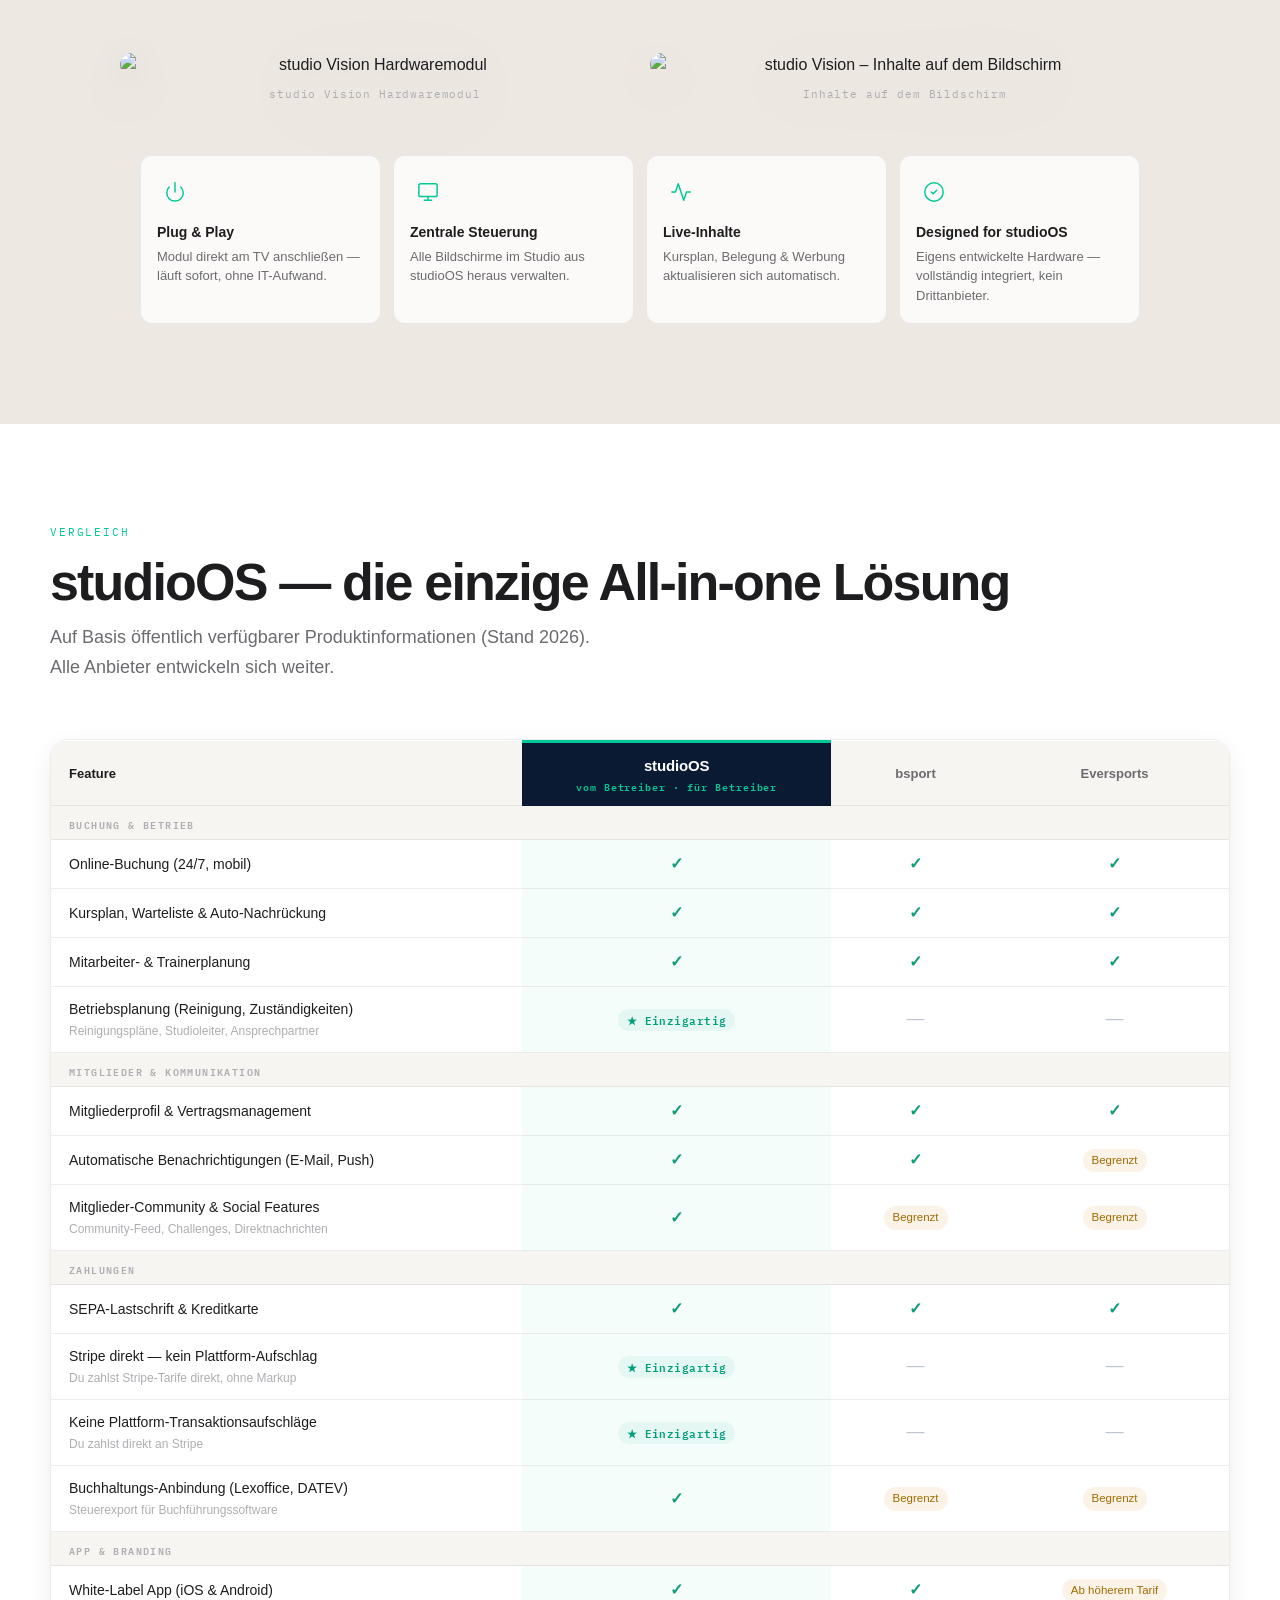
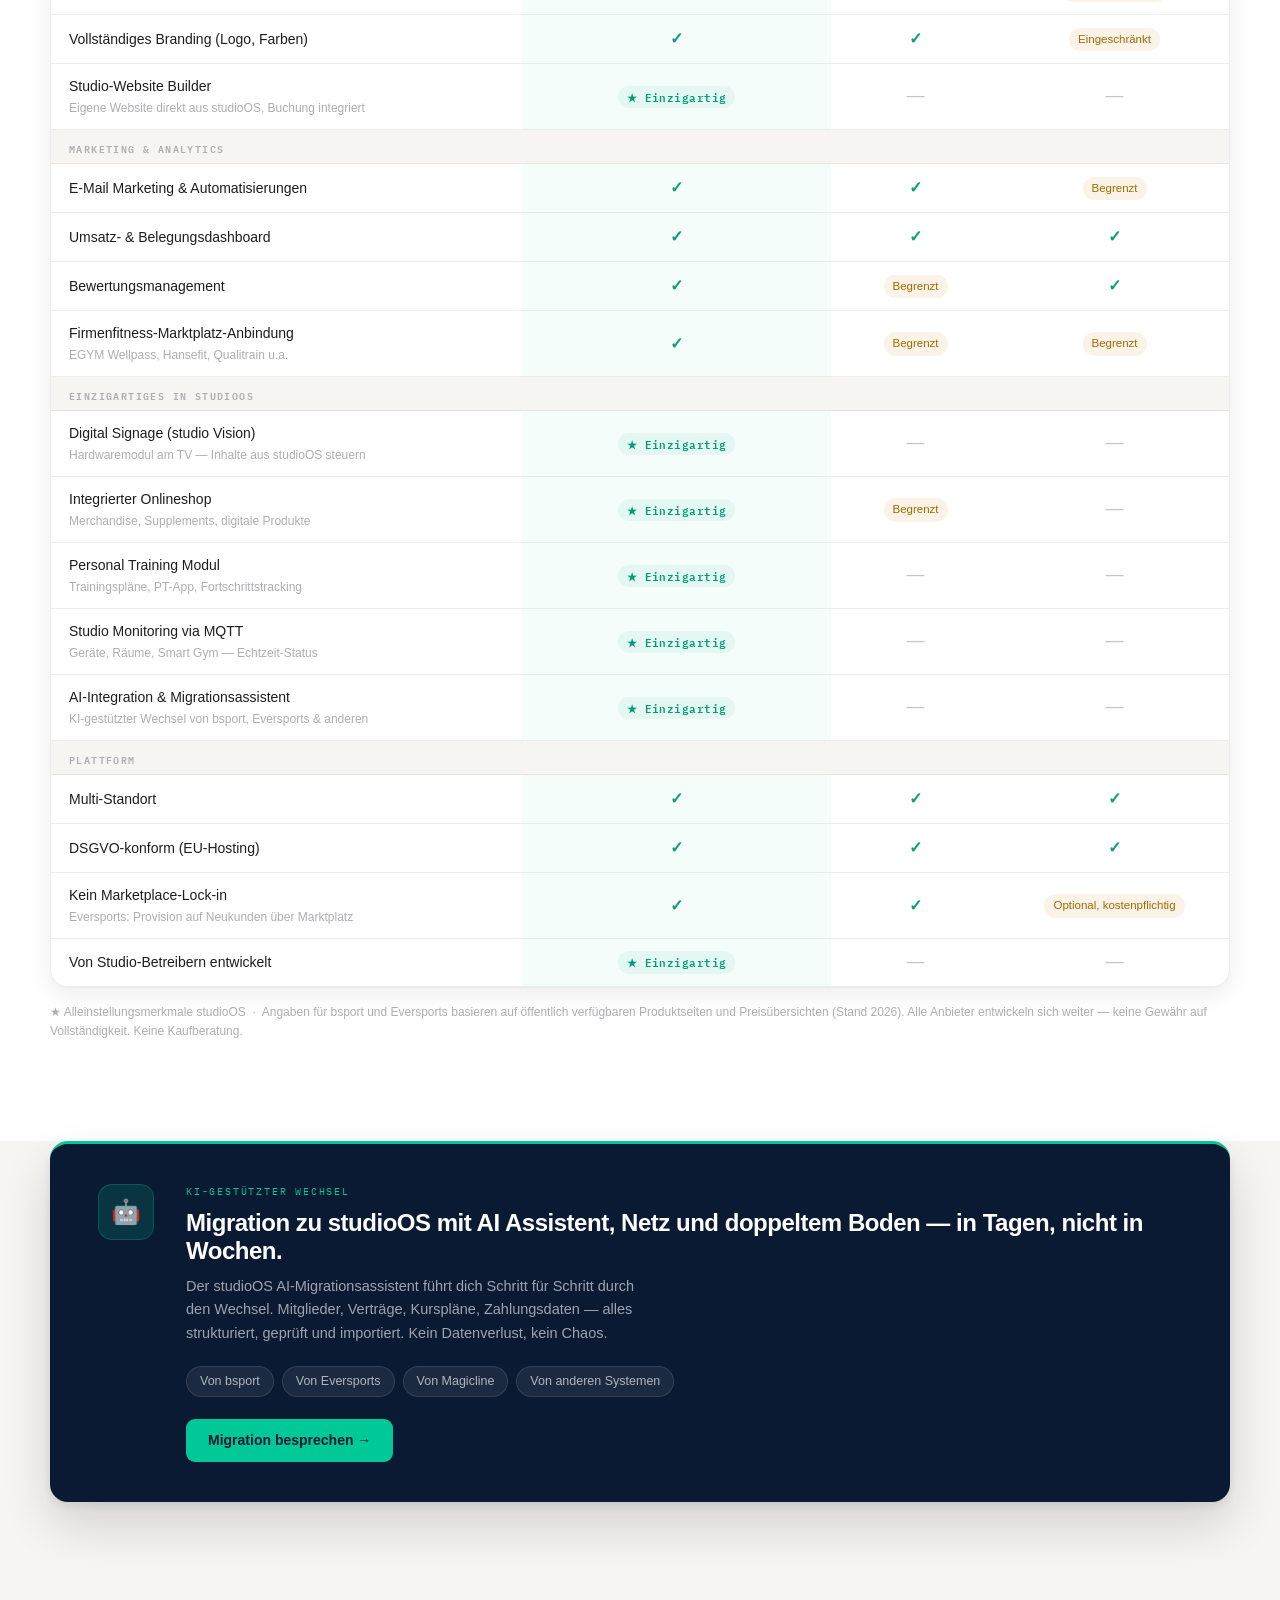
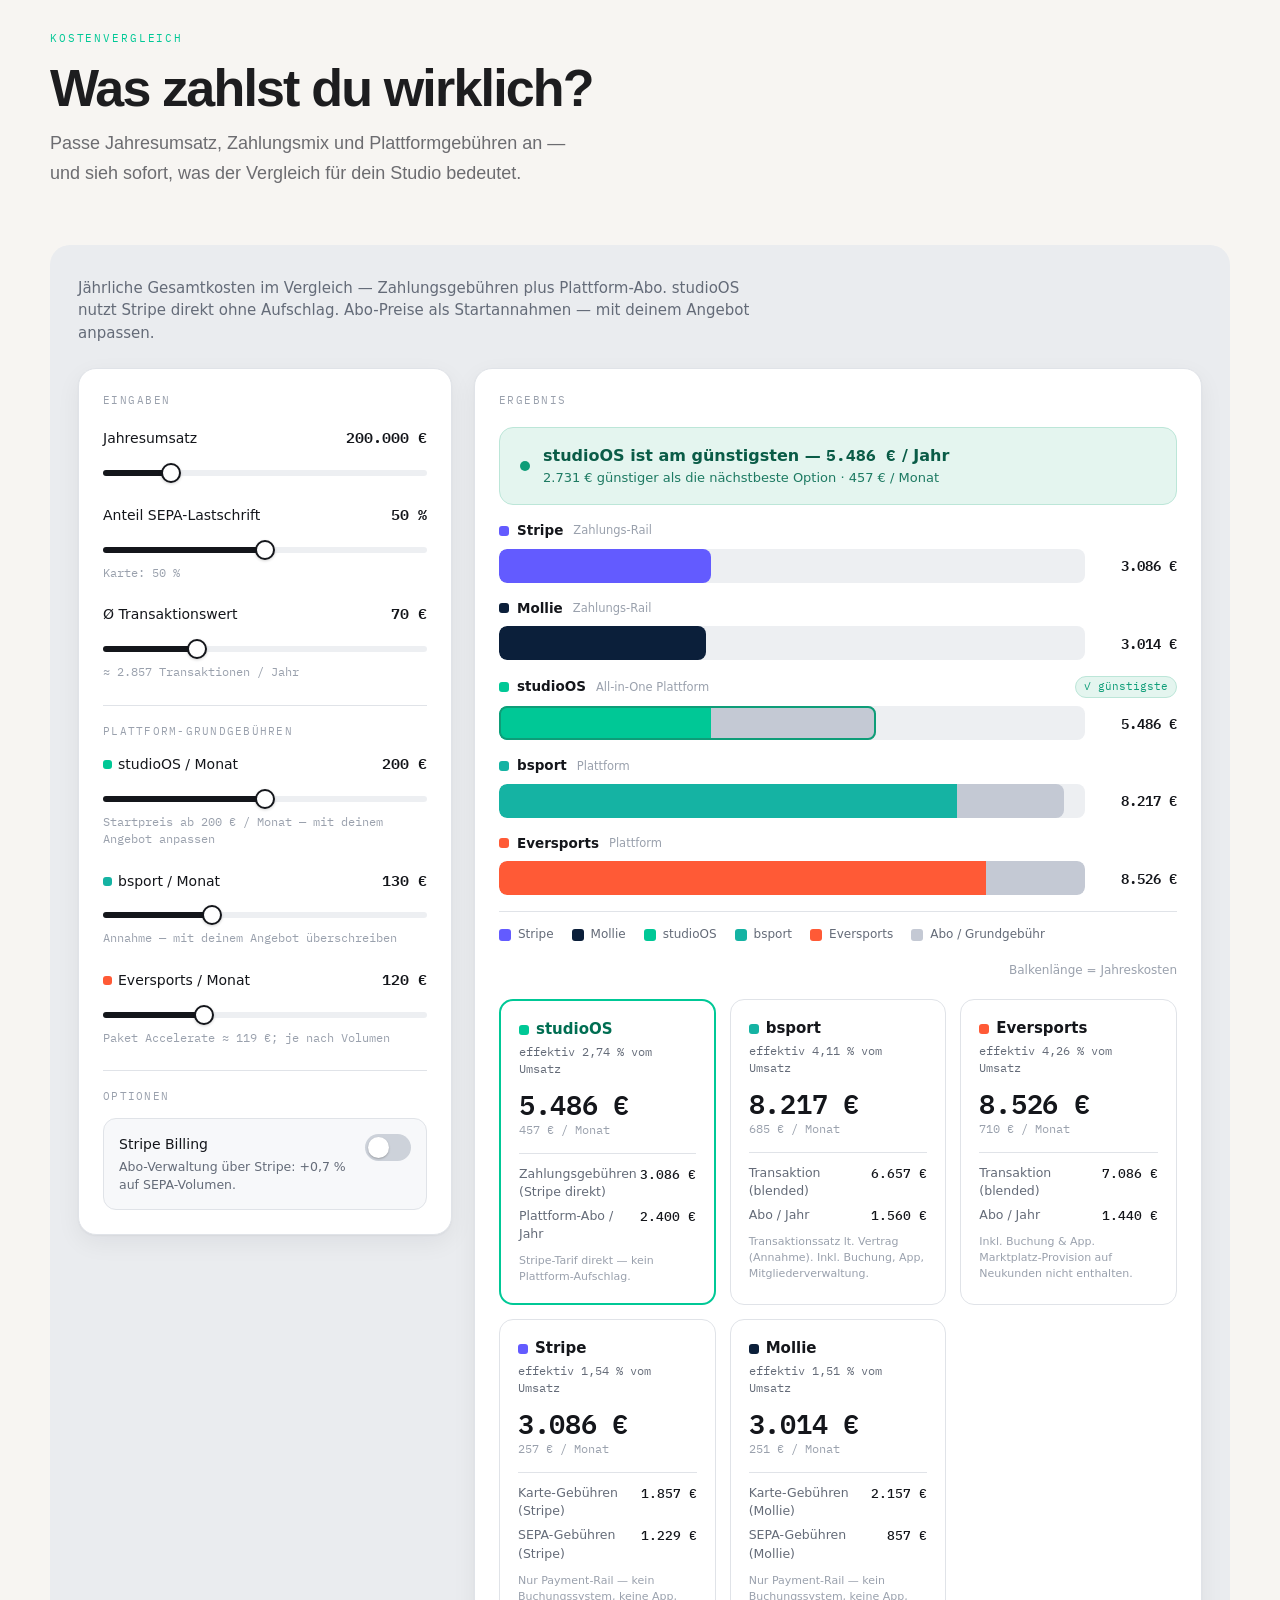
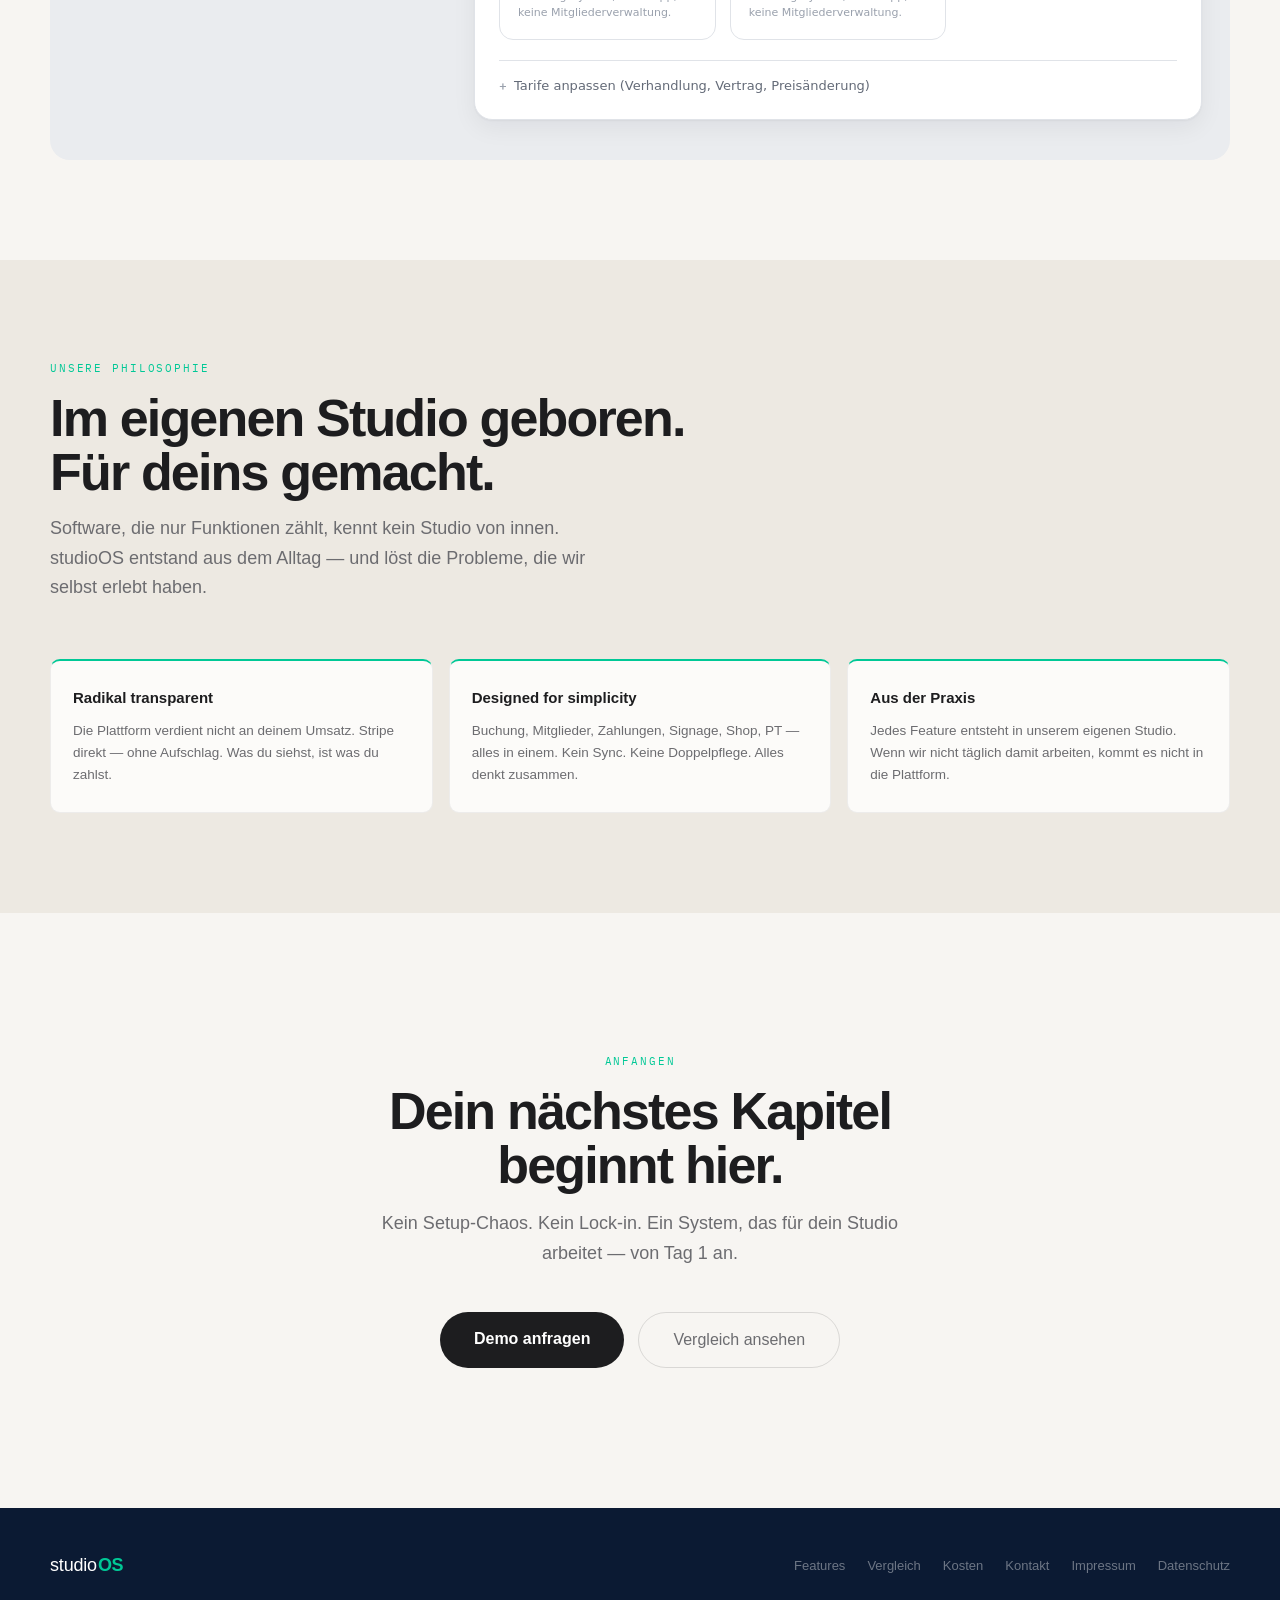
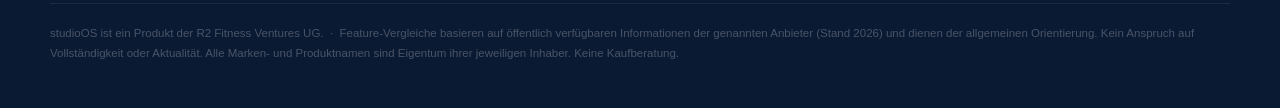
==== commit 6286bddb: "Comparison table: Onlineshop bsport Teilweise → Begrenzt Co-Authored-By: Claude Sonnet 4.6 <noreply@" ====
--- a/index-apple.html
+++ b/index-apple.html
@@ -881,8 +881,8 @@
               <span class="fn">EGYM Wellpass, Hansefit, Qualitrain u.a.</span>
             </td>
             <td class="td-studio"><span class="yes">✓</span></td>
-            <td class="td-comp"><span class="part">Teilweise</span></td>
-            <td class="td-comp"><span class="part">Teilweise</span></td>
+            <td class="td-comp"><span class="part">Begrenzt</span></td>
+            <td class="td-comp"><span class="part">Begrenzt</span></td>
           </tr>
 
           <tr class="cat-row"><td colspan="4">Einzigartiges in studioOS</td></tr>
@@ -901,7 +901,7 @@
               <span class="fn">Merchandise, Supplements, digitale Produkte</span>
             </td>
             <td class="td-studio"><span class="unique">★ Einzigartig</span></td>
-            <td class="td-comp"><span class="part">Teilweise</span></td>
+            <td class="td-comp"><span class="part">Begrenzt</span></td>
             <td class="td-comp"><span class="no">—</span></td>
           </tr>
           <tr>
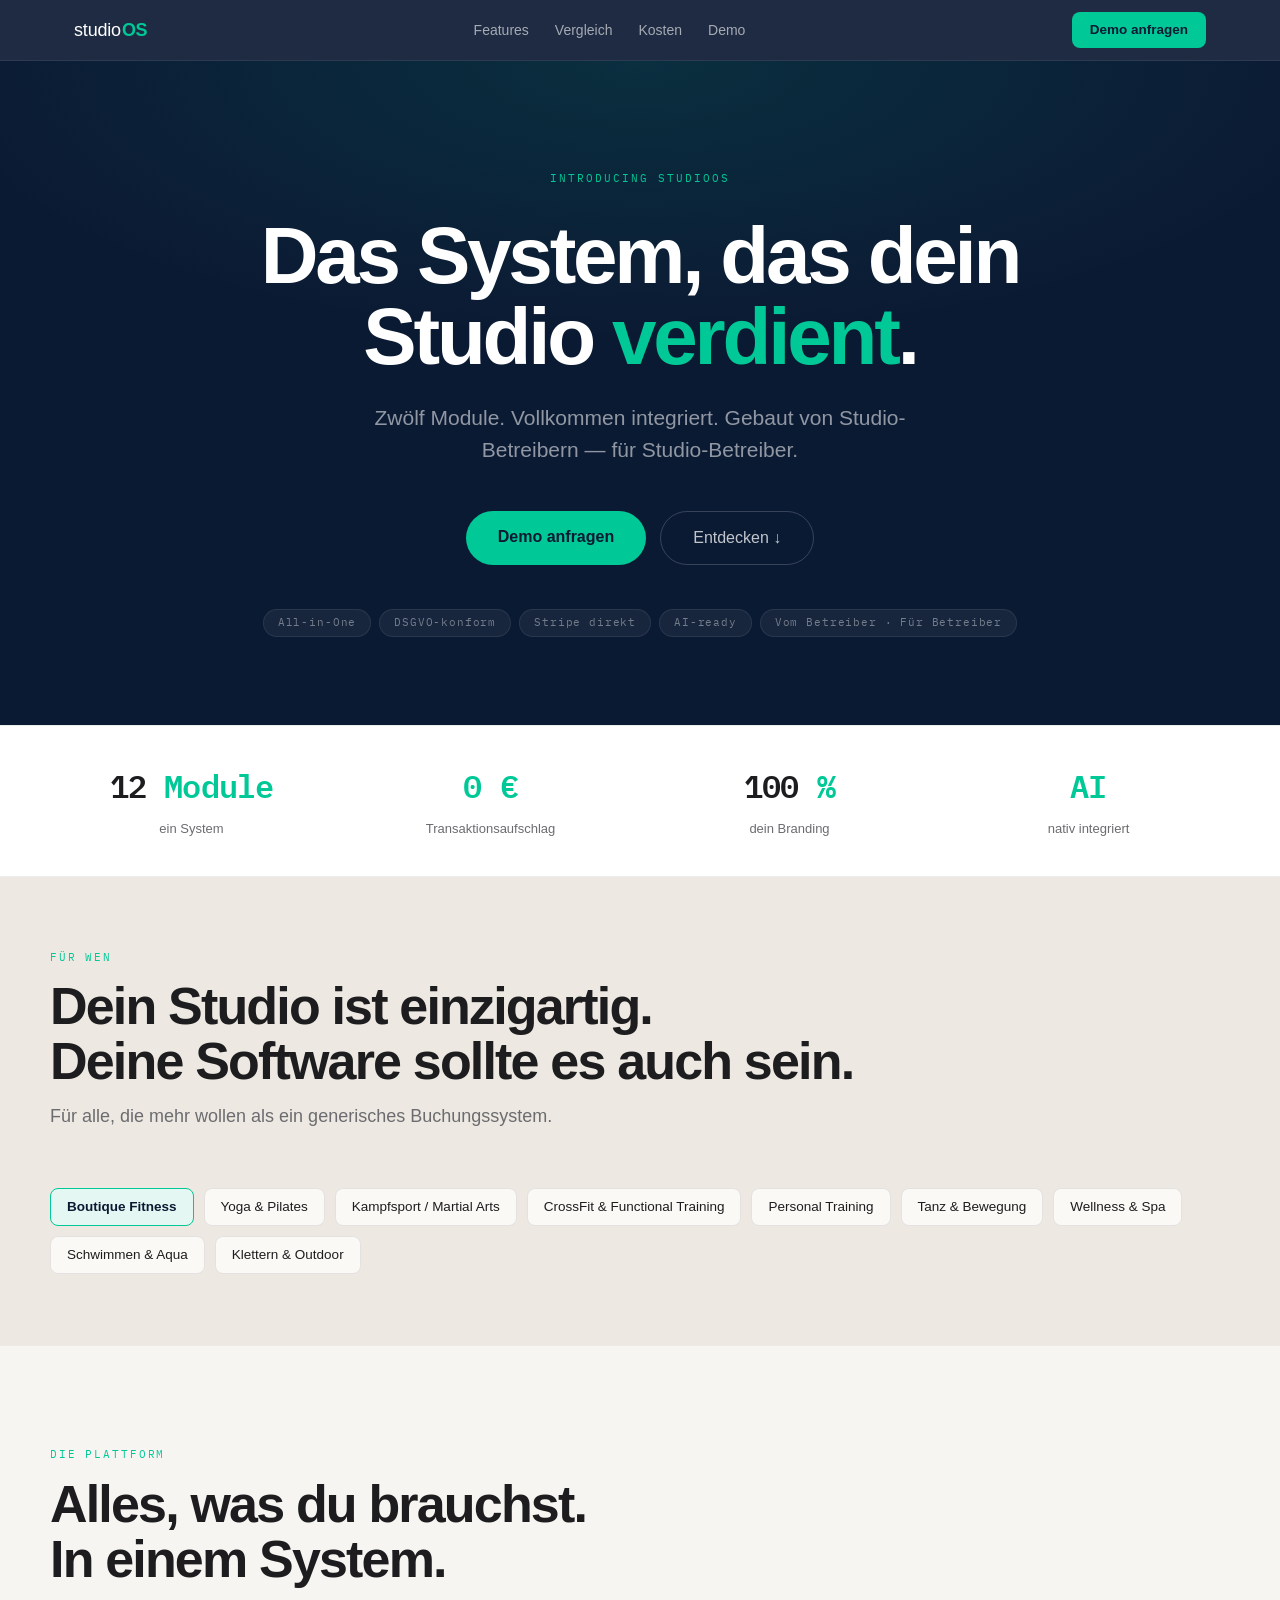
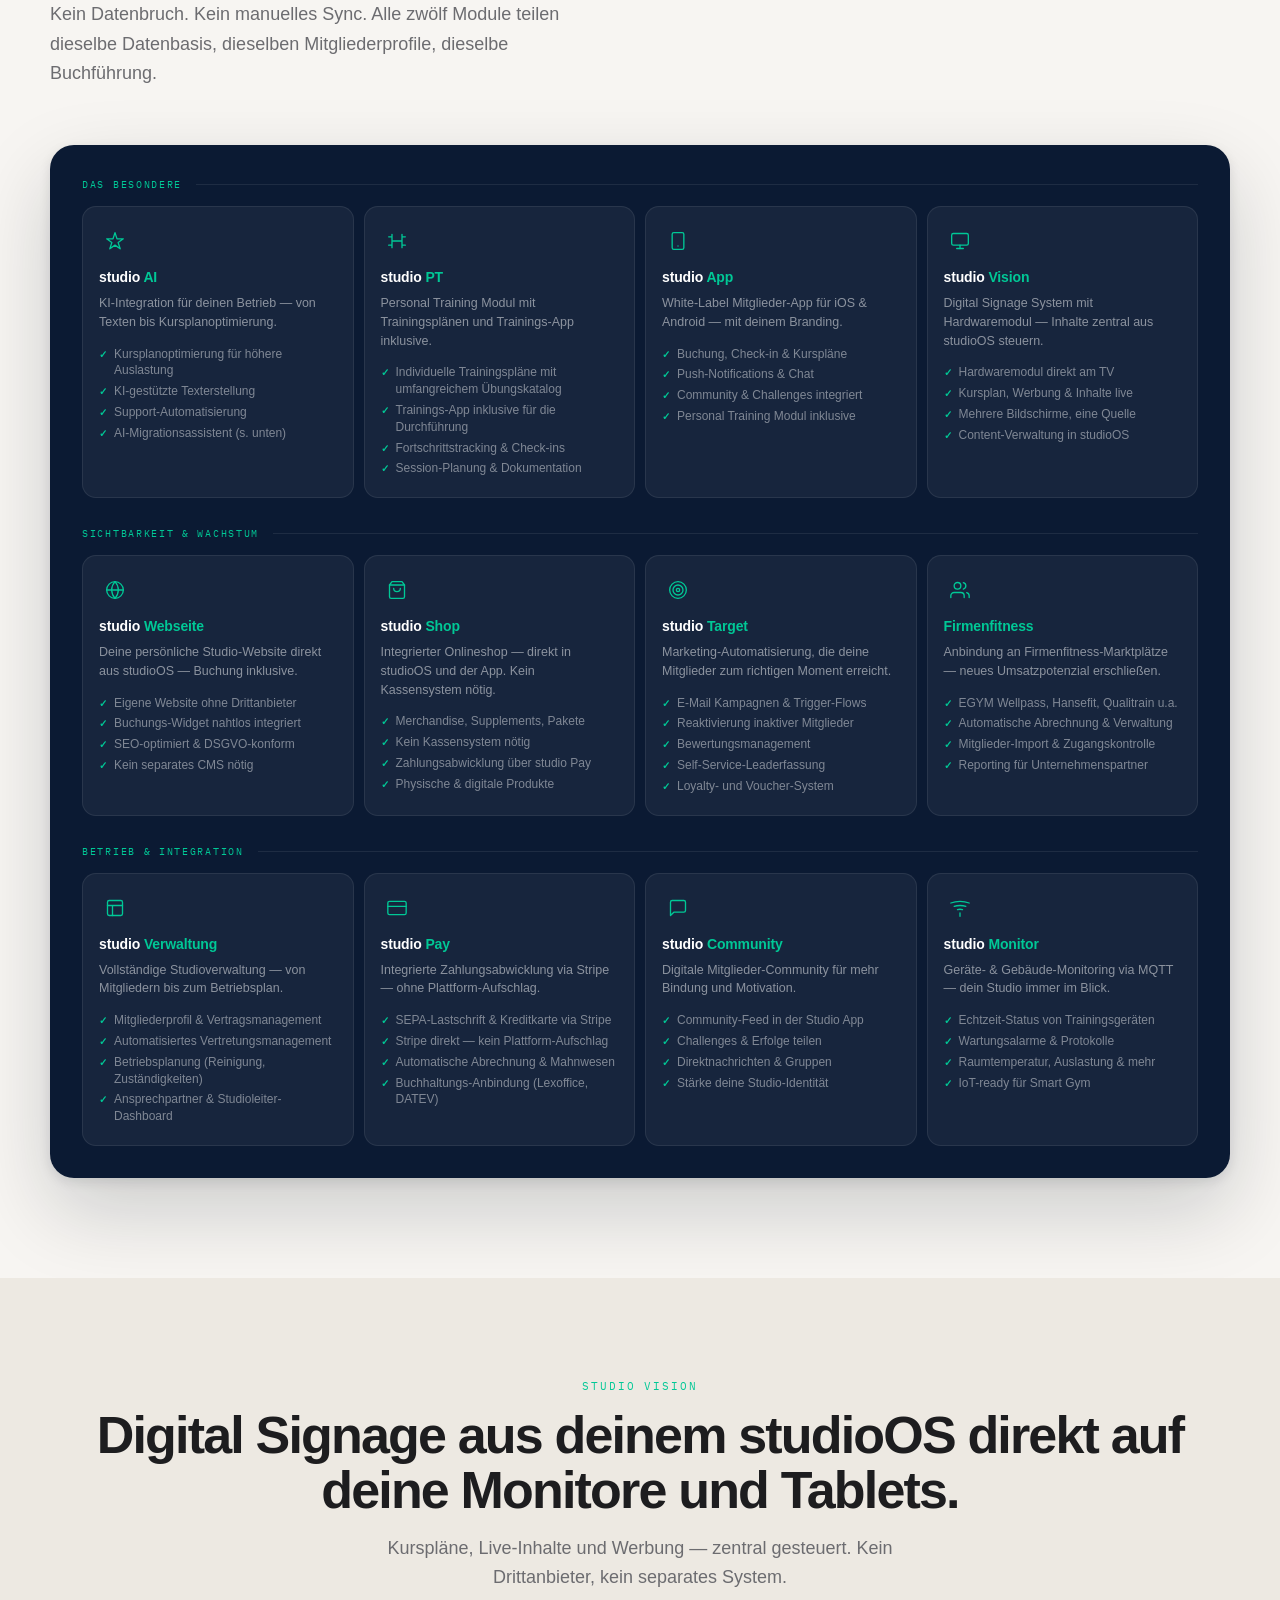
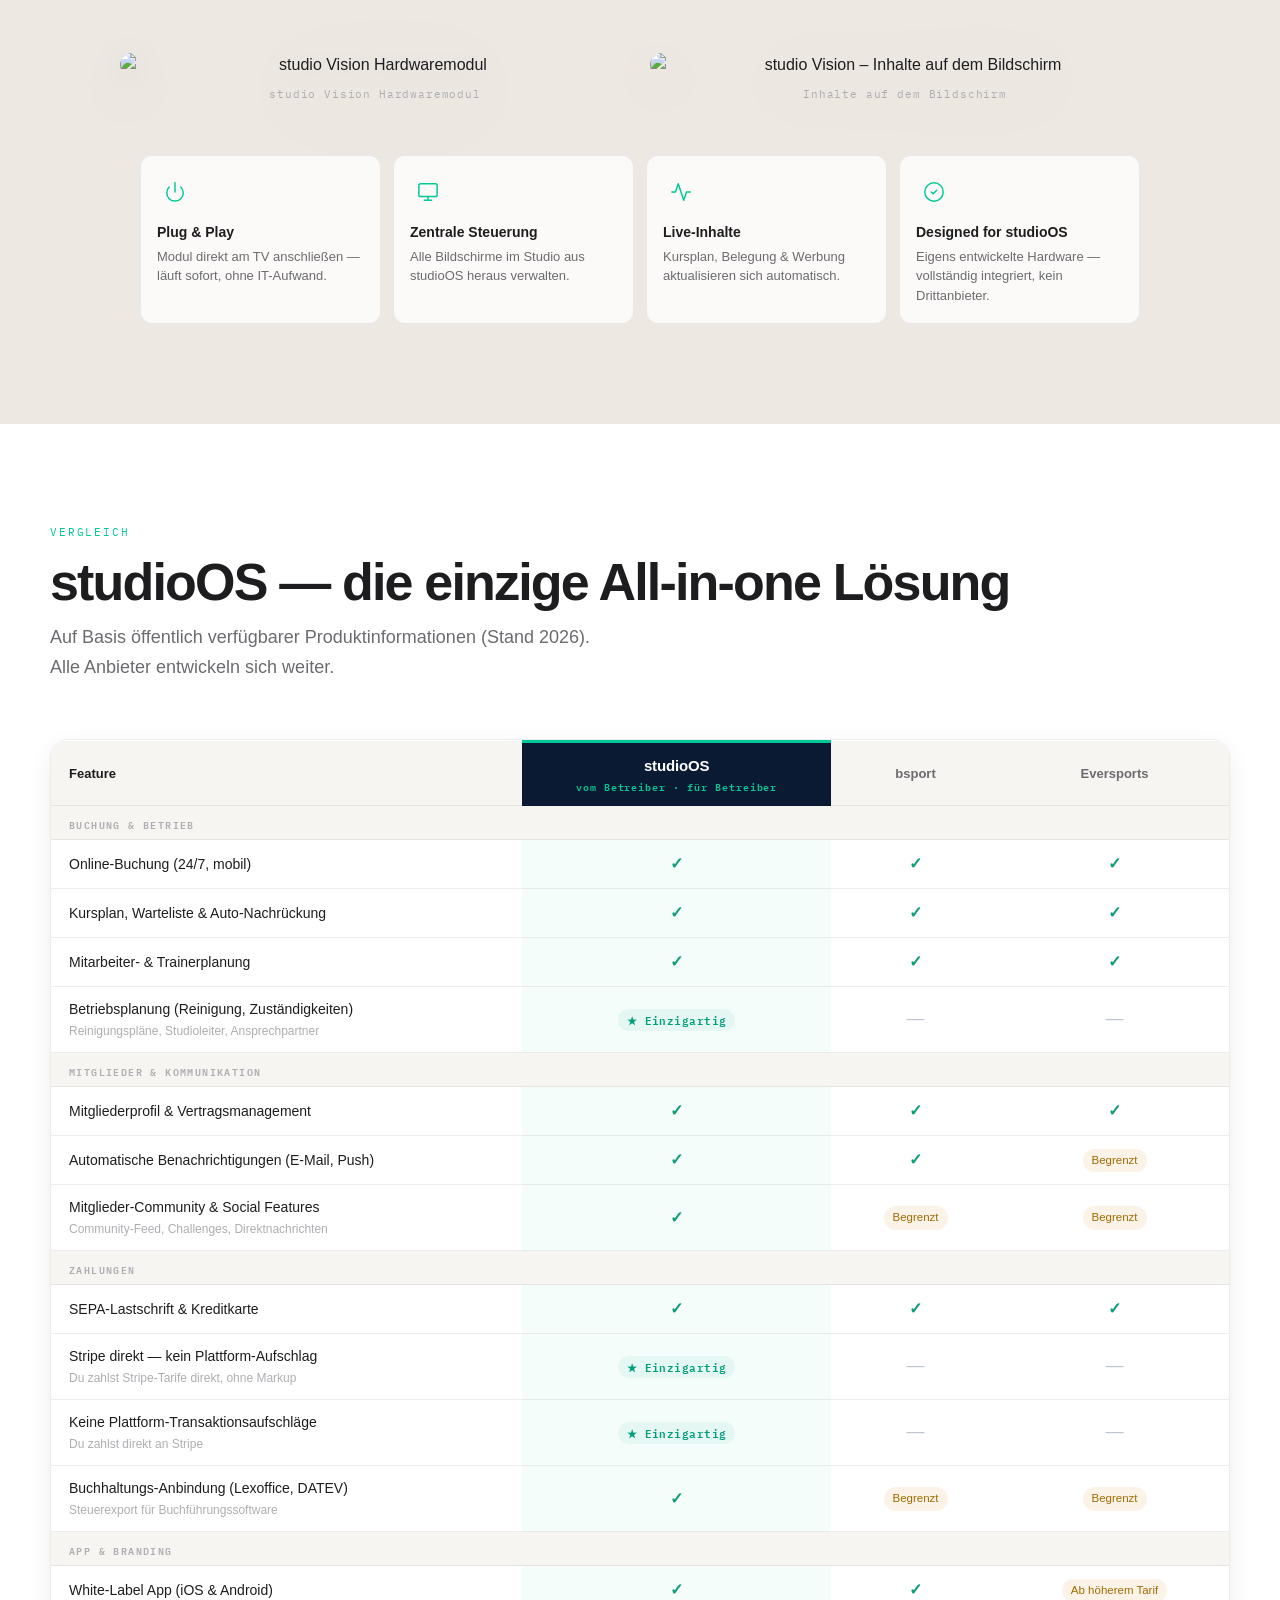
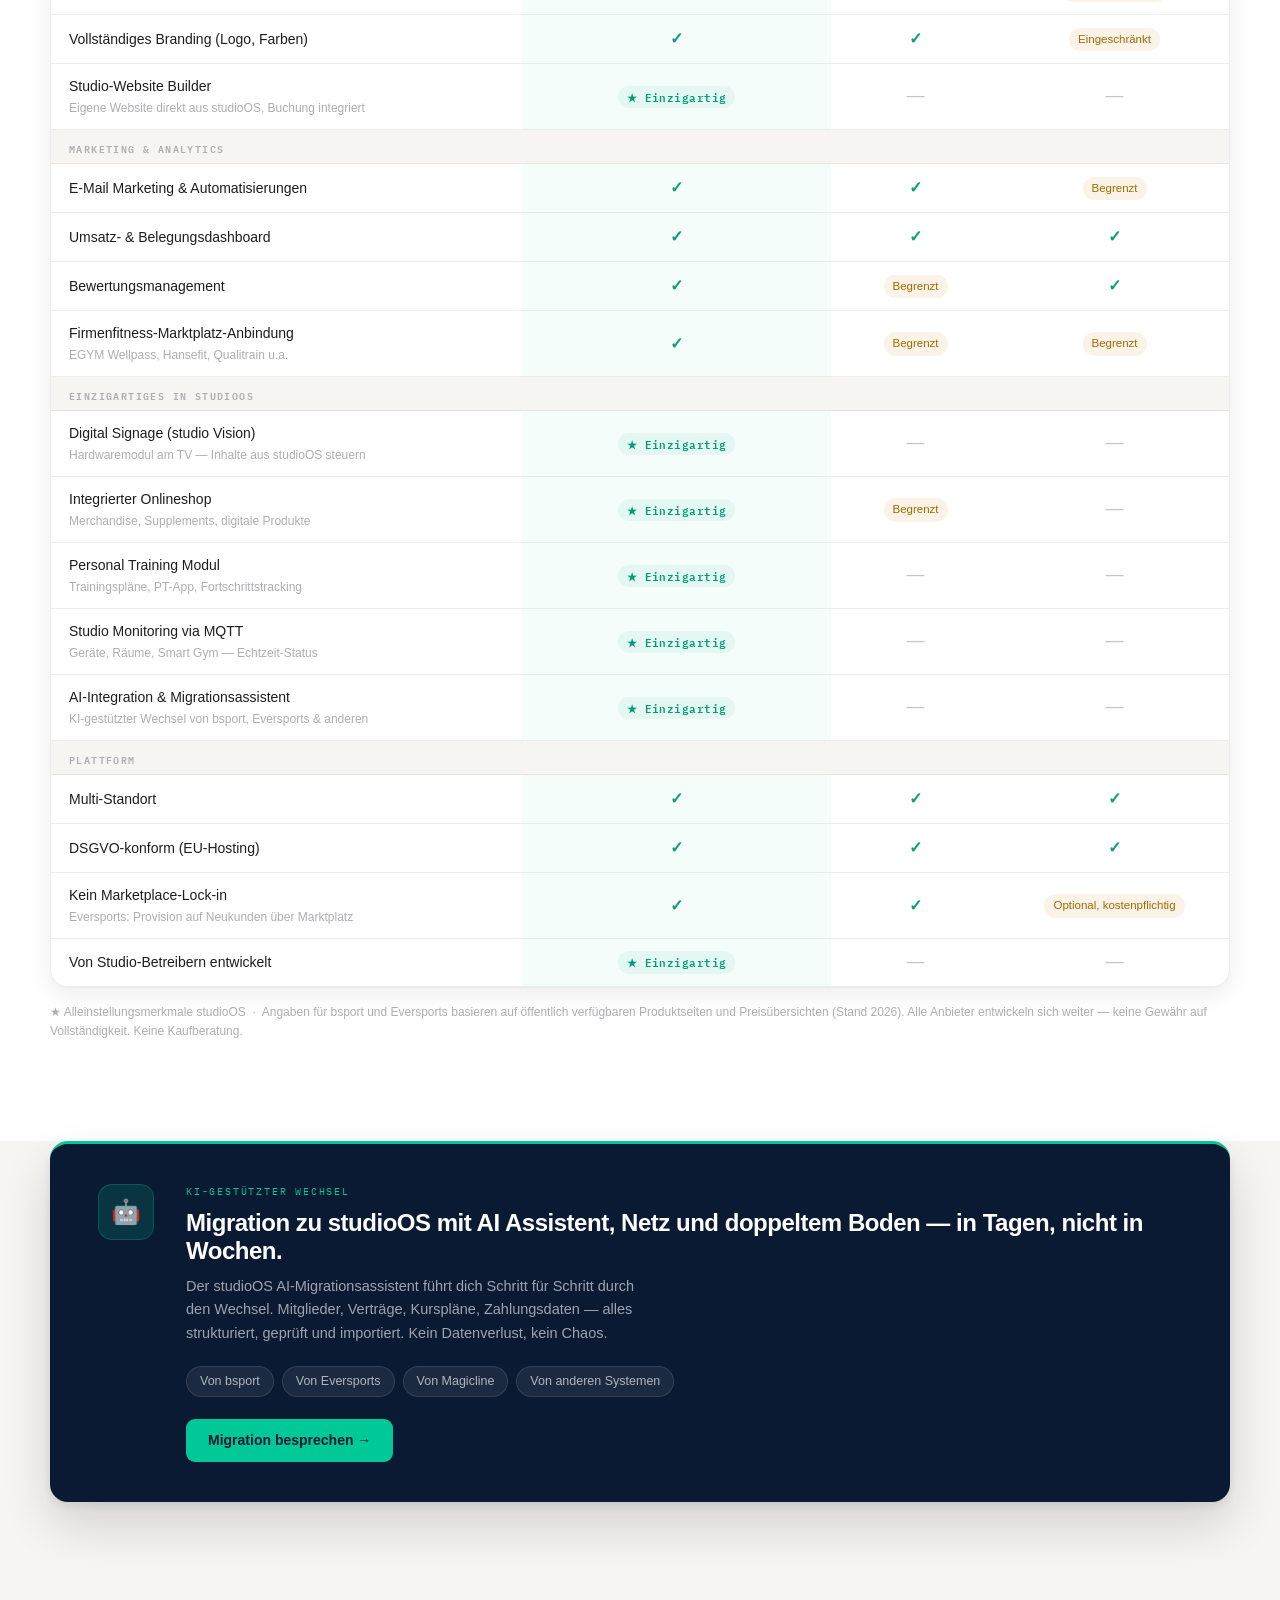
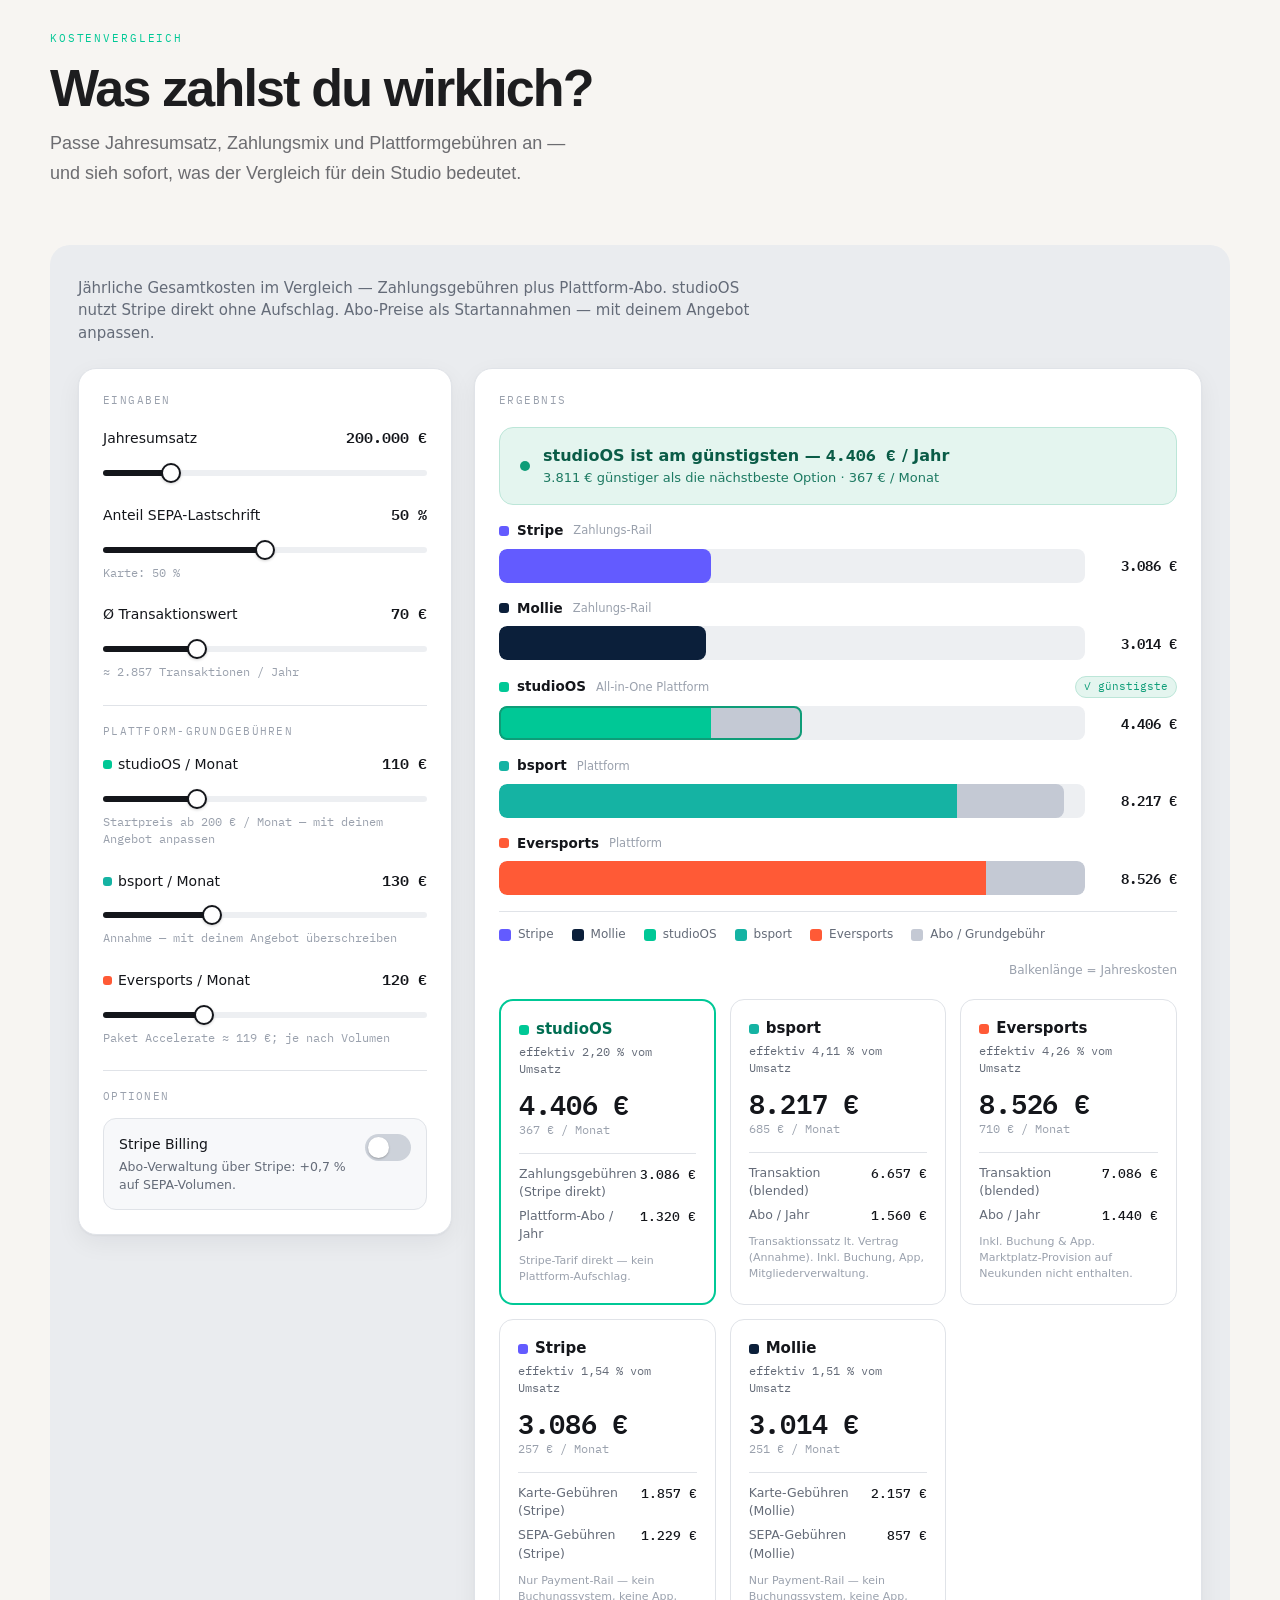
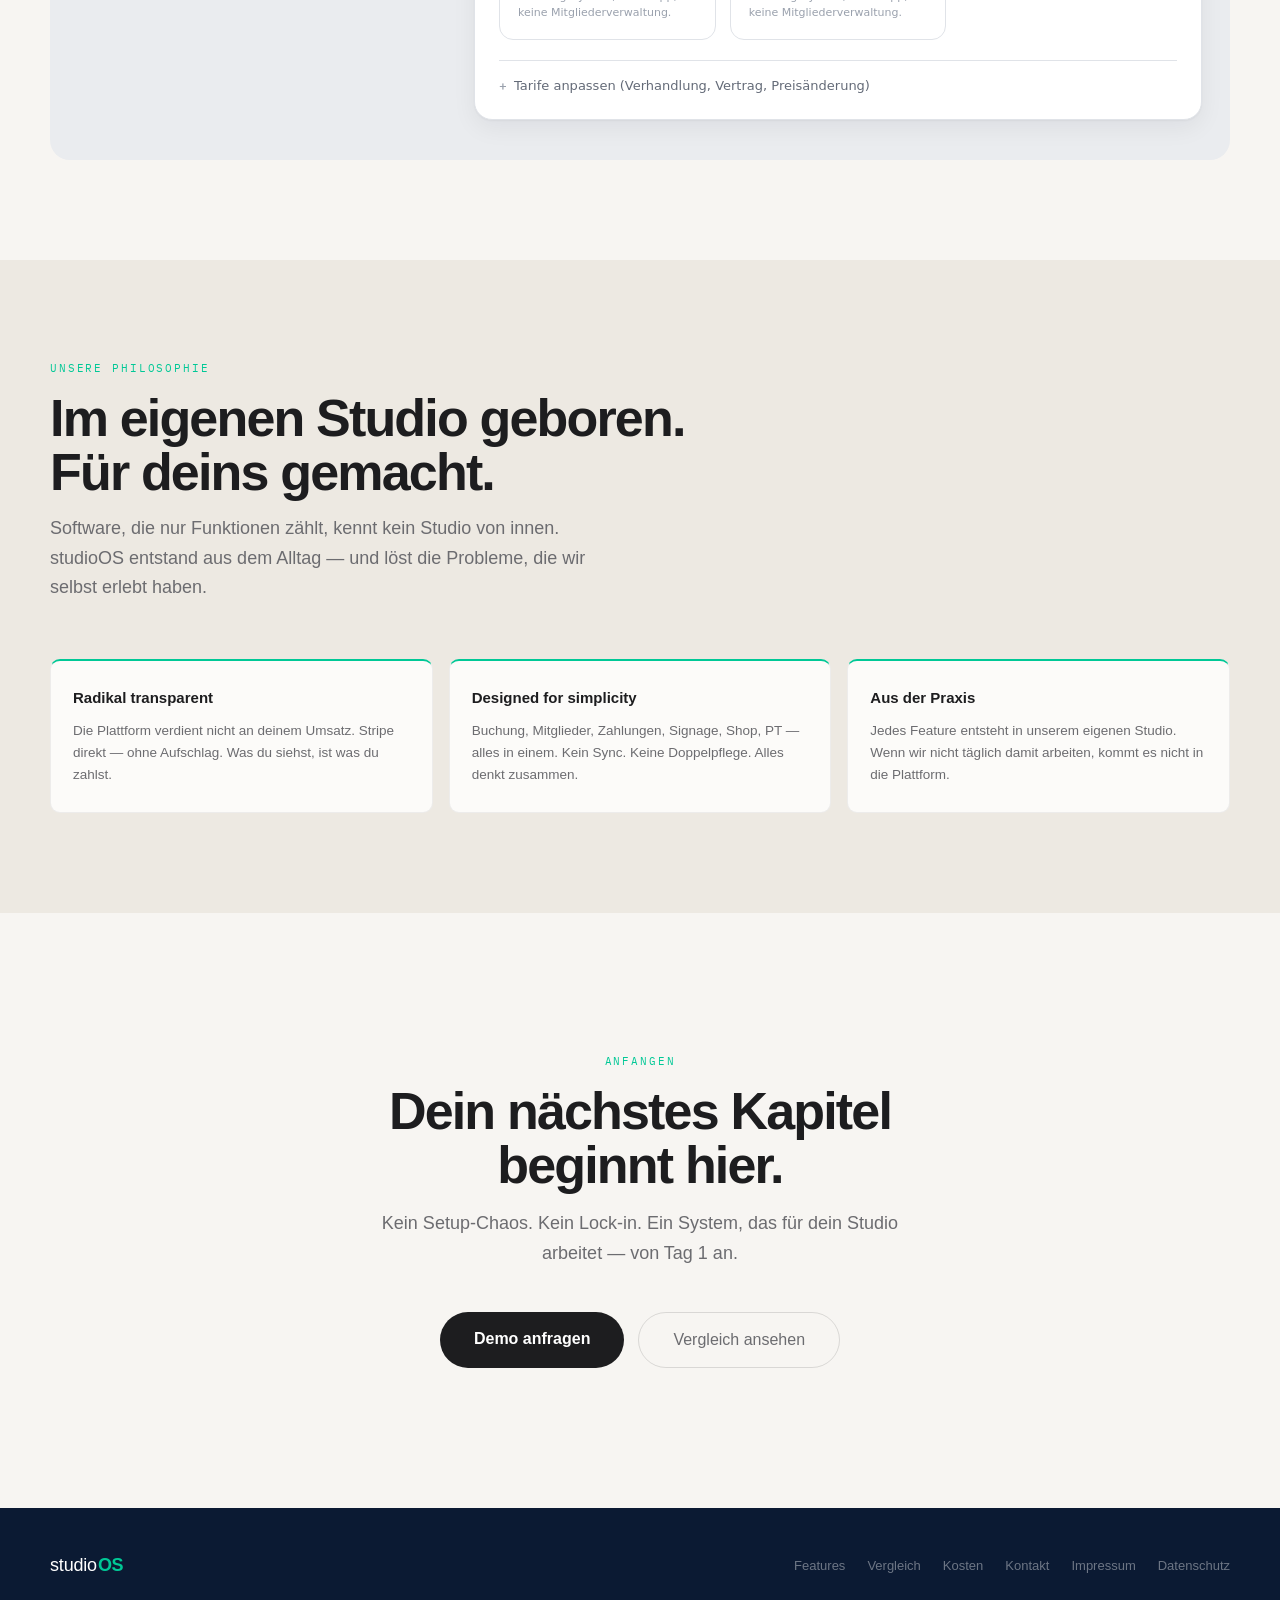
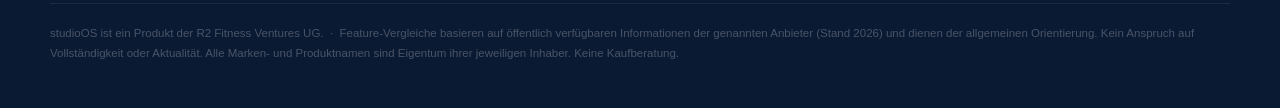
==== commit 02c37cc3: "Set studioOS default monthly fee to 109 EUR in cost calculator Co-Authored-By: Claude Sonnet 4.6 <no" ====
--- a/index-apple.html
+++ b/index-apple.html
@@ -1018,7 +1018,7 @@
           <div class="div-lbl">Plattform-Grundgebühren</div>
           <div class="field">
             <div class="field-head"><span class="field-name"><span class="dot-pre" style="background:var(--studio)"></span>studioOS / Monat</span><span class="field-val" id="studioMoVal">89&nbsp;€</span></div>
-            <input type="range" id="studioMo" min="0" max="400" step="5" value="200" aria-label="studioOS Monatsgebühr">
+            <input type="range" id="studioMo" min="0" max="400" step="5" value="109" aria-label="studioOS Monatsgebühr">
             <div class="field-sub">Startpreis ab 200 € / Monat — mit deinem Angebot anpassen</div>
           </div>
           <div class="field">
